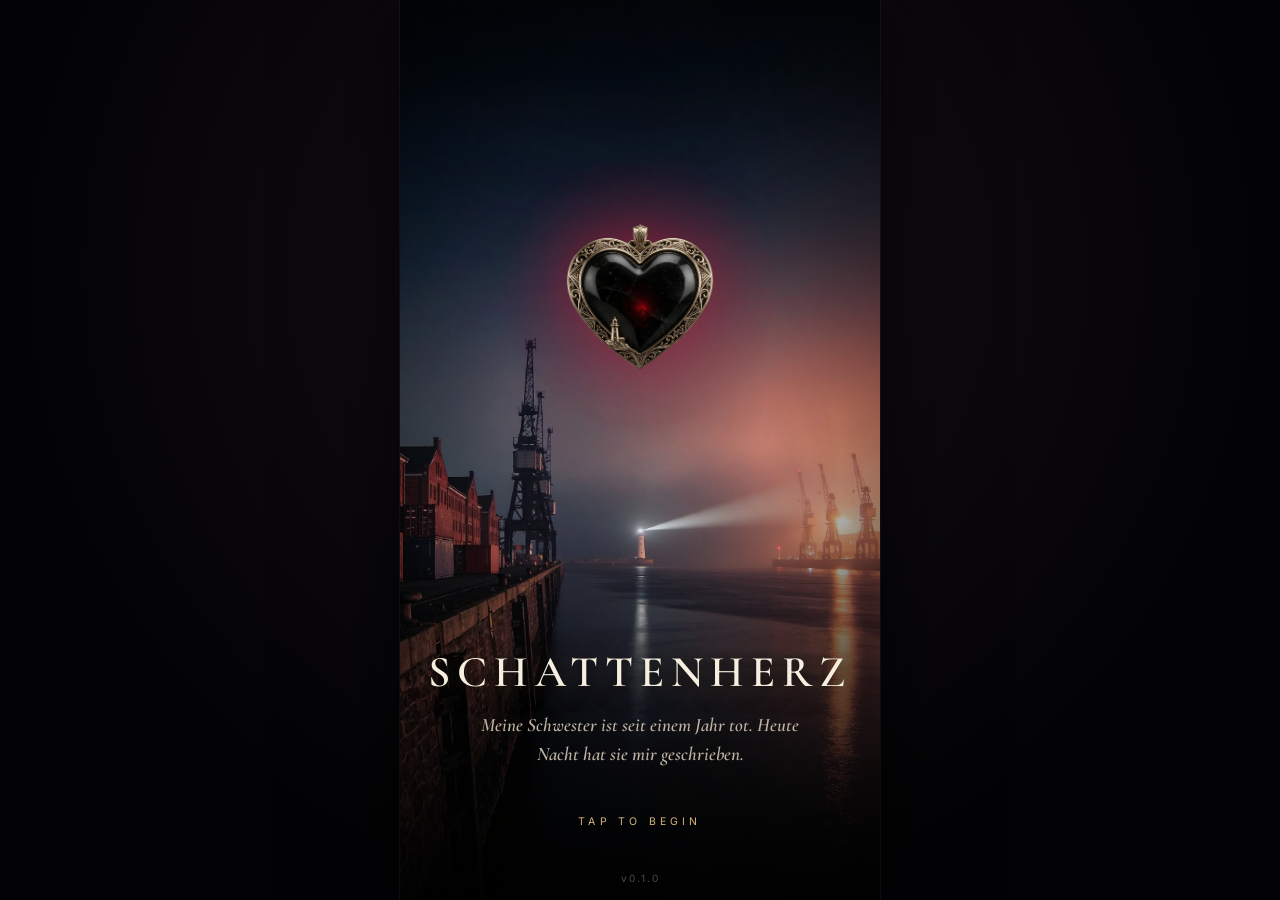
==== index.html @ b60aee9c "Spielversion 2026-10-31 (Quelle aaa67d9)" ====
<!doctype html>
<html lang="de">
  <head>
    <meta name="robots" content="noindex" />
    <meta charset="UTF-8" />
    <meta
      name="viewport"
      content="width=device-width, initial-scale=1, viewport-fit=cover, interactive-widget=resizes-content"
    />
    <meta name="theme-color" content="#0b0810" />
    <meta name="color-scheme" content="dark" />
    <meta name="apple-mobile-web-app-capable" content="yes" />
    <meta name="mobile-web-app-capable" content="yes" />
    <meta name="apple-mobile-web-app-status-bar-style" content="black-translucent" />
    <meta name="description" content="Schattenherz – ein interaktives Mystery-Romance-Drama für Erwachsene." />
    <link rel="icon" type="image/png" sizes="48x48" href="./favicon-48.png" />
    <link rel="icon" type="image/svg+xml" href="./icon.svg" />
    <link rel="apple-touch-icon" href="./apple-touch-icon.png" />
    <link rel="manifest" href="./manifest.webmanifest" />
    <title>Schattenherz</title>
    <script type="module" crossorigin src="./assets/index-BumThAdM.js"></script>
    <link rel="stylesheet" crossorigin href="./assets/index-CcQg93Hs.css">
  </head>
  <body>
    <div id="root"></div>
    <noscript>Schattenherz braucht JavaScript.</noscript>
  </body>
</html>
---- assets/index-CcQg93Hs.css ----
@font-face{font-family:Cormorant Garamond;font-style:normal;font-display:swap;font-weight:600;src:url(./cormorant-garamond-cyrillic-ext-600-normal-BMhMHfrj.woff2)format("woff2"),url(./cormorant-garamond-cyrillic-ext-600-normal-CsIYWmWK.woff)format("woff");unicode-range:U+460-52F,U+1C80-1C8A,U+20B4,U+2DE0-2DFF,U+A640-A69F,U+FE2E-FE2F}@font-face{font-family:Cormorant Garamond;font-style:normal;font-display:swap;font-weight:600;src:url(./cormorant-garamond-cyrillic-600-normal-C2atO-64.woff2)format("woff2"),url(./cormorant-garamond-cyrillic-600-normal-FNmA3REe.woff)format("woff");unicode-range:U+301,U+400-45F,U+490-491,U+4B0-4B1,U+2116}@font-face{font-family:Cormorant Garamond;font-style:normal;font-display:swap;font-weight:600;src:url(./cormorant-garamond-vietnamese-600-normal-BoXdMtcr.woff2)format("woff2"),url(./cormorant-garamond-vietnamese-600-normal-C4HEjEaf.woff)format("woff");unicode-range:U+102-103,U+110-111,U+128-129,U+168-169,U+1A0-1A1,U+1AF-1B0,U+300-301,U+303-304,U+308-309,U+323,U+329,U+1EA0-1EF9,U+20AB}@font-face{font-family:Cormorant Garamond;font-style:normal;font-display:swap;font-weight:600;src:url(./cormorant-garamond-latin-ext-600-normal-DaBc-lu7.woff2)format("woff2"),url(./cormorant-garamond-latin-ext-600-normal-Dk3-quAP.woff)format("woff");unicode-range:U+100-2BA,U+2BD-2C5,U+2C7-2CC,U+2CE-2D7,U+2DD-2FF,U+304,U+308,U+329,U+1D00-1DBF,U+1E00-1E9F,U+1EF2-1EFF,U+2020,U+20A0-20AB,U+20AD-20C0,U+2113,U+2C60-2C7F,U+A720-A7FF}@font-face{font-family:Cormorant Garamond;font-style:normal;font-display:swap;font-weight:600;src:url(./cormorant-garamond-latin-600-normal-Co1r35X9.woff2)format("woff2"),url(./cormorant-garamond-latin-600-normal-2CBVLo0M.woff)format("woff");unicode-range:U+??,U+131,U+152-153,U+2BB-2BC,U+2C6,U+2DA,U+2DC,U+304,U+308,U+329,U+2000-206F,U+20AC,U+2122,U+2191,U+2193,U+2212,U+2215,U+FEFF,U+FFFD}@font-face{font-family:Cormorant Garamond;font-style:italic;font-display:swap;font-weight:600;src:url(./cormorant-garamond-cyrillic-ext-600-italic-o1-A_FsB.woff2)format("woff2"),url(./cormorant-garamond-cyrillic-ext-600-italic-Vv_u9p1E.woff)format("woff");unicode-range:U+460-52F,U+1C80-1C8A,U+20B4,U+2DE0-2DFF,U+A640-A69F,U+FE2E-FE2F}@font-face{font-family:Cormorant Garamond;font-style:italic;font-display:swap;font-weight:600;src:url(./cormorant-garamond-cyrillic-600-italic-Bp4BYShX.woff2)format("woff2"),url(./cormorant-garamond-cyrillic-600-italic-DP5iIMI9.woff)format("woff");unicode-range:U+301,U+400-45F,U+490-491,U+4B0-4B1,U+2116}@font-face{font-family:Cormorant Garamond;font-style:italic;font-display:swap;font-weight:600;src:url(./cormorant-garamond-vietnamese-600-italic-C3DTNE_9.woff2)format("woff2"),url(./cormorant-garamond-vietnamese-600-italic-Bdap-eNg.woff)format("woff");unicode-range:U+102-103,U+110-111,U+128-129,U+168-169,U+1A0-1A1,U+1AF-1B0,U+300-301,U+303-304,U+308-309,U+323,U+329,U+1EA0-1EF9,U+20AB}@font-face{font-family:Cormorant Garamond;font-style:italic;font-display:swap;font-weight:600;src:url(./cormorant-garamond-latin-ext-600-italic-DYtrqAWE.woff2)format("woff2"),url(./cormorant-garamond-latin-ext-600-italic-CcucBqPp.woff)format("woff");unicode-range:U+100-2BA,U+2BD-2C5,U+2C7-2CC,U+2CE-2D7,U+2DD-2FF,U+304,U+308,U+329,U+1D00-1DBF,U+1E00-1E9F,U+1EF2-1EFF,U+2020,U+20A0-20AB,U+20AD-20C0,U+2113,U+2C60-2C7F,U+A720-A7FF}@font-face{font-family:Cormorant Garamond;font-style:italic;font-display:swap;font-weight:600;src:url(./cormorant-garamond-latin-600-italic-DCuhXWyK.woff2)format("woff2"),url(./cormorant-garamond-latin-600-italic-BcJbkSJ4.woff)format("woff");unicode-range:U+??,U+131,U+152-153,U+2BB-2BC,U+2C6,U+2DA,U+2DC,U+304,U+308,U+329,U+2000-206F,U+20AC,U+2122,U+2191,U+2193,U+2212,U+2215,U+FEFF,U+FFFD}@font-face{font-family:Cormorant Garamond;font-style:normal;font-display:swap;font-weight:700;src:url(./cormorant-garamond-cyrillic-ext-700-normal-Do0rx6yy.woff2)format("woff2"),url(./cormorant-garamond-cyrillic-ext-700-normal-BaW-xaxb.woff)format("woff");unicode-range:U+460-52F,U+1C80-1C8A,U+20B4,U+2DE0-2DFF,U+A640-A69F,U+FE2E-FE2F}@font-face{font-family:Cormorant Garamond;font-style:normal;font-display:swap;font-weight:700;src:url(./cormorant-garamond-cyrillic-700-normal-SLG_-a_c.woff2)format("woff2"),url(./cormorant-garamond-cyrillic-700-normal-D3uyJ5DH.woff)format("woff");unicode-range:U+301,U+400-45F,U+490-491,U+4B0-4B1,U+2116}@font-face{font-family:Cormorant Garamond;font-style:normal;font-display:swap;font-weight:700;src:url(./cormorant-garamond-vietnamese-700-normal--OtHbi1I.woff2)format("woff2"),url(./cormorant-garamond-vietnamese-700-normal-GOTdnRS1.woff)format("woff");unicode-range:U+102-103,U+110-111,U+128-129,U+168-169,U+1A0-1A1,U+1AF-1B0,U+300-301,U+303-304,U+308-309,U+323,U+329,U+1EA0-1EF9,U+20AB}@font-face{font-family:Cormorant Garamond;font-style:normal;font-display:swap;font-weight:700;src:url(./cormorant-garamond-latin-ext-700-normal-CNjt5vTB.woff2)format("woff2"),url(./cormorant-garamond-latin-ext-700-normal-qRbaVVD7.woff)format("woff");unicode-range:U+100-2BA,U+2BD-2C5,U+2C7-2CC,U+2CE-2D7,U+2DD-2FF,U+304,U+308,U+329,U+1D00-1DBF,U+1E00-1E9F,U+1EF2-1EFF,U+2020,U+20A0-20AB,U+20AD-20C0,U+2113,U+2C60-2C7F,U+A720-A7FF}@font-face{font-family:Cormorant Garamond;font-style:normal;font-display:swap;font-weight:700;src:url(./cormorant-garamond-latin-700-normal-DajfzrDU.woff2)format("woff2"),url(./cormorant-garamond-latin-700-normal-O25Qpphb.woff)format("woff");unicode-range:U+??,U+131,U+152-153,U+2BB-2BC,U+2C6,U+2DA,U+2DC,U+304,U+308,U+329,U+2000-206F,U+20AC,U+2122,U+2191,U+2193,U+2212,U+2215,U+FEFF,U+FFFD}@font-face{font-family:Inter;font-style:normal;font-display:swap;font-weight:400;src:url(./inter-cyrillic-ext-400-normal-BQZuk6qB.woff2)format("woff2"),url(./inter-cyrillic-ext-400-normal-DQukG94-.woff)format("woff");unicode-range:U+460-52F,U+1C80-1C8A,U+20B4,U+2DE0-2DFF,U+A640-A69F,U+FE2E-FE2F}@font-face{font-family:Inter;font-style:normal;font-display:swap;font-weight:400;src:url(./inter-cyrillic-400-normal-obahsSVq.woff2)format("woff2"),url(./inter-cyrillic-400-normal-HOLc17fK.woff)format("woff");unicode-range:U+301,U+400-45F,U+490-491,U+4B0-4B1,U+2116}@font-face{font-family:Inter;font-style:normal;font-display:swap;font-weight:400;src:url(./inter-greek-ext-400-normal-DGGRlc-M.woff2)format("woff2"),url(./inter-greek-ext-400-normal-KugGGMne.woff)format("woff");unicode-range:U+1F??}@font-face{font-family:Inter;font-style:normal;font-display:swap;font-weight:400;src:url(./inter-greek-400-normal-B4URO6DV.woff2)format("woff2"),url(./inter-greek-400-normal-q2sYcFCs.woff)format("woff");unicode-range:U+370-377,U+37A-37F,U+384-38A,U+38C,U+38E-3A1,U+3A3-3FF}@font-face{font-family:Inter;font-style:normal;font-display:swap;font-weight:400;src:url(./inter-vietnamese-400-normal-DMkecbls.woff2)format("woff2"),url(./inter-vietnamese-400-normal-Bbgyi5SW.woff)format("woff");unicode-range:U+102-103,U+110-111,U+128-129,U+168-169,U+1A0-1A1,U+1AF-1B0,U+300-301,U+303-304,U+308-309,U+323,U+329,U+1EA0-1EF9,U+20AB}@font-face{font-family:Inter;font-style:normal;font-display:swap;font-weight:400;src:url(./inter-latin-ext-400-normal-C1nco2VV.woff2)format("woff2"),url(./inter-latin-ext-400-normal-77YHD8bZ.woff)format("woff");unicode-range:U+100-2BA,U+2BD-2C5,U+2C7-2CC,U+2CE-2D7,U+2DD-2FF,U+304,U+308,U+329,U+1D00-1DBF,U+1E00-1E9F,U+1EF2-1EFF,U+2020,U+20A0-20AB,U+20AD-20C0,U+2113,U+2C60-2C7F,U+A720-A7FF}@font-face{font-family:Inter;font-style:normal;font-display:swap;font-weight:400;src:url(./inter-latin-400-normal-C38fXH4l.woff2)format("woff2"),url(./inter-latin-400-normal-CyCys3Eg.woff)format("woff");unicode-range:U+??,U+131,U+152-153,U+2BB-2BC,U+2C6,U+2DA,U+2DC,U+304,U+308,U+329,U+2000-206F,U+20AC,U+2122,U+2191,U+2193,U+2212,U+2215,U+FEFF,U+FFFD}@font-face{font-family:Inter;font-style:normal;font-display:swap;font-weight:500;src:url(./inter-cyrillic-ext-500-normal-B0yAr1jD.woff2)format("woff2"),url(./inter-cyrillic-ext-500-normal-BmqWE9Dz.woff)format("woff");unicode-range:U+460-52F,U+1C80-1C8A,U+20B4,U+2DE0-2DFF,U+A640-A69F,U+FE2E-FE2F}@font-face{font-family:Inter;font-style:normal;font-display:swap;font-weight:500;src:url(./inter-cyrillic-500-normal-BasfLYem.woff2)format("woff2"),url(./inter-cyrillic-500-normal-CxZf_p3X.woff)format("woff");unicode-range:U+301,U+400-45F,U+490-491,U+4B0-4B1,U+2116}@font-face{font-family:Inter;font-style:normal;font-display:swap;font-weight:500;src:url(./inter-greek-ext-500-normal-C4iEst2y.woff2)format("woff2"),url(./inter-greek-ext-500-normal-2j5mBUwD.woff)format("woff");unicode-range:U+1F??}@font-face{font-family:Inter;font-style:normal;font-display:swap;font-weight:500;src:url(./inter-greek-500-normal-BIZE56-Y.woff2)format("woff2"),url(./inter-greek-500-normal-Xzm54t5V.woff)format("woff");unicode-range:U+370-377,U+37A-37F,U+384-38A,U+38C,U+38E-3A1,U+3A3-3FF}@font-face{font-family:Inter;font-style:normal;font-display:swap;font-weight:500;src:url(./inter-vietnamese-500-normal-DOriooB6.woff2)format("woff2"),url(./inter-vietnamese-500-normal-mJboJaSs.woff)format("woff");unicode-range:U+102-103,U+110-111,U+128-129,U+168-169,U+1A0-1A1,U+1AF-1B0,U+300-301,U+303-304,U+308-309,U+323,U+329,U+1EA0-1EF9,U+20AB}@font-face{font-family:Inter;font-style:normal;font-display:swap;font-weight:500;src:url(./inter-latin-ext-500-normal-CV4jyFjo.woff2)format("woff2"),url(./inter-latin-ext-500-normal-BxGbmqWO.woff)format("woff");unicode-range:U+100-2BA,U+2BD-2C5,U+2C7-2CC,U+2CE-2D7,U+2DD-2FF,U+304,U+308,U+329,U+1D00-1DBF,U+1E00-1E9F,U+1EF2-1EFF,U+2020,U+20A0-20AB,U+20AD-20C0,U+2113,U+2C60-2C7F,U+A720-A7FF}@font-face{font-family:Inter;font-style:normal;font-display:swap;font-weight:500;src:url(./inter-latin-500-normal-Cerq10X2.woff2)format("woff2"),url(./inter-latin-500-normal-BL9OpVg8.woff)format("woff");unicode-range:U+??,U+131,U+152-153,U+2BB-2BC,U+2C6,U+2DA,U+2DC,U+304,U+308,U+329,U+2000-206F,U+20AC,U+2122,U+2191,U+2193,U+2212,U+2215,U+FEFF,U+FFFD}@font-face{font-family:Inter;font-style:normal;font-display:swap;font-weight:600;src:url(./inter-cyrillic-ext-600-normal-Dfes3d0z.woff2)format("woff2"),url(./inter-cyrillic-ext-600-normal-Bcila6Z-.woff)format("woff");unicode-range:U+460-52F,U+1C80-1C8A,U+20B4,U+2DE0-2DFF,U+A640-A69F,U+FE2E-FE2F}@font-face{font-family:Inter;font-style:normal;font-display:swap;font-weight:600;src:url(./inter-cyrillic-600-normal-CWCymEST.woff2)format("woff2"),url(./inter-cyrillic-600-normal-4D_pXhcN.woff)format("woff");unicode-range:U+301,U+400-45F,U+490-491,U+4B0-4B1,U+2116}@font-face{font-family:Inter;font-style:normal;font-display:swap;font-weight:600;src:url(./inter-greek-ext-600-normal-DRtmH8MT.woff2)format("woff2"),url(./inter-greek-ext-600-normal-B8X0CLgF.woff)format("woff");unicode-range:U+1F??}@font-face{font-family:Inter;font-style:normal;font-display:swap;font-weight:600;src:url(./inter-greek-600-normal-plRanbMR.woff2)format("woff2"),url(./inter-greek-600-normal-BZpKdvQh.woff)format("woff");unicode-range:U+370-377,U+37A-37F,U+384-38A,U+38C,U+38E-3A1,U+3A3-3FF}@font-face{font-family:Inter;font-style:normal;font-display:swap;font-weight:600;src:url(./inter-vietnamese-600-normal-Cc8MFFhd.woff2)format("woff2"),url(./inter-vietnamese-600-normal-BuLX-rYi.woff)format("woff");unicode-range:U+102-103,U+110-111,U+128-129,U+168-169,U+1A0-1A1,U+1AF-1B0,U+300-301,U+303-304,U+308-309,U+323,U+329,U+1EA0-1EF9,U+20AB}@font-face{font-family:Inter;font-style:normal;font-display:swap;font-weight:600;src:url(./inter-latin-ext-600-normal-D2bJ5OIk.woff2)format("woff2"),url(./inter-latin-ext-600-normal-CIVaiw4L.woff)format("woff");unicode-range:U+100-2BA,U+2BD-2C5,U+2C7-2CC,U+2CE-2D7,U+2DD-2FF,U+304,U+308,U+329,U+1D00-1DBF,U+1E00-1E9F,U+1EF2-1EFF,U+2020,U+20A0-20AB,U+20AD-20C0,U+2113,U+2C60-2C7F,U+A720-A7FF}@font-face{font-family:Inter;font-style:normal;font-display:swap;font-weight:600;src:url(./inter-latin-600-normal-LgqL8muc.woff2)format("woff2"),url(./inter-latin-600-normal-CiBQ2DWP.woff)format("woff");unicode-range:U+??,U+131,U+152-153,U+2BB-2BC,U+2C6,U+2DA,U+2DC,U+304,U+308,U+329,U+2000-206F,U+20AC,U+2122,U+2191,U+2193,U+2212,U+2215,U+FEFF,U+FFFD}@font-face{font-family:Inter;font-style:normal;font-display:swap;font-weight:700;src:url(./inter-cyrillic-ext-700-normal-BjwYoWNd.woff2)format("woff2"),url(./inter-cyrillic-ext-700-normal-LO58E6JB.woff)format("woff");unicode-range:U+460-52F,U+1C80-1C8A,U+20B4,U+2DE0-2DFF,U+A640-A69F,U+FE2E-FE2F}@font-face{font-family:Inter;font-style:normal;font-display:swap;font-weight:700;src:url(./inter-cyrillic-700-normal-CjBOestx.woff2)format("woff2"),url(./inter-cyrillic-700-normal-DrXBdSj3.woff)format("woff");unicode-range:U+301,U+400-45F,U+490-491,U+4B0-4B1,U+2116}@font-face{font-family:Inter;font-style:normal;font-display:swap;font-weight:700;src:url(./inter-greek-ext-700-normal-qfdV9bQt.woff2)format("woff2"),url(./inter-greek-ext-700-normal-BoQ6DsYi.woff)format("woff");unicode-range:U+1F??}@font-face{font-family:Inter;font-style:normal;font-display:swap;font-weight:700;src:url(./inter-greek-700-normal-C3JjAnD8.woff2)format("woff2"),url(./inter-greek-700-normal-BUv2fZ6O.woff)format("woff");unicode-range:U+370-377,U+37A-37F,U+384-38A,U+38C,U+38E-3A1,U+3A3-3FF}@font-face{font-family:Inter;font-style:normal;font-display:swap;font-weight:700;src:url(./inter-vietnamese-700-normal-DlLaEgI2.woff2)format("woff2"),url(./inter-vietnamese-700-normal-BZaoP0fm.woff)format("woff");unicode-range:U+102-103,U+110-111,U+128-129,U+168-169,U+1A0-1A1,U+1AF-1B0,U+300-301,U+303-304,U+308-309,U+323,U+329,U+1EA0-1EF9,U+20AB}@font-face{font-family:Inter;font-style:normal;font-display:swap;font-weight:700;src:url(./inter-latin-ext-700-normal-Ca8adRJv.woff2)format("woff2"),url(./inter-latin-ext-700-normal-TidjK2hL.woff)format("woff");unicode-range:U+100-2BA,U+2BD-2C5,U+2C7-2CC,U+2CE-2D7,U+2DD-2FF,U+304,U+308,U+329,U+1D00-1DBF,U+1E00-1E9F,U+1EF2-1EFF,U+2020,U+20A0-20AB,U+20AD-20C0,U+2113,U+2C60-2C7F,U+A720-A7FF}@font-face{font-family:Inter;font-style:normal;font-display:swap;font-weight:700;src:url(./inter-latin-700-normal-Yt3aPRUw.woff2)format("woff2"),url(./inter-latin-700-normal-BLAVimhd.woff)format("woff");unicode-range:U+??,U+131,U+152-153,U+2BB-2BC,U+2C6,U+2DA,U+2DC,U+304,U+308,U+329,U+2000-206F,U+20AC,U+2122,U+2191,U+2193,U+2212,U+2215,U+FEFF,U+FFFD}:root{--bg:#08070a;--bg-2:#0f0c11;--panel:#0d0a0fdb;--panel-solid:#110e13;--panel-2:#18141a;--line:#dec59121;--line-strong:#dec59152;--text:#f3ede4;--text-dim:#bfb3a5;--text-faint:#857a6d;--gold:#d4b57b;--gold-2:#efdcb2;--gold-deep:#9b7943;--gold-soft:#d4b57b1f;--gold-grad:linear-gradient(135deg, #f1e0b8 0%, #d0ab6b 42%, #a07c43 72%, #d9bd85 100%);--crimson:#a51d3a;--crimson-2:#d0506a;--violet:#a99be0;--violet-soft:#a99be024;--ok:#8fc7a3;--danger:#d0506a;--font-display:"Cormorant Garamond", "Times New Roman", serif;--font-ui:"Inter", system-ui, -apple-system, "Segoe UI", Roboto, sans-serif;--radius:10px;--radius-sm:6px;--safe-top:env(safe-area-inset-top,0px);--safe-bottom:env(safe-area-inset-bottom,0px);--tabbar-h:64px;--tex-panel:none;--tex-paper:none;--lightningcss-light: ;--lightningcss-dark:initial;color-scheme:dark}*{box-sizing:border-box;-webkit-tap-highlight-color:transparent}html,body{height:100%;color:var(--text);font-family:var(--font-ui);-webkit-font-smoothing:antialiased;-webkit-text-size-adjust:100%;overscroll-behavior:none;background:#030204;margin:0;font-size:16px;line-height:1.5}#root{height:100%}button{font:inherit;color:inherit;cursor:pointer;touch-action:manipulation;background:0 0;border:0;padding:0}button:disabled{cursor:default;opacity:.45}input{font:inherit;color:inherit}a{color:var(--gold-2)}:focus-visible{outline:1px solid var(--gold-2);outline-offset:3px}h1,h2,h3{font-family:var(--font-display);letter-spacing:.01em;margin:0;font-weight:600}.app{background:var(--bg);isolation:isolate;width:100%;max-width:480px;height:100%;margin:0 auto;position:relative;overflow:hidden}@media (min-width:520px){body{background:radial-gradient(circle at 50% 30%,#17121a 0%,#030204 70%)}.app{box-shadow:0 0 90px #000000d9,0 0 0 1px #dec59114}}.screen{background:radial-gradient(ellipse at 50% -10%, #d4b57b12 0%, transparent 55%), var(--bg);flex-direction:column;animation:.45s both screen-in;display:flex;position:absolute;top:0;bottom:0;left:0;right:0}@keyframes screen-in{0%{opacity:0}}.scroll{-webkit-overflow-scrolling:touch;padding:0 16px calc(var(--tabbar-h) + var(--safe-bottom) + 28px);flex:1;overflow-y:auto}.scroll.no-tabbar{padding-bottom:calc(var(--safe-bottom) + 28px)}.header{padding:calc(var(--safe-top) + 14px) 16px 10px;z-index:2;align-items:center;gap:10px;display:flex;position:relative}.header h1{text-overflow:ellipsis;white-space:nowrap;flex:1;min-width:0;font-size:27px;overflow:hidden}.icon-btn{width:40px;height:40px;color:var(--gold-2);border:1px solid var(--line-strong);-webkit-backdrop-filter:blur(6px);background:#08060a8c;border-radius:50%;flex-shrink:0;place-items:center;display:grid;position:relative}.icon-btn svg,.icon-btn img{width:19px;height:19px}.icon-btn .badge{background:var(--gold-grad);color:#1a1209;border-radius:9px;place-items:center;min-width:17px;height:17px;padding:0 4px;font-size:10px;font-weight:700;display:grid;position:absolute;top:-3px;right:-3px}.gem-counter,.streak-chip{border:1px solid var(--line-strong);height:34px;color:var(--gold-2);letter-spacing:.02em;font-variant-numeric:tabular-nums;-webkit-backdrop-filter:blur(6px);background:#08060a8c;border-radius:17px;align-items:center;gap:6px;padding:0 12px 0 10px;font-size:13.5px;font-weight:600;display:inline-flex}.ornament{color:var(--gold);justify-content:center;align-items:center;gap:10px;width:70%;margin:10px auto;display:flex}.ornament:before,.ornament:after{content:"";background:linear-gradient(90deg, transparent, var(--gold-deep));flex:1;height:1px}.ornament:after{background:linear-gradient(270deg, transparent, var(--gold-deep))}.ornament i{border:1px solid var(--gold);width:6px;height:6px;transform:rotate(45deg)}.ornament img{width:100%;height:auto}.ornament.has-img:before,.ornament.has-img:after{display:none}.btn{border-radius:var(--radius-sm);letter-spacing:.14em;text-transform:uppercase;min-height:50px;color:var(--gold-2);border:1px solid var(--line-strong);background:#0a080c99;justify-content:center;align-items:center;gap:8px;padding:12px 22px;font-size:13px;font-weight:600;transition:transform .12s,background .25s,border-color .25s;display:inline-flex}.btn:active:not(:disabled){border-color:var(--gold);transform:scale(.98)}.btn.primary,.btn.gold{color:#1b130a;background:var(--gold-grad);border-color:#fff0d28c;box-shadow:0 10px 30px #a07c4340,inset 0 1px #ffffff73}.btn.ghost{color:var(--text-dim);background:0 0;border-color:#0000}.btn.danger{color:#f0b3c0;background:#a51d3a1a;border-color:#d0506a8c}.btn.block{width:100%}.btn.small{letter-spacing:.12em;min-height:34px;padding:6px 14px;font-size:11px}.card{background:linear-gradient(180deg, #18131aeb, #0e0b10f5), var(--tex-panel);border:1px solid var(--line);border-radius:var(--radius);background-size:cover;padding:16px}.section-title{text-transform:uppercase;letter-spacing:.28em;color:var(--gold);align-items:center;gap:12px;margin:28px 2px 12px;font-size:10.5px;font-weight:600;display:flex}.section-title:after{content:"";background:linear-gradient(90deg, var(--line-strong), transparent);flex:1;height:1px}.muted{color:var(--text-dim)}.faint{color:var(--text-faint);font-size:13px}.tabs{border-bottom:1px solid var(--line);scrollbar-width:none;gap:2px;margin:6px 0 12px;display:flex;overflow-x:auto}.tabs::-webkit-scrollbar{display:none}.tabs button{letter-spacing:.14em;text-transform:uppercase;color:var(--text-faint);white-space:nowrap;border-bottom:1px solid #0000;flex:1 0 auto;margin-bottom:-1px;padding:10px 12px;font-size:11px;font-weight:600}.tabs button.active{color:var(--gold-2);border-bottom-color:var(--gold)}.tabbar{z-index:20;height:calc(var(--tabbar-h) + var(--safe-bottom));padding-bottom:var(--safe-bottom);border-top:1px solid var(--line);-webkit-backdrop-filter:blur(14px);background:linear-gradient(#0a080ceb,#060508fa);display:flex;position:absolute;bottom:0;left:0;right:0}.tabbar button{letter-spacing:.06em;text-transform:uppercase;color:var(--text-faint);flex-direction:column;flex:1;justify-content:center;align-items:center;gap:5px;min-width:0;font-size:8.5px;font-weight:600;display:flex;position:relative}.tabbar button svg,.tabbar button img{width:21px;height:21px}.tabbar button.active{color:var(--gold-2)}.tabbar button.active:before{content:"";background:var(--gold);width:7px;height:7px;position:absolute;top:-4px;transform:rotate(45deg);box-shadow:0 0 12px #d4b57bb3}.modal-backdrop{z-index:50;padding:16px 12px calc(var(--safe-bottom) + 12px);-webkit-backdrop-filter:blur(3px);background:#030204c7;justify-content:center;align-items:flex-end;animation:.25s both fade-in;display:flex;position:absolute;top:0;bottom:0;left:0;right:0}.modal-backdrop.center{align-items:center}.modal{background:linear-gradient(180deg, #1a151cfa, #0c0a0efc), var(--tex-panel);border:1px solid var(--line-strong);border-radius:var(--radius);background-size:cover;width:100%;max-height:88%;padding:26px 22px 20px;animation:.32s cubic-bezier(.2,.9,.3,1.1) both sheet-in;overflow-y:auto;box-shadow:0 -10px 70px #000000b3,inset 0 0 0 4px #00000040,inset 0 0 0 5px #dec59114}.modal h2{text-align:center;margin-bottom:4px;font-size:28px}.modal p{color:var(--text-dim);margin:10px 0}.modal .actions{flex-direction:column;gap:10px;margin-top:20px;display:flex}@keyframes fade-in{0%{opacity:0}}@keyframes sheet-in{0%{opacity:0;transform:translateY(24px)}}.toasts{top:calc(var(--safe-top) + 64px);z-index:60;pointer-events:none;flex-direction:column;align-items:center;gap:8px;display:flex;position:absolute;left:14px;right:14px}.toast{border:1px solid var(--line-strong);letter-spacing:.01em;pointer-events:auto;-webkit-backdrop-filter:blur(8px);background:#0a080ce6;border-radius:999px;align-items:center;gap:10px;max-width:100%;padding:9px 16px 9px 12px;font-size:13px;font-weight:500;animation:.4s cubic-bezier(.2,.9,.3,1.2) both toast-in;display:flex;box-shadow:0 10px 30px #0000008c}.toast .t-icon{width:22px;height:22px;color:var(--gold);flex-shrink:0;place-items:center;display:grid}.toast .t-icon svg,.toast .t-icon img{width:17px;height:17px}.toast .t-sub{color:var(--text-faint);margin-left:6px;font-size:11.5px}.toast.rel-up .t-icon,.toast.rel-down .t-icon{color:var(--toast-color,var(--crimson-2))}.toast.clue{border-color:#a99be073}.toast.clue .t-icon{color:var(--violet)}.toast.error{border-color:#d0506a99}.toast.saved{letter-spacing:.16em;text-transform:uppercase;color:var(--text-dim);padding:6px 14px 6px 10px;font-size:11px}.toast.echo{border-radius:var(--radius);text-align:center;font-family:var(--font-display);background:radial-gradient(at 50% 0,#a99be038 0%,#0000 70%),#0a080ef2;border-color:#a99be073;flex-direction:column;gap:2px;padding:16px 30px 18px;font-size:21px;font-style:italic;font-weight:600;animation:1s both echo-in;box-shadow:0 0 50px #a99be038,0 14px 40px #0009}.toast.echo .t-icon{width:auto;height:auto;font-family:var(--font-ui);letter-spacing:.32em;text-transform:uppercase;color:var(--violet);font-size:10px;font-style:normal}@keyframes toast-in{0%{opacity:0;transform:translateY(-10px)scale(.97)}}@keyframes echo-in{0%{opacity:0;filter:blur(6px);letter-spacing:.16em;transform:scale(1.08)}60%{opacity:1;filter:blur()}to{opacity:1;letter-spacing:.01em;transform:none}}@media (prefers-reduced-motion:reduce){*,:before,:after{transition-duration:.01ms!important;animation-duration:.01ms!important;animation-iteration-count:1!important}}svg.gem,img.gem{flex-shrink:0;width:16px;height:16px}.ornament img,.tile .frame,.tabbar img,.icon-btn img,.p-icon img,img.gem{mix-blend-mode:screen}.stage{background:#000;position:absolute;top:0;bottom:0;left:0;right:0;overflow:hidden}.bg-layer{animation:1s both bg-in;position:absolute;top:0;bottom:0;left:0;right:0}.bg-layer img{object-fit:cover;width:100%;height:100%}.bg-layer .silhouette{width:100%;height:100%;position:absolute;top:0;bottom:0;left:0;right:0}@keyframes bg-in{0%{opacity:0}}.vignette{pointer-events:none;background:radial-gradient(at 50% 38%,#0000 38%,#0009 100%),linear-gradient(#00000080 0%,#0000 16% 52%,#000000d1 100%);position:absolute;top:0;bottom:0;left:0;right:0}.grain{pointer-events:none;opacity:.07;mix-blend-mode:overlay;background-image:url("data:image/svg+xml,%3Csvg xmlns='http://www.w3.org/2000/svg' width='160' height='160'%3E%3Cfilter id='n'%3E%3CfeTurbulence type='fractalNoise' baseFrequency='0.9' numOctaves='2' stitchTiles='stitch'/%3E%3C/filter%3E%3Crect width='100%25' height='100%25' filter='url(%23n)'/%3E%3C/svg%3E");position:absolute;top:0;bottom:0;left:0;right:0}.fx{pointer-events:none;position:absolute;top:-10%;bottom:-10%;left:-10%;right:-10%}.fx-rain{opacity:.75;background-image:repeating-linear-gradient(104deg,#0000 0 22px,#becde61c 22px 23px,#0000 23px 47px),repeating-linear-gradient(100deg,#0000 0 31px,#becde612 31px 32px,#0000 32px 70px);background-size:120px 220px,160px 300px;animation:.55s linear infinite rain}@keyframes rain{to{background-position:-40px 220px,-50px 300px}}.fx-fog{background:radial-gradient(at 20% 70%,#c8c8d724 0%,#0000 45%),radial-gradient(at 80% 60%,#c8c8d71a 0%,#0000 50%);animation:14s ease-in-out infinite alternate drift}@keyframes drift{to{transform:translate(8%)}}.fx-neon{background:radial-gradient(at 50% 15%,#c828503d 0%,#0000 40%),radial-gradient(at 15% 40%,#7846c81f 0%,#0000 40%);animation:3.5s ease-in-out infinite neon}@keyframes neon{0%,to{opacity:1}47%{opacity:.85}50%{opacity:.55}53%{opacity:.9}}.fx-candles{background-image:radial-gradient(circle,#ffc46ee6 0 1.5px,#ffa04638 2px,#0000 7px);background-position:0 100%;background-repeat:repeat-x;background-size:34px 22px;height:32%;animation:2.2s steps(6,end) infinite flicker;top:auto;bottom:18%;-webkit-mask-image:linear-gradient(#0000 0%,#000 60%,#0000 100%);mask-image:linear-gradient(#0000 0%,#000 60%,#0000 100%)}@keyframes flicker{0%,to{opacity:.95}30%{opacity:.75}60%{opacity:1}}.fx-water{background:repeating-linear-gradient(0deg,#0000 0 18px,#78b4dc0d 18px 20px),radial-gradient(at 50% 0,#508cc829 0%,#0000 60%);animation:6s ease-in-out infinite alternate water}@keyframes water{to{transform:translateY(3%)scaleX(1.04)}}.fx-dust{opacity:.55;background-image:radial-gradient(circle,#fff0d273 0 1px,#0000 1.5px);background-size:60px 80px;animation:30s linear infinite dust}@keyframes dust{to{background-position:60px -160px}}.fx-snow{background-image:radial-gradient(circle,#fffc 0 1.5px,#0000 2px);background-size:50px 70px;animation:8s linear infinite snow}@keyframes snow{to{background-position:30px 280px}}.figure-wrap{pointer-events:none;justify-content:center;align-items:flex-end;height:80%;display:flex;position:absolute;bottom:0;left:0;right:0}.figure{justify-content:center;align-items:flex-end;max-width:100%;height:100%;animation:.55s cubic-bezier(.2,.8,.3,1) both figure-in;display:flex}.figure svg{filter:drop-shadow(0 0 40px #000c);width:auto;height:100%;display:block}.figure img,.figure canvas{object-fit:contain;object-position:bottom center;filter:drop-shadow(0 12px 28px #0009);width:auto;max-width:125%;height:100%;display:block;-webkit-mask-image:linear-gradient(#000 80%,#0000 99%);mask-image:linear-gradient(#000 80%,#0000 99%)}.figure canvas.keyed-pending{display:none}@keyframes figure-in{0%{opacity:0;transform:translateY(12px)scale(.985)}}.reader-top{z-index:10;padding:calc(var(--safe-top) + 10px) 12px 8px;align-items:center;gap:8px;display:flex;position:absolute;top:0;left:0;right:0}.reader-top .spacer{flex:1}.location-card{top:calc(var(--safe-top) + 66px);z-index:9;font-family:var(--font-display);letter-spacing:.04em;color:var(--gold-2);white-space:nowrap;text-shadow:0 2px 12px #000000e6;border-top:1px solid var(--line-strong);border-bottom:1px solid var(--line-strong);pointer-events:none;background:linear-gradient(90deg,#0000,#0000008c,#0000);padding:7px 20px;font-size:17px;font-style:italic;animation:4.2s both location;position:absolute;left:50%;transform:translate(-50%)}@keyframes location{0%{opacity:0;letter-spacing:.2em}14%,76%{opacity:1;letter-spacing:.04em}to{opacity:0}}.tap-layer{z-index:5;position:absolute;top:0;bottom:0;left:0;right:0}.textbox{left:12px;right:12px;bottom:calc(var(--safe-bottom) + 14px);z-index:6;border-radius:var(--radius);background:linear-gradient(180deg, #100c12e6, #08060af2), var(--tex-panel);border:1px solid var(--line-strong);-webkit-backdrop-filter:blur(8px);cursor:pointer;background-size:cover;min-height:128px;padding:24px 22px 26px;font-size:16.5px;line-height:1.55;position:absolute;box-shadow:0 14px 50px #000000b3,inset 0 0 0 4px #0000004d,inset 0 0 0 5px #dec59112}.textbox.narration{font-family:var(--font-display);text-align:center;color:#efe6da;font-size:21px;font-weight:500;line-height:1.42}.textbox.thought{font-family:var(--font-display);color:#ddd2ea;border-color:#a99be059;font-size:20px;font-style:italic}.nameplate{font-family:var(--font-ui);letter-spacing:.24em;text-transform:uppercase;color:var(--gold-2);border:1px solid var(--line-strong);border-left:3px solid var(--np-color,var(--gold));background:#0c0a0e;border-radius:3px;padding:4px 16px 5px;font-size:11px;font-weight:600;position:absolute;top:-14px;left:18px;box-shadow:0 6px 18px #0009}.nameplate.player{border-left-width:1px;border-right:3px solid var(--np-color,var(--gold));left:auto;right:18px}.nameplate small{letter-spacing:.1em;opacity:.7;text-transform:none;margin-left:6px;font-weight:500}.recall-chip{letter-spacing:.2em;text-transform:uppercase;color:#e4defa;background:#120f1c;border:1px solid #a99be099;border-radius:3px;align-items:center;gap:5px;padding:3px 11px;font-size:10px;font-weight:600;display:inline-flex;position:absolute;top:-12px;right:18px;box-shadow:0 0 18px #a99be04d}.textbox .continue{border-right:1px solid var(--gold);border-bottom:1px solid var(--gold);width:8px;height:8px;animation:1.4s ease-in-out infinite bob;position:absolute;bottom:10px;right:18px;transform:rotate(45deg)}@keyframes bob{50%{opacity:.5;transform:rotate(45deg)translate(3px,3px)}}.clue-word{font:inherit;color:inherit;cursor:pointer;border-bottom:1px dotted #a99be099;padding:0 1px;display:inline}.clue-word.help{color:#dcd3ff;border-bottom:1px solid var(--violet);text-shadow:0 0 12px #a99be0cc}.clue-word.found{cursor:default;border-bottom:1px solid #a99be059}.clue-word .clue-mark{vertical-align:.05em;width:.7em;height:.7em;color:var(--violet);margin-left:3px;display:inline-block}.choices{left:14px;right:14px;bottom:calc(var(--safe-bottom) + 16px);z-index:7;flex-direction:column;gap:10px;animation:.35s both fade-in;display:flex;position:absolute}.choice-prompt{text-align:center;font-family:var(--font-display);color:var(--gold-2);text-shadow:0 2px 14px #000000f2;padding:4px 12px 6px;font-size:23px;font-style:italic}.choice{border-radius:var(--radius-sm);text-align:left;width:100%;min-height:58px;font-family:var(--font-display);color:var(--text);background:linear-gradient(180deg, #141016f0, #0a080cf5), var(--tex-panel);border:1px solid var(--line-strong);background-size:cover;align-items:center;gap:12px;padding:14px 20px;font-size:19px;font-weight:600;line-height:1.3;transition:transform .12s,border-color .2s,background .2s;animation:.4s cubic-bezier(.2,.9,.3,1.1) both choice-in;display:flex;position:relative;box-shadow:0 8px 26px #0000008c}.choice:before{content:"";border:1px solid var(--gold);flex-shrink:0;width:6px;height:6px;transform:rotate(45deg)}.choice:nth-child(2){animation-delay:50ms}.choice:nth-child(3){animation-delay:.1s}.choice:nth-child(4){animation-delay:.15s}.choice:nth-child(5){animation-delay:.2s}.choice:active:not(:disabled){border-color:var(--gold);background:#282016f2;transform:scale(.985)}.choice .c-text{flex:1}.choice.premium{background:linear-gradient(135deg,#3a2c16f2 0%,#0e0b10f5 65%);border-color:#dec591b3}.choice.premium:before{background:var(--gold)}.choice .cost{border:1px solid var(--line-strong);color:var(--gold-2);font-family:var(--font-ui);letter-spacing:.06em;border-radius:3px;flex-shrink:0;align-items:center;gap:5px;padding:4px 10px;font-size:12px;font-weight:600;display:inline-flex}.choice.secret{background:linear-gradient(135deg,#2a2048f2 0%,#0e0b10f5 65%);border-color:#a99be0b3;box-shadow:0 0 26px #a99be038,0 8px 26px #0000008c}.choice.secret:before{border-color:var(--violet)}.choice .tag{font-family:var(--font-ui);letter-spacing:.2em;text-transform:uppercase;color:#dcd3ff;background:#120f1c;border:1px solid #a99be0b3;border-radius:2px;align-items:center;gap:5px;padding:2px 9px;font-size:9.5px;font-weight:700;display:inline-flex;position:absolute;top:-9px;left:16px}.choice .tag svg{width:10px;height:10px}.choice.locked{opacity:.45}@keyframes choice-in{0%{opacity:0;transform:translateY(12px)}}.timer{background:#dec59126;height:2px;margin:0 8px 4px;overflow:hidden}.timer>div{background:linear-gradient(90deg, var(--crimson-2), var(--gold-2));transform-origin:0;height:100%;animation-name:timer;animation-timing-function:linear;animation-fill-mode:both;box-shadow:0 0 10px #d0506acc}.timer.paused>div{animation-play-state:paused}@keyframes timer{0%{transform:scaleX(1)}to{transform:scaleX(0)}}.timer-label{text-align:center;font-family:var(--font-display);color:#f0c2cb;text-shadow:0 2px 14px #000000f2;font-size:22px;font-style:italic;animation:1s ease-in-out infinite pulse}@keyframes pulse{50%{opacity:.55}}.chat{z-index:12;background:linear-gradient(#08060af7 0%,#0e0b10fa 100%);flex-direction:column;animation:.45s cubic-bezier(.2,.9,.3,1) both chat-in;display:flex;position:absolute;top:0;bottom:0;left:0;right:0}@keyframes chat-in{0%{transform:translateY(100%)}}.chat-head{padding:calc(var(--safe-top) + 12px) 16px 12px;border-bottom:1px solid var(--line);background:#0e0b10f2;align-items:center;gap:12px;display:flex}.avatar{width:40px;height:40px;font-family:var(--font-display);color:var(--gold-2);background:radial-gradient(circle at 35% 30%, var(--av-color,#555) 0%, #0c0a0e 85%);border:1px solid var(--line-strong);border-radius:50%;flex-shrink:0;place-items:center;font-size:19px;font-weight:600;display:grid;overflow:hidden}.avatar img{object-fit:cover;object-position:50% 20%;transform-origin:50% 24%;width:100%;height:100%;transform:scale(2)}.chat-head .who{flex:1;min-width:0}.chat-head .who b{font-family:var(--font-display);font-size:20px;font-weight:600;display:block}.chat-head .who span{letter-spacing:.12em;text-transform:uppercase;color:var(--ok);font-size:11px}.chat-body{flex-direction:column;flex:1;gap:8px;padding:18px 14px 24px;display:flex;overflow-y:auto}.msg{word-wrap:break-word;border-radius:16px;max-width:80%;padding:10px 14px;font-size:15px;line-height:1.45;animation:.25s both msg-in}.msg.in{background:#1c171f;border:1px solid #ffffff0d;border-bottom-left-radius:4px;align-self:flex-start}.msg.out{color:#1b130a;background:var(--gold-grad);border-bottom-right-radius:4px;align-self:flex-end}.msg.system{max-width:90%;color:var(--text-faint);letter-spacing:.16em;text-transform:uppercase;text-align:center;background:0 0;align-self:center;padding:6px 8px;font-size:10.5px}.msg.recall{box-shadow:0 0 0 1px #a99be0b3,0 0 18px #a99be04d}@keyframes msg-in{0%{opacity:0;transform:translateY(8px)scale(.98)}}.typing{background:#1c171f;border-radius:16px 16px 16px 4px;align-self:flex-start;gap:4px;padding:13px 15px;display:flex}.typing i{background:var(--gold);border-radius:50%;width:6px;height:6px;animation:1.1s ease-in-out infinite typing}.typing i:nth-child(2){animation-delay:.15s}.typing i:nth-child(3){animation-delay:.3s}@keyframes typing{0%,60%,to{opacity:.35;transform:none}30%{opacity:1;transform:translateY(-4px)}}.voice{align-items:center;gap:10px;min-width:210px;display:flex}.voice .play{color:#1b130a;background:var(--gold-grad);border-radius:50%;flex-shrink:0;place-items:center;width:34px;height:34px;display:grid}.voice .wave{flex:1;align-items:center;gap:2px;height:28px;display:flex}.voice .wave span{background:#dec5914d;border-radius:2px;flex:1}.voice .wave span.on{background:var(--gold-2)}.voice .dur{color:var(--text-dim);font-variant-numeric:tabular-nums;font-size:12px}.transcript{font-family:var(--font-display);color:var(--text-dim);margin-top:8px;font-size:16px;font-style:italic}.photo{aspect-ratio:4/5;width:220px;max-width:100%;color:var(--gold);border-radius:10px;place-items:center;display:grid;position:relative;overflow:hidden}.photo img{object-fit:cover;width:100%;height:100%}.photo .ph-label{color:#ffffffbf;text-align:center;font-size:11px;position:absolute;top:auto;bottom:8px;left:8px;right:8px}.chat-replies{padding:12px 14px calc(var(--safe-bottom) + 14px);border-top:1px solid var(--line);background:#0c0a0ef7;flex-direction:column;gap:8px;display:flex}.chat-replies .choice{min-height:48px;font-family:var(--font-ui);border-radius:24px;padding:10px 18px;font-size:15px;font-weight:500;animation-name:fade-in}.chat-replies .choice:before{display:none}.chat-tap{padding:10px 12px calc(var(--safe-bottom) + 14px);text-align:center;letter-spacing:.24em;text-transform:uppercase;color:var(--text-faint);font-size:10px}.chapter-end{z-index:30;background:radial-gradient(at 50% 0,#d4b57b24 0%,#060508fa 55%);flex-direction:column;animation:1.4s both fade-in;display:flex;position:absolute;top:0;bottom:0;left:0;right:0}.chapter-end .eyebrow{margin-top:calc(var(--safe-top) + 40px);text-align:center;letter-spacing:.32em;text-transform:uppercase;color:var(--gold);font-size:10.5px}.chapter-end h1{text-align:center;margin-top:8px;font-size:38px;line-height:1.1}.chapter-end .tbc{font-family:var(--font-display);color:var(--text-dim);text-align:center;font-size:20px;font-style:italic}.stat-row{border-bottom:1px solid var(--line);padding:14px 0}.stat-row:last-child{border-bottom:0}.stat-row .q{letter-spacing:.16em;text-transform:uppercase;color:var(--text-faint);margin-bottom:6px;font-size:10.5px}.stat-row .a{font-family:var(--font-display);margin-bottom:8px;font-size:18px;font-weight:600}.bar{background:#dec5911f;border-radius:2px;height:3px;overflow:hidden}.bar>div{background:var(--gold-grad);border-radius:2px;height:100%;transition:width 1.2s}.stat-row .pct{color:var(--text-dim);margin-top:6px;font-size:12px}.setup input{border-radius:var(--radius-sm);border:1px solid var(--line-strong);width:100%;height:54px;font-family:var(--font-display);text-align:center;background:#0006;margin:8px 0 18px;padding:0 16px;font-size:22px}.setup label,.setup .faint{text-align:center;display:block}.segmented{gap:8px;margin:8px 0 4px;display:flex}.segmented button{border-radius:var(--radius-sm);border:1px solid var(--line);letter-spacing:.04em;min-height:46px;color:var(--text-dim);background:#ffffff05;flex:1;padding:8px 6px;font-size:12.5px;font-weight:600}.segmented button.active{border-color:var(--gold);background:var(--gold-soft);color:var(--gold-2)}.bg-layer video{object-fit:cover;width:100%;height:100%}.figure video{object-fit:contain;object-position:bottom center;width:auto;max-width:125%;height:100%;display:block;-webkit-mask-image:radial-gradient(62% 78% at 50% 46%,#000 58%,#0000 100%);mask-image:radial-gradient(62% 78% at 50% 46%,#000 58%,#0000 100%)}.video-moment{z-index:25;cursor:pointer;background:#000;animation:.6s both fade-in;position:absolute;top:0;bottom:0;left:0;right:0}.video-moment video{object-fit:cover;width:100%;height:100%}.video-moment .skip{left:0;right:0;bottom:calc(var(--safe-bottom) + 22px);text-align:center;letter-spacing:.3em;text-transform:uppercase;color:#efdcb2b3;font-size:10px;position:absolute}.title-screen{text-align:center;padding:0 28px calc(var(--safe-bottom) + 70px);cursor:pointer;justify-content:flex-end;align-items:center;overflow:hidden}.title-screen .glow{background:radial-gradient(circle,#a51d3a73 0%,#a51d3a00 68%);border-radius:50%;width:300px;height:300px;animation:2.6s ease-in-out infinite heartbeat;position:absolute;top:33%;left:50%;transform:translate(-50%,-50%)}.title-screen .emblem{filter:drop-shadow(0 0 28px #a51d3a8c);width:124px;animation:2.6s ease-in-out infinite heartbeat;position:absolute;top:33%;left:50%;transform:translate(-50%,-50%)}img.emblem{width:170px;height:auto}.title-screen img.emblem{width:150px}@keyframes heartbeat{0%,40%,to{transform:translate(-50%,-50%)scale(1)}10%{transform:translate(-50%,-50%)scale(1.06)}20%{transform:translate(-50%,-50%)scale(1.01)}30%{transform:translate(-50%,-50%)scale(1.08)}}.title-screen h1{letter-spacing:.16em;white-space:nowrap;color:#f6eedf;text-shadow:0 0 34px #d4b57b59,0 4px 22px #000000e6;font-size:clamp(30px,9.4vw,44px);font-weight:600;position:relative}.title-screen .tagline{max-width:320px;font-family:var(--font-display);color:var(--text-dim);margin:6px auto 46px;font-size:19px;font-style:italic;position:relative}.title-screen .tap{letter-spacing:.4em;text-transform:uppercase;color:var(--gold);font-size:10.5px;animation:2.4s ease-in-out infinite pulse;position:relative}.title-screen .version{bottom:calc(var(--safe-bottom) + 14px);letter-spacing:.2em;color:var(--text-faint);opacity:.6;font-size:10px;position:absolute}.age-screen{padding:calc(var(--safe-top) + 24px) 28px calc(var(--safe-bottom) + 24px);background:radial-gradient(ellipse at 50% 18%, #a51d3a2e 0%, var(--bg) 60%);justify-content:center}.age-screen .badge18{width:88px;height:88px;font-family:var(--font-display);border:1px solid var(--gold);color:var(--gold-2);border-radius:50%;place-items:center;margin:0 auto 22px;font-size:34px;font-weight:600;display:grid;box-shadow:0 0 40px #d4b57b2e,inset 0 0 0 5px #00000080,inset 0 0 0 6px #d4b57b40}.age-screen h2{text-align:center;font-size:34px}.age-screen p{text-align:center;color:var(--text-dim);margin:0 0 30px}.age-screen .actions{flex-direction:column;gap:12px;display:flex}.series-hero{border-radius:var(--radius);border:1px solid var(--line-strong);isolation:isolate;flex-direction:column;justify-content:flex-end;min-height:340px;padding:22px 20px 20px;display:flex;position:relative;overflow:hidden;box-shadow:0 24px 60px #0009,inset 0 0 0 5px #00000059,inset 0 0 0 6px #dec5911f}.series-hero .hero-bg{z-index:-1;position:absolute;top:0;bottom:0;left:0;right:0}.series-hero .hero-bg:after{content:"";background:linear-gradient(#0000 25%,#060408f0 100%);position:absolute;top:0;bottom:0;left:0;right:0}.series-hero .genre{letter-spacing:.3em;text-transform:uppercase;color:var(--gold);margin-bottom:6px;font-size:10px}.series-hero h2{letter-spacing:.04em;color:#f6eedf;font-size:44px;line-height:1}.series-hero .tagline{font-family:var(--font-display);color:var(--text-dim);margin:10px 0 18px;font-size:18px;font-style:italic}.series-hero .age{letter-spacing:.12em;color:var(--gold-2);border:1px solid var(--line-strong);background:#00000073;border-radius:3px;padding:3px 9px;font-size:10.5px;font-weight:600;position:absolute;top:14px;right:14px}.hero-figure{opacity:.9;height:100%;position:absolute;bottom:0;right:-8%}.hero-figure svg,.hero-figure img{width:auto;height:100%;display:block}.mini-heart{filter:drop-shadow(0 0 8px #a51d3a80);width:34px;height:31px;display:block}img.mini-heart{width:40px;height:auto}.chapter-list{flex-direction:column;gap:10px;display:flex}.chapter{border-radius:var(--radius);background:linear-gradient(180deg, #161218eb, #0c0a0ef5), var(--tex-panel);border:1px solid var(--line);text-align:left;background-size:cover;align-items:center;gap:14px;width:100%;padding:14px 16px 14px 14px;display:flex;position:relative;overflow:hidden}.chapter .thumb{z-index:0;opacity:.32;position:absolute;top:0;bottom:0;left:0;right:0}.chapter .thumb img{object-fit:cover;width:100%;height:100%}.chapter>:not(.thumb){z-index:1;position:relative}.chapter .num{width:46px;height:46px;font-family:var(--font-display);color:var(--gold-2);border:1px solid var(--line-strong);border-radius:50%;flex-shrink:0;place-items:center;font-size:26px;font-weight:600;display:grid}.chapter.progress{border-color:var(--line-strong)}.chapter.progress .num{background:var(--gold-grad);color:#1b130a;border-color:#0000}.chapter.done .num{color:var(--gold)}.chapter .info{flex:1;min-width:0}.chapter .info b{font-family:var(--font-display);font-size:21px;font-weight:600;line-height:1.2;display:block}.chapter .info small{color:var(--text-faint);letter-spacing:.02em;align-items:center;gap:6px;font-size:12px;display:inline-flex}.chapter .info small svg{width:12px;height:12px}.chapter.locked,.chapter.soon{opacity:.6}.chapter .status{letter-spacing:.16em;text-transform:uppercase;color:var(--text-dim);text-align:right;flex-direction:column;flex-shrink:0;align-items:flex-end;gap:3px;font-size:10px;font-weight:600;display:flex}.chapter .status svg{width:16px;height:16px;color:var(--gold)}.chapter.soon .status{color:var(--gold)}.chapter-actions{gap:8px;margin:-2px 0 4px 60px;display:flex}.notebook-page{background:linear-gradient(90deg, #a51d3a40 0 1px, transparent 1px) 34px 0 / 100% 100% no-repeat, repeating-linear-gradient(180deg, transparent 0 31px, #dec5910d 31px 32px), linear-gradient(180deg, #161216f0, #0e0b0ff7), var(--tex-paper);border:1px solid var(--line);border-radius:var(--radius);background-size:auto,auto,auto,cover;padding:18px 16px 18px 46px}.entry{border-bottom:1px solid #dec59114;padding:14px 0;animation:.4s both fade-in}.entry:last-child{border-bottom:0}.entry h3{margin-bottom:4px;font-size:21px}.entry p{color:var(--text-dim);margin:0;font-size:14.5px}.entry .note{border-left:1px solid var(--violet);color:#d9d1f4;font-family:var(--font-display);margin-top:8px;padding-left:12px;font-size:16.5px;font-style:italic}.suspect{gap:12px;display:flex}.progress-list{flex-direction:column;gap:8px;margin-bottom:10px;display:flex}.progress-item{color:var(--text-dim);align-items:center;gap:10px;font-size:12px;display:flex}.progress-item .bar{flex:1}.progress-item .bar>div{background:linear-gradient(90deg, #7a6ac0, var(--violet))}.rel-card{border-radius:var(--radius);background:linear-gradient(180deg, #161218eb, #0c0a0ef5), var(--tex-panel);border:1px solid var(--line);background-size:cover;gap:14px;margin-bottom:10px;padding:14px;display:flex;position:relative;overflow:hidden}.rel-card:before{content:"";background:var(--rel-color);width:2px;box-shadow:0 0 12px var(--rel-color);position:absolute;top:0;bottom:0;left:0;right:auto}.rel-portrait{border:1px solid var(--line);background:radial-gradient(at 50% 30%,#ffffff0f,#0006);border-radius:6px;flex-shrink:0;justify-content:center;align-items:flex-end;width:76px;height:100px;display:flex;overflow:hidden}.rel-portrait svg{width:140%;height:auto;margin-bottom:-60%}.rel-portrait img{object-fit:cover;object-position:50% 15%;transform-origin:50% 22%;width:100%;height:100%;transform:scale(1.6)}.rel-card .body{flex:1;min-width:0}.rel-card h3{font-size:22px}.rel-card .role{color:var(--text-faint);margin-bottom:10px;font-size:12px}.rel-card .level{letter-spacing:.14em;text-transform:uppercase;color:var(--text-dim);justify-content:space-between;margin-top:7px;font-size:10.5px;display:flex}.rel-card .bar>div{background:var(--rel-color)}.li-tag{font-family:var(--font-ui);letter-spacing:.16em;text-transform:uppercase;color:var(--crimson-2);vertical-align:middle;align-items:center;gap:4px;margin-left:8px;font-size:9px;font-weight:600;display:inline-flex}.li-tag svg{width:10px;height:10px}.grid{grid-template-columns:repeat(2,minmax(0,1fr));gap:10px;display:grid}.tile{border-radius:var(--radius);border:1px solid var(--line);background:linear-gradient(#161218eb,#0c0a0ef5);flex-direction:column;display:flex;position:relative;overflow:hidden}.tile .visual{aspect-ratio:3/4;justify-content:center;align-items:flex-end;display:flex;position:relative;overflow:hidden}.tile .visual.wide{aspect-ratio:4/3}.tile .visual svg,.tile .visual img{object-fit:cover;object-position:50% 20%;width:100%;height:100%}.tile .frame{pointer-events:none;z-index:2;width:100%;height:100%;position:absolute;top:0;bottom:0;left:0;right:0}.tile .meta{flex-direction:column;flex:1;gap:6px;padding:10px 12px 12px;display:flex}.tile .meta b{font-family:var(--font-display);font-size:17px;font-weight:600;line-height:1.2}.tile .meta small{color:var(--text-faint);font-size:11.5px}.tile.worn{border-color:var(--gold);box-shadow:0 0 0 1px var(--gold), 0 0 24px #d4b57b33}.tile.locked .visual>:not(.lock-overlay){filter:grayscale()brightness(.35)}.lock-overlay{z-index:3;color:var(--gold);place-items:center;display:grid;position:absolute;top:0;bottom:0;left:0;right:0}.tile .visual .lock-overlay svg{object-fit:initial;filter:drop-shadow(0 0 10px #000000e6);width:28px;height:28px}.ach{border-radius:var(--radius);border:1px solid var(--line);background:linear-gradient(#161218eb,#0c0a0ef5);align-items:center;gap:14px;margin-bottom:8px;padding:12px 14px;display:flex}.ach b{font-family:var(--font-display);font-size:18px;font-weight:600}.ach .medal{color:#1b130a;background:var(--gold-grad);border-radius:50%;flex-shrink:0;place-items:center;width:42px;height:42px;display:grid}.ach .medal svg{width:20px;height:20px}.ach.locked{opacity:.5}.ach.locked .medal{color:var(--text-faint);border:1px solid var(--line);background:0 0}.test-banner{border-radius:var(--radius);color:#c5e6cf;background:#8fc7a312;border:1px solid #8fc7a359;align-items:flex-start;gap:10px;margin-bottom:8px;padding:12px 14px;font-size:12.5px;display:flex}.test-banner svg{flex-shrink:0;width:18px;height:18px}.product{border-radius:var(--radius);background:linear-gradient(180deg, #161218eb, #0c0a0ef5), var(--tex-panel);border:1px solid var(--line);background-size:cover;align-items:center;gap:14px;margin-bottom:10px;padding:14px;display:flex;position:relative}.product.highlight{border-color:var(--line-strong);background:linear-gradient(135deg,#3a2c1699 0%,#0e0b10f5 60%)}.product .p-icon{width:50px;height:50px;color:var(--gold-2);border:1px solid var(--line-strong);background:radial-gradient(circle at 35% 30%,#d4b57b33,#0000004d);border-radius:50%;flex-shrink:0;place-items:center;display:grid}.product .p-icon svg,.product .p-icon img{width:24px;height:24px}.product .p-body{flex:1;min-width:0}.product .p-body b{font-family:var(--font-display);font-size:19px;font-weight:600;display:block}.product .p-body small{color:var(--text-faint);font-size:12px;display:block}.product .bonus{letter-spacing:.14em;text-transform:uppercase;color:var(--gold);margin-top:4px;font-size:10px;font-weight:600;display:inline-block}.daily-grid{grid-template-columns:repeat(4,1fr);gap:8px;margin:16px 0 8px;display:grid}.daily-day{border-radius:var(--radius-sm);text-align:center;border:1px solid var(--line);letter-spacing:.12em;text-transform:uppercase;color:var(--text-faint);padding:10px 4px;font-size:10px}.daily-day b{letter-spacing:0;color:var(--gold-2);justify-content:center;align-items:center;gap:4px;margin-top:4px;font-size:15px;display:flex}.daily-day.claimed{opacity:.4}.daily-day.today{border-color:var(--gold);background:var(--gold-soft);color:var(--text);box-shadow:0 0 22px #d4b57b38}.daily-day.big{grid-column:span 2}.daily-streak{color:var(--text-dim);justify-content:center;align-items:center;gap:8px;font-size:13px;display:flex}.daily-streak svg{width:16px;height:16px;color:var(--gold)}.setting{border-bottom:1px solid var(--line);justify-content:space-between;align-items:center;gap:12px;padding:14px 16px;display:flex}.setting:last-child{border-bottom:0}.setting.column{flex-direction:column;align-items:stretch}.setting label{font-weight:500}.setting .hint{color:var(--text-faint);margin-top:2px;font-size:12px}.settings-group{background:linear-gradient(180deg, #161218eb, #0c0a0ef5), var(--tex-panel);border:1px solid var(--line);border-radius:var(--radius);background-size:cover;overflow:hidden}.switch{border:1px solid var(--line-strong);background:#ffffff14;border-radius:14px;flex-shrink:0;width:48px;height:28px;transition:background .25s;position:relative}.switch:after{content:"";background:var(--text-dim);border-radius:50%;width:20px;height:20px;transition:transform .25s,background .25s;position:absolute;top:3px;left:3px}.switch.on{border-color:var(--gold);background:#d4b57b40}.switch.on:after{background:var(--gold-2);transform:translate(20px)}input[type=range]{width:100%;accent-color:var(--gold)}.legal{color:var(--text-faint);text-align:center;margin:20px 0;font-size:11.5px;line-height:1.7}.object3d-modal{padding-bottom:16px}.object3d{border-radius:var(--radius);border:1px solid var(--line);touch-action:none;background:radial-gradient(at 50% 35%,#d4b57b1f 0%,#0000 60%),radial-gradient(at 50% 100%,#a51d3a2e 0%,#0000 55%),#070609;width:100%;height:min(52vh,380px);margin:4px 0 8px;position:relative;overflow:hidden}.object3d canvas{cursor:grab;background:radial-gradient(at 50% 35%,#d4b57b1f 0%,#0000 60%),radial-gradient(at 50% 100%,#a51d3a2e 0%,#0000 55%),#070609;display:block}.o3d-status{text-align:center;letter-spacing:.14em;text-transform:uppercase;color:var(--text-faint);place-items:center;padding:20px;font-size:12px;display:grid;position:absolute;top:0;bottom:0;left:0;right:0}.view3d{margin-top:10px}
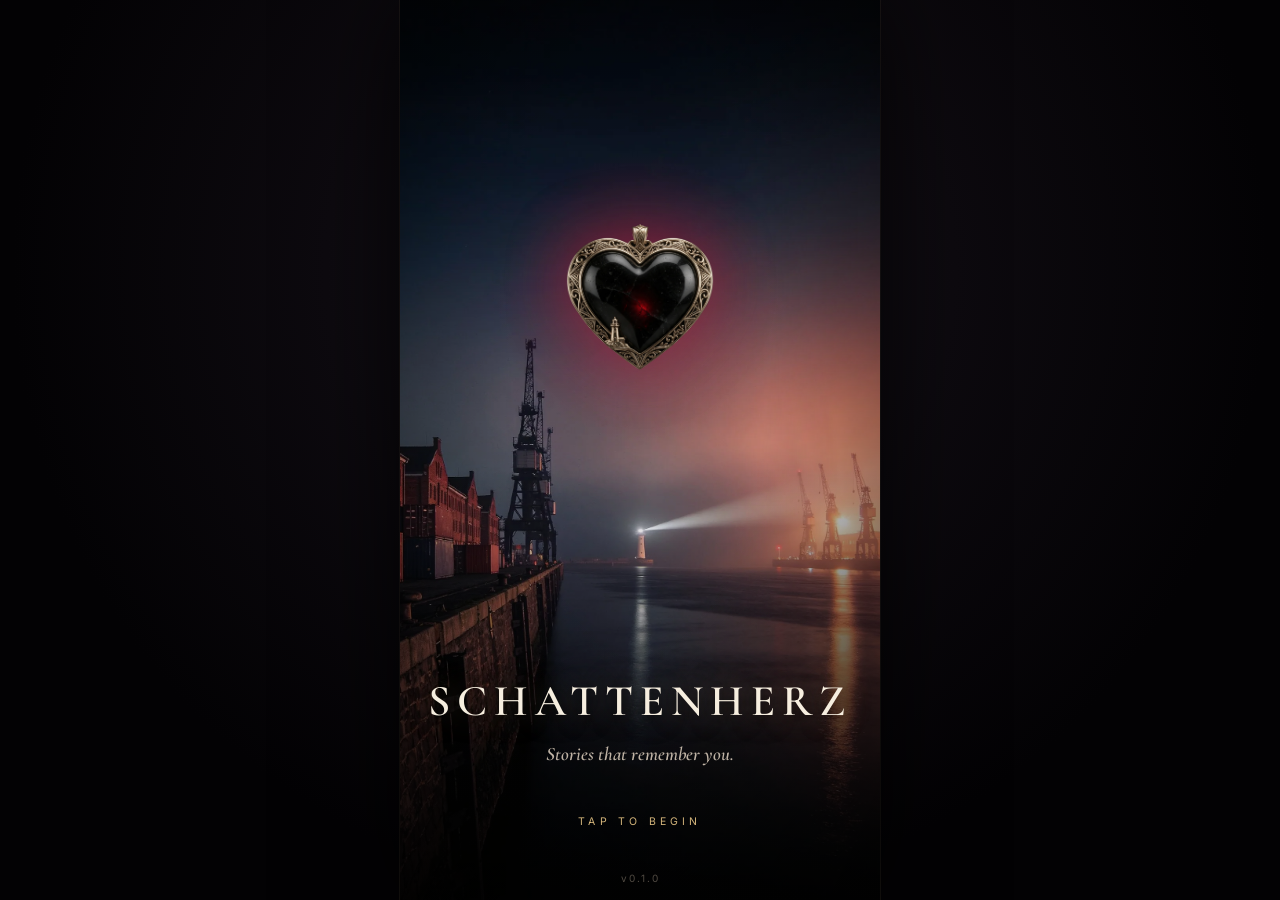
==== commit b2fff01f: "Spielversion 2026-10-31 (Quelle 065c090)" ====
--- a/index.html
+++ b/index.html
@@ -12,14 +12,14 @@
     <meta name="apple-mobile-web-app-capable" content="yes" />
     <meta name="mobile-web-app-capable" content="yes" />
     <meta name="apple-mobile-web-app-status-bar-style" content="black-translucent" />
-    <meta name="description" content="Schattenherz – ein interaktives Mystery-Romance-Drama für Erwachsene." />
+    <meta name="description" content="Schattenherz – interaktive Geschichten für Erwachsene: Krimi, Mystery und Romantik." />
     <link rel="icon" type="image/png" sizes="48x48" href="./favicon-48.png" />
     <link rel="icon" type="image/svg+xml" href="./icon.svg" />
     <link rel="apple-touch-icon" href="./apple-touch-icon.png" />
     <link rel="manifest" href="./manifest.webmanifest" />
     <title>Schattenherz</title>
-    <script type="module" crossorigin src="./assets/index-BumThAdM.js"></script>
-    <link rel="stylesheet" crossorigin href="./assets/index-CcQg93Hs.css">
+    <script type="module" crossorigin src="./assets/index-b9HwZFbI.js"></script>
+    <link rel="stylesheet" crossorigin href="./assets/index-MFYghvM9.css">
   </head>
   <body>
     <div id="root"></div>
--- a/assets/index-MFYghvM9.css
+++ b/assets/index-MFYghvM9.css
@@ -0,0 +1 @@
+@font-face{font-family:Cormorant Garamond;font-style:normal;font-display:swap;font-weight:600;src:url(./cormorant-garamond-cyrillic-ext-600-normal-BMhMHfrj.woff2)format("woff2"),url(./cormorant-garamond-cyrillic-ext-600-normal-CsIYWmWK.woff)format("woff");unicode-range:U+460-52F,U+1C80-1C8A,U+20B4,U+2DE0-2DFF,U+A640-A69F,U+FE2E-FE2F}@font-face{font-family:Cormorant Garamond;font-style:normal;font-display:swap;font-weight:600;src:url(./cormorant-garamond-cyrillic-600-normal-C2atO-64.woff2)format("woff2"),url(./cormorant-garamond-cyrillic-600-normal-FNmA3REe.woff)format("woff");unicode-range:U+301,U+400-45F,U+490-491,U+4B0-4B1,U+2116}@font-face{font-family:Cormorant Garamond;font-style:normal;font-display:swap;font-weight:600;src:url(./cormorant-garamond-vietnamese-600-normal-BoXdMtcr.woff2)format("woff2"),url(./cormorant-garamond-vietnamese-600-normal-C4HEjEaf.woff)format("woff");unicode-range:U+102-103,U+110-111,U+128-129,U+168-169,U+1A0-1A1,U+1AF-1B0,U+300-301,U+303-304,U+308-309,U+323,U+329,U+1EA0-1EF9,U+20AB}@font-face{font-family:Cormorant Garamond;font-style:normal;font-display:swap;font-weight:600;src:url(./cormorant-garamond-latin-ext-600-normal-DaBc-lu7.woff2)format("woff2"),url(./cormorant-garamond-latin-ext-600-normal-Dk3-quAP.woff)format("woff");unicode-range:U+100-2BA,U+2BD-2C5,U+2C7-2CC,U+2CE-2D7,U+2DD-2FF,U+304,U+308,U+329,U+1D00-1DBF,U+1E00-1E9F,U+1EF2-1EFF,U+2020,U+20A0-20AB,U+20AD-20C0,U+2113,U+2C60-2C7F,U+A720-A7FF}@font-face{font-family:Cormorant Garamond;font-style:normal;font-display:swap;font-weight:600;src:url(./cormorant-garamond-latin-600-normal-Co1r35X9.woff2)format("woff2"),url(./cormorant-garamond-latin-600-normal-2CBVLo0M.woff)format("woff");unicode-range:U+??,U+131,U+152-153,U+2BB-2BC,U+2C6,U+2DA,U+2DC,U+304,U+308,U+329,U+2000-206F,U+20AC,U+2122,U+2191,U+2193,U+2212,U+2215,U+FEFF,U+FFFD}@font-face{font-family:Cormorant Garamond;font-style:italic;font-display:swap;font-weight:600;src:url(./cormorant-garamond-cyrillic-ext-600-italic-o1-A_FsB.woff2)format("woff2"),url(./cormorant-garamond-cyrillic-ext-600-italic-Vv_u9p1E.woff)format("woff");unicode-range:U+460-52F,U+1C80-1C8A,U+20B4,U+2DE0-2DFF,U+A640-A69F,U+FE2E-FE2F}@font-face{font-family:Cormorant Garamond;font-style:italic;font-display:swap;font-weight:600;src:url(./cormorant-garamond-cyrillic-600-italic-Bp4BYShX.woff2)format("woff2"),url(./cormorant-garamond-cyrillic-600-italic-DP5iIMI9.woff)format("woff");unicode-range:U+301,U+400-45F,U+490-491,U+4B0-4B1,U+2116}@font-face{font-family:Cormorant Garamond;font-style:italic;font-display:swap;font-weight:600;src:url(./cormorant-garamond-vietnamese-600-italic-C3DTNE_9.woff2)format("woff2"),url(./cormorant-garamond-vietnamese-600-italic-Bdap-eNg.woff)format("woff");unicode-range:U+102-103,U+110-111,U+128-129,U+168-169,U+1A0-1A1,U+1AF-1B0,U+300-301,U+303-304,U+308-309,U+323,U+329,U+1EA0-1EF9,U+20AB}@font-face{font-family:Cormorant Garamond;font-style:italic;font-display:swap;font-weight:600;src:url(./cormorant-garamond-latin-ext-600-italic-DYtrqAWE.woff2)format("woff2"),url(./cormorant-garamond-latin-ext-600-italic-CcucBqPp.woff)format("woff");unicode-range:U+100-2BA,U+2BD-2C5,U+2C7-2CC,U+2CE-2D7,U+2DD-2FF,U+304,U+308,U+329,U+1D00-1DBF,U+1E00-1E9F,U+1EF2-1EFF,U+2020,U+20A0-20AB,U+20AD-20C0,U+2113,U+2C60-2C7F,U+A720-A7FF}@font-face{font-family:Cormorant Garamond;font-style:italic;font-display:swap;font-weight:600;src:url(./cormorant-garamond-latin-600-italic-DCuhXWyK.woff2)format("woff2"),url(./cormorant-garamond-latin-600-italic-BcJbkSJ4.woff)format("woff");unicode-range:U+??,U+131,U+152-153,U+2BB-2BC,U+2C6,U+2DA,U+2DC,U+304,U+308,U+329,U+2000-206F,U+20AC,U+2122,U+2191,U+2193,U+2212,U+2215,U+FEFF,U+FFFD}@font-face{font-family:Cormorant Garamond;font-style:normal;font-display:swap;font-weight:700;src:url(./cormorant-garamond-cyrillic-ext-700-normal-Do0rx6yy.woff2)format("woff2"),url(./cormorant-garamond-cyrillic-ext-700-normal-BaW-xaxb.woff)format("woff");unicode-range:U+460-52F,U+1C80-1C8A,U+20B4,U+2DE0-2DFF,U+A640-A69F,U+FE2E-FE2F}@font-face{font-family:Cormorant Garamond;font-style:normal;font-display:swap;font-weight:700;src:url(./cormorant-garamond-cyrillic-700-normal-SLG_-a_c.woff2)format("woff2"),url(./cormorant-garamond-cyrillic-700-normal-D3uyJ5DH.woff)format("woff");unicode-range:U+301,U+400-45F,U+490-491,U+4B0-4B1,U+2116}@font-face{font-family:Cormorant Garamond;font-style:normal;font-display:swap;font-weight:700;src:url(./cormorant-garamond-vietnamese-700-normal--OtHbi1I.woff2)format("woff2"),url(./cormorant-garamond-vietnamese-700-normal-GOTdnRS1.woff)format("woff");unicode-range:U+102-103,U+110-111,U+128-129,U+168-169,U+1A0-1A1,U+1AF-1B0,U+300-301,U+303-304,U+308-309,U+323,U+329,U+1EA0-1EF9,U+20AB}@font-face{font-family:Cormorant Garamond;font-style:normal;font-display:swap;font-weight:700;src:url(./cormorant-garamond-latin-ext-700-normal-CNjt5vTB.woff2)format("woff2"),url(./cormorant-garamond-latin-ext-700-normal-qRbaVVD7.woff)format("woff");unicode-range:U+100-2BA,U+2BD-2C5,U+2C7-2CC,U+2CE-2D7,U+2DD-2FF,U+304,U+308,U+329,U+1D00-1DBF,U+1E00-1E9F,U+1EF2-1EFF,U+2020,U+20A0-20AB,U+20AD-20C0,U+2113,U+2C60-2C7F,U+A720-A7FF}@font-face{font-family:Cormorant Garamond;font-style:normal;font-display:swap;font-weight:700;src:url(./cormorant-garamond-latin-700-normal-DajfzrDU.woff2)format("woff2"),url(./cormorant-garamond-latin-700-normal-O25Qpphb.woff)format("woff");unicode-range:U+??,U+131,U+152-153,U+2BB-2BC,U+2C6,U+2DA,U+2DC,U+304,U+308,U+329,U+2000-206F,U+20AC,U+2122,U+2191,U+2193,U+2212,U+2215,U+FEFF,U+FFFD}@font-face{font-family:Inter;font-style:normal;font-display:swap;font-weight:400;src:url(./inter-cyrillic-ext-400-normal-BQZuk6qB.woff2)format("woff2"),url(./inter-cyrillic-ext-400-normal-DQukG94-.woff)format("woff");unicode-range:U+460-52F,U+1C80-1C8A,U+20B4,U+2DE0-2DFF,U+A640-A69F,U+FE2E-FE2F}@font-face{font-family:Inter;font-style:normal;font-display:swap;font-weight:400;src:url(./inter-cyrillic-400-normal-obahsSVq.woff2)format("woff2"),url(./inter-cyrillic-400-normal-HOLc17fK.woff)format("woff");unicode-range:U+301,U+400-45F,U+490-491,U+4B0-4B1,U+2116}@font-face{font-family:Inter;font-style:normal;font-display:swap;font-weight:400;src:url(./inter-greek-ext-400-normal-DGGRlc-M.woff2)format("woff2"),url(./inter-greek-ext-400-normal-KugGGMne.woff)format("woff");unicode-range:U+1F??}@font-face{font-family:Inter;font-style:normal;font-display:swap;font-weight:400;src:url(./inter-greek-400-normal-B4URO6DV.woff2)format("woff2"),url(./inter-greek-400-normal-q2sYcFCs.woff)format("woff");unicode-range:U+370-377,U+37A-37F,U+384-38A,U+38C,U+38E-3A1,U+3A3-3FF}@font-face{font-family:Inter;font-style:normal;font-display:swap;font-weight:400;src:url(./inter-vietnamese-400-normal-DMkecbls.woff2)format("woff2"),url(./inter-vietnamese-400-normal-Bbgyi5SW.woff)format("woff");unicode-range:U+102-103,U+110-111,U+128-129,U+168-169,U+1A0-1A1,U+1AF-1B0,U+300-301,U+303-304,U+308-309,U+323,U+329,U+1EA0-1EF9,U+20AB}@font-face{font-family:Inter;font-style:normal;font-display:swap;font-weight:400;src:url(./inter-latin-ext-400-normal-C1nco2VV.woff2)format("woff2"),url(./inter-latin-ext-400-normal-77YHD8bZ.woff)format("woff");unicode-range:U+100-2BA,U+2BD-2C5,U+2C7-2CC,U+2CE-2D7,U+2DD-2FF,U+304,U+308,U+329,U+1D00-1DBF,U+1E00-1E9F,U+1EF2-1EFF,U+2020,U+20A0-20AB,U+20AD-20C0,U+2113,U+2C60-2C7F,U+A720-A7FF}@font-face{font-family:Inter;font-style:normal;font-display:swap;font-weight:400;src:url(./inter-latin-400-normal-C38fXH4l.woff2)format("woff2"),url(./inter-latin-400-normal-CyCys3Eg.woff)format("woff");unicode-range:U+??,U+131,U+152-153,U+2BB-2BC,U+2C6,U+2DA,U+2DC,U+304,U+308,U+329,U+2000-206F,U+20AC,U+2122,U+2191,U+2193,U+2212,U+2215,U+FEFF,U+FFFD}@font-face{font-family:Inter;font-style:normal;font-display:swap;font-weight:500;src:url(./inter-cyrillic-ext-500-normal-B0yAr1jD.woff2)format("woff2"),url(./inter-cyrillic-ext-500-normal-BmqWE9Dz.woff)format("woff");unicode-range:U+460-52F,U+1C80-1C8A,U+20B4,U+2DE0-2DFF,U+A640-A69F,U+FE2E-FE2F}@font-face{font-family:Inter;font-style:normal;font-display:swap;font-weight:500;src:url(./inter-cyrillic-500-normal-BasfLYem.woff2)format("woff2"),url(./inter-cyrillic-500-normal-CxZf_p3X.woff)format("woff");unicode-range:U+301,U+400-45F,U+490-491,U+4B0-4B1,U+2116}@font-face{font-family:Inter;font-style:normal;font-display:swap;font-weight:500;src:url(./inter-greek-ext-500-normal-C4iEst2y.woff2)format("woff2"),url(./inter-greek-ext-500-normal-2j5mBUwD.woff)format("woff");unicode-range:U+1F??}@font-face{font-family:Inter;font-style:normal;font-display:swap;font-weight:500;src:url(./inter-greek-500-normal-BIZE56-Y.woff2)format("woff2"),url(./inter-greek-500-normal-Xzm54t5V.woff)format("woff");unicode-range:U+370-377,U+37A-37F,U+384-38A,U+38C,U+38E-3A1,U+3A3-3FF}@font-face{font-family:Inter;font-style:normal;font-display:swap;font-weight:500;src:url(./inter-vietnamese-500-normal-DOriooB6.woff2)format("woff2"),url(./inter-vietnamese-500-normal-mJboJaSs.woff)format("woff");unicode-range:U+102-103,U+110-111,U+128-129,U+168-169,U+1A0-1A1,U+1AF-1B0,U+300-301,U+303-304,U+308-309,U+323,U+329,U+1EA0-1EF9,U+20AB}@font-face{font-family:Inter;font-style:normal;font-display:swap;font-weight:500;src:url(./inter-latin-ext-500-normal-CV4jyFjo.woff2)format("woff2"),url(./inter-latin-ext-500-normal-BxGbmqWO.woff)format("woff");unicode-range:U+100-2BA,U+2BD-2C5,U+2C7-2CC,U+2CE-2D7,U+2DD-2FF,U+304,U+308,U+329,U+1D00-1DBF,U+1E00-1E9F,U+1EF2-1EFF,U+2020,U+20A0-20AB,U+20AD-20C0,U+2113,U+2C60-2C7F,U+A720-A7FF}@font-face{font-family:Inter;font-style:normal;font-display:swap;font-weight:500;src:url(./inter-latin-500-normal-Cerq10X2.woff2)format("woff2"),url(./inter-latin-500-normal-BL9OpVg8.woff)format("woff");unicode-range:U+??,U+131,U+152-153,U+2BB-2BC,U+2C6,U+2DA,U+2DC,U+304,U+308,U+329,U+2000-206F,U+20AC,U+2122,U+2191,U+2193,U+2212,U+2215,U+FEFF,U+FFFD}@font-face{font-family:Inter;font-style:normal;font-display:swap;font-weight:600;src:url(./inter-cyrillic-ext-600-normal-Dfes3d0z.woff2)format("woff2"),url(./inter-cyrillic-ext-600-normal-Bcila6Z-.woff)format("woff");unicode-range:U+460-52F,U+1C80-1C8A,U+20B4,U+2DE0-2DFF,U+A640-A69F,U+FE2E-FE2F}@font-face{font-family:Inter;font-style:normal;font-display:swap;font-weight:600;src:url(./inter-cyrillic-600-normal-CWCymEST.woff2)format("woff2"),url(./inter-cyrillic-600-normal-4D_pXhcN.woff)format("woff");unicode-range:U+301,U+400-45F,U+490-491,U+4B0-4B1,U+2116}@font-face{font-family:Inter;font-style:normal;font-display:swap;font-weight:600;src:url(./inter-greek-ext-600-normal-DRtmH8MT.woff2)format("woff2"),url(./inter-greek-ext-600-normal-B8X0CLgF.woff)format("woff");unicode-range:U+1F??}@font-face{font-family:Inter;font-style:normal;font-display:swap;font-weight:600;src:url(./inter-greek-600-normal-plRanbMR.woff2)format("woff2"),url(./inter-greek-600-normal-BZpKdvQh.woff)format("woff");unicode-range:U+370-377,U+37A-37F,U+384-38A,U+38C,U+38E-3A1,U+3A3-3FF}@font-face{font-family:Inter;font-style:normal;font-display:swap;font-weight:600;src:url(./inter-vietnamese-600-normal-Cc8MFFhd.woff2)format("woff2"),url(./inter-vietnamese-600-normal-BuLX-rYi.woff)format("woff");unicode-range:U+102-103,U+110-111,U+128-129,U+168-169,U+1A0-1A1,U+1AF-1B0,U+300-301,U+303-304,U+308-309,U+323,U+329,U+1EA0-1EF9,U+20AB}@font-face{font-family:Inter;font-style:normal;font-display:swap;font-weight:600;src:url(./inter-latin-ext-600-normal-D2bJ5OIk.woff2)format("woff2"),url(./inter-latin-ext-600-normal-CIVaiw4L.woff)format("woff");unicode-range:U+100-2BA,U+2BD-2C5,U+2C7-2CC,U+2CE-2D7,U+2DD-2FF,U+304,U+308,U+329,U+1D00-1DBF,U+1E00-1E9F,U+1EF2-1EFF,U+2020,U+20A0-20AB,U+20AD-20C0,U+2113,U+2C60-2C7F,U+A720-A7FF}@font-face{font-family:Inter;font-style:normal;font-display:swap;font-weight:600;src:url(./inter-latin-600-normal-LgqL8muc.woff2)format("woff2"),url(./inter-latin-600-normal-CiBQ2DWP.woff)format("woff");unicode-range:U+??,U+131,U+152-153,U+2BB-2BC,U+2C6,U+2DA,U+2DC,U+304,U+308,U+329,U+2000-206F,U+20AC,U+2122,U+2191,U+2193,U+2212,U+2215,U+FEFF,U+FFFD}@font-face{font-family:Inter;font-style:normal;font-display:swap;font-weight:700;src:url(./inter-cyrillic-ext-700-normal-BjwYoWNd.woff2)format("woff2"),url(./inter-cyrillic-ext-700-normal-LO58E6JB.woff)format("woff");unicode-range:U+460-52F,U+1C80-1C8A,U+20B4,U+2DE0-2DFF,U+A640-A69F,U+FE2E-FE2F}@font-face{font-family:Inter;font-style:normal;font-display:swap;font-weight:700;src:url(./inter-cyrillic-700-normal-CjBOestx.woff2)format("woff2"),url(./inter-cyrillic-700-normal-DrXBdSj3.woff)format("woff");unicode-range:U+301,U+400-45F,U+490-491,U+4B0-4B1,U+2116}@font-face{font-family:Inter;font-style:normal;font-display:swap;font-weight:700;src:url(./inter-greek-ext-700-normal-qfdV9bQt.woff2)format("woff2"),url(./inter-greek-ext-700-normal-BoQ6DsYi.woff)format("woff");unicode-range:U+1F??}@font-face{font-family:Inter;font-style:normal;font-display:swap;font-weight:700;src:url(./inter-greek-700-normal-C3JjAnD8.woff2)format("woff2"),url(./inter-greek-700-normal-BUv2fZ6O.woff)format("woff");unicode-range:U+370-377,U+37A-37F,U+384-38A,U+38C,U+38E-3A1,U+3A3-3FF}@font-face{font-family:Inter;font-style:normal;font-display:swap;font-weight:700;src:url(./inter-vietnamese-700-normal-DlLaEgI2.woff2)format("woff2"),url(./inter-vietnamese-700-normal-BZaoP0fm.woff)format("woff");unicode-range:U+102-103,U+110-111,U+128-129,U+168-169,U+1A0-1A1,U+1AF-1B0,U+300-301,U+303-304,U+308-309,U+323,U+329,U+1EA0-1EF9,U+20AB}@font-face{font-family:Inter;font-style:normal;font-display:swap;font-weight:700;src:url(./inter-latin-ext-700-normal-Ca8adRJv.woff2)format("woff2"),url(./inter-latin-ext-700-normal-TidjK2hL.woff)format("woff");unicode-range:U+100-2BA,U+2BD-2C5,U+2C7-2CC,U+2CE-2D7,U+2DD-2FF,U+304,U+308,U+329,U+1D00-1DBF,U+1E00-1E9F,U+1EF2-1EFF,U+2020,U+20A0-20AB,U+20AD-20C0,U+2113,U+2C60-2C7F,U+A720-A7FF}@font-face{font-family:Inter;font-style:normal;font-display:swap;font-weight:700;src:url(./inter-latin-700-normal-Yt3aPRUw.woff2)format("woff2"),url(./inter-latin-700-normal-BLAVimhd.woff)format("woff");unicode-range:U+??,U+131,U+152-153,U+2BB-2BC,U+2C6,U+2DA,U+2DC,U+304,U+308,U+329,U+2000-206F,U+20AC,U+2122,U+2191,U+2193,U+2212,U+2215,U+FEFF,U+FFFD}:root{--bg:#08070a;--bg-2:#0f0c11;--panel:#0d0a0fdb;--panel-solid:#110e13;--panel-2:#18141a;--line:#dec59121;--line-strong:#dec59152;--text:#f3ede4;--text-dim:#bfb3a5;--text-faint:#857a6d;--gold:#d4b57b;--gold-2:#efdcb2;--gold-deep:#9b7943;--gold-soft:#d4b57b1f;--gold-grad:linear-gradient(135deg, #f1e0b8 0%, #d0ab6b 42%, #a07c43 72%, #d9bd85 100%);--crimson:#a51d3a;--crimson-2:#d0506a;--violet:#a99be0;--violet-soft:#a99be024;--ok:#8fc7a3;--danger:#d0506a;--font-display:"Cormorant Garamond", "Times New Roman", serif;--font-ui:"Inter", system-ui, -apple-system, "Segoe UI", Roboto, sans-serif;--radius:10px;--radius-sm:6px;--safe-top:env(safe-area-inset-top,0px);--safe-bottom:env(safe-area-inset-bottom,0px);--tabbar-h:64px;--tex-panel:none;--tex-paper:none;--lightningcss-light: ;--lightningcss-dark:initial;color-scheme:dark}*{box-sizing:border-box;-webkit-tap-highlight-color:transparent}html,body{height:100%;color:var(--text);font-family:var(--font-ui);-webkit-font-smoothing:antialiased;-webkit-text-size-adjust:100%;overscroll-behavior:none;background:#030204;margin:0;font-size:16px;line-height:1.5}#root{height:100%}button{font:inherit;color:inherit;cursor:pointer;touch-action:manipulation;background:0 0;border:0;padding:0}button:disabled{cursor:default;opacity:.45}input{font:inherit;color:inherit}a{color:var(--gold-2)}:focus-visible{outline:1px solid var(--gold-2);outline-offset:3px}h1,h2,h3{font-family:var(--font-display);letter-spacing:.01em;margin:0;font-weight:600}.app{background:var(--bg);isolation:isolate;width:100%;max-width:480px;height:100%;margin:0 auto;position:relative;overflow:hidden}@media (min-width:520px){body{background:radial-gradient(circle at 50% 30%,#17121a 0%,#030204 70%)}.app{box-shadow:0 0 90px #000000d9,0 0 0 1px #dec59114}}.screen{background:radial-gradient(ellipse at 50% -10%, #d4b57b12 0%, transparent 55%), var(--bg);flex-direction:column;animation:.45s both screen-in;display:flex;position:absolute;top:0;bottom:0;left:0;right:0}@keyframes screen-in{0%{opacity:0}}.scroll{-webkit-overflow-scrolling:touch;padding:0 16px calc(var(--tabbar-h) + var(--safe-bottom) + 28px);flex:1;overflow-y:auto}.scroll.no-tabbar{padding-bottom:calc(var(--safe-bottom) + 28px)}.header{padding:calc(var(--safe-top) + 14px) 16px 10px;z-index:2;align-items:center;gap:10px;display:flex;position:relative}.header h1{text-overflow:ellipsis;white-space:nowrap;flex:1;min-width:0;font-size:27px;overflow:hidden}.icon-btn{width:40px;height:40px;color:var(--gold-2);border:1px solid var(--line-strong);-webkit-backdrop-filter:blur(6px);background:#08060a8c;border-radius:50%;flex-shrink:0;place-items:center;display:grid;position:relative}.icon-btn svg,.icon-btn img{width:19px;height:19px}.icon-btn .badge{background:var(--gold-grad);color:#1a1209;border-radius:9px;place-items:center;min-width:17px;height:17px;padding:0 4px;font-size:10px;font-weight:700;display:grid;position:absolute;top:-3px;right:-3px}.gem-counter,.streak-chip{border:1px solid var(--line-strong);height:34px;color:var(--gold-2);letter-spacing:.02em;font-variant-numeric:tabular-nums;-webkit-backdrop-filter:blur(6px);background:#08060a8c;border-radius:17px;align-items:center;gap:6px;padding:0 12px 0 10px;font-size:13.5px;font-weight:600;display:inline-flex}.ornament{color:var(--gold);justify-content:center;align-items:center;gap:10px;width:70%;margin:10px auto;display:flex}.ornament:before,.ornament:after{content:"";background:linear-gradient(90deg, transparent, var(--gold-deep));flex:1;height:1px}.ornament:after{background:linear-gradient(270deg, transparent, var(--gold-deep))}.ornament i{border:1px solid var(--gold);width:6px;height:6px;transform:rotate(45deg)}.ornament img{width:100%;height:auto}.ornament.has-img:before,.ornament.has-img:after{display:none}.btn{border-radius:var(--radius-sm);letter-spacing:.14em;text-transform:uppercase;min-height:50px;color:var(--gold-2);border:1px solid var(--line-strong);background:#0a080c99;justify-content:center;align-items:center;gap:8px;padding:12px 22px;font-size:13px;font-weight:600;transition:transform .12s,background .25s,border-color .25s;display:inline-flex}.btn:active:not(:disabled){border-color:var(--gold);transform:scale(.98)}.btn.primary,.btn.gold{color:#1b130a;background:var(--gold-grad);border-color:#fff0d28c;box-shadow:0 10px 30px #a07c4340,inset 0 1px #ffffff73}.btn.ghost{color:var(--text-dim);background:0 0;border-color:#0000}.btn.danger{color:#f0b3c0;background:#a51d3a1a;border-color:#d0506a8c}.btn.block{width:100%}.btn.small{letter-spacing:.12em;min-height:34px;padding:6px 14px;font-size:11px}.card{background:linear-gradient(180deg, #18131aeb, #0e0b10f5), var(--tex-panel);border:1px solid var(--line);border-radius:var(--radius);background-size:cover;padding:16px}.section-title{text-transform:uppercase;letter-spacing:.28em;color:var(--gold);align-items:center;gap:12px;margin:28px 2px 12px;font-size:10.5px;font-weight:600;display:flex}.section-title:after{content:"";background:linear-gradient(90deg, var(--line-strong), transparent);flex:1;height:1px}.muted{color:var(--text-dim)}.faint{color:var(--text-faint);font-size:13px}.tabs{border-bottom:1px solid var(--line);scrollbar-width:none;gap:2px;margin:6px 0 12px;display:flex;overflow-x:auto}.tabs::-webkit-scrollbar{display:none}.tabs button{letter-spacing:.14em;text-transform:uppercase;color:var(--text-faint);white-space:nowrap;border-bottom:1px solid #0000;flex:1 0 auto;margin-bottom:-1px;padding:10px 12px;font-size:11px;font-weight:600}.tabs button.active{color:var(--gold-2);border-bottom-color:var(--gold)}.tabbar{z-index:20;height:calc(var(--tabbar-h) + var(--safe-bottom));padding-bottom:var(--safe-bottom);border-top:1px solid var(--line);-webkit-backdrop-filter:blur(14px);background:linear-gradient(#0a080ceb,#060508fa);display:flex;position:absolute;bottom:0;left:0;right:0}.tabbar button{letter-spacing:.06em;text-transform:uppercase;color:var(--text-faint);flex-direction:column;flex:1;justify-content:center;align-items:center;gap:5px;min-width:0;font-size:8.5px;font-weight:600;display:flex;position:relative}.tabbar button svg,.tabbar button img{width:21px;height:21px}.tabbar button.active{color:var(--gold-2)}.tabbar button.active:before{content:"";background:var(--gold);width:7px;height:7px;position:absolute;top:-4px;transform:rotate(45deg);box-shadow:0 0 12px #d4b57bb3}.modal-backdrop{z-index:50;padding:16px 12px calc(var(--safe-bottom) + 12px);-webkit-backdrop-filter:blur(3px);background:#030204c7;justify-content:center;align-items:flex-end;animation:.25s both fade-in;display:flex;position:absolute;top:0;bottom:0;left:0;right:0}.modal-backdrop.center{align-items:center}.modal{background:linear-gradient(180deg, #1a151cfa, #0c0a0efc), var(--tex-panel);border:1px solid var(--line-strong);border-radius:var(--radius);background-size:cover;width:100%;max-height:88%;padding:26px 22px 20px;animation:.32s cubic-bezier(.2,.9,.3,1.1) both sheet-in;overflow-y:auto;box-shadow:0 -10px 70px #000000b3,inset 0 0 0 4px #00000040,inset 0 0 0 5px #dec59114}.modal h2{text-align:center;margin-bottom:4px;font-size:28px}.modal p{color:var(--text-dim);margin:10px 0}.modal .actions{flex-direction:column;gap:10px;margin-top:20px;display:flex}@keyframes fade-in{0%{opacity:0}}@keyframes sheet-in{0%{opacity:0;transform:translateY(24px)}}.toasts{top:calc(var(--safe-top) + 64px);z-index:60;pointer-events:none;flex-direction:column;align-items:center;gap:8px;display:flex;position:absolute;left:14px;right:14px}.toast{border:1px solid var(--line-strong);letter-spacing:.01em;pointer-events:auto;-webkit-backdrop-filter:blur(8px);background:#0a080ce6;border-radius:999px;align-items:center;gap:10px;max-width:100%;padding:9px 16px 9px 12px;font-size:13px;font-weight:500;animation:.4s cubic-bezier(.2,.9,.3,1.2) both toast-in;display:flex;box-shadow:0 10px 30px #0000008c}.toast .t-icon{width:22px;height:22px;color:var(--gold);flex-shrink:0;place-items:center;display:grid}.toast .t-icon svg,.toast .t-icon img{width:17px;height:17px}.toast .t-sub{color:var(--text-faint);margin-left:6px;font-size:11.5px}.toast.rel-up .t-icon,.toast.rel-down .t-icon{color:var(--toast-color,var(--crimson-2))}.toast.clue{border-color:#a99be073}.toast.clue .t-icon{color:var(--violet)}.toast.error{border-color:#d0506a99}.toast.saved{letter-spacing:.16em;text-transform:uppercase;color:var(--text-dim);padding:6px 14px 6px 10px;font-size:11px}.toast.echo{border-radius:var(--radius);text-align:center;font-family:var(--font-display);background:radial-gradient(at 50% 0,#a99be038 0%,#0000 70%),#0a080ef2;border-color:#a99be073;flex-direction:column;gap:2px;padding:16px 30px 18px;font-size:21px;font-style:italic;font-weight:600;animation:1s both echo-in;box-shadow:0 0 50px #a99be038,0 14px 40px #0009}.toast.echo .t-icon{width:auto;height:auto;font-family:var(--font-ui);letter-spacing:.32em;text-transform:uppercase;color:var(--violet);font-size:10px;font-style:normal}@keyframes toast-in{0%{opacity:0;transform:translateY(-10px)scale(.97)}}@keyframes echo-in{0%{opacity:0;filter:blur(6px);letter-spacing:.16em;transform:scale(1.08)}60%{opacity:1;filter:blur()}to{opacity:1;letter-spacing:.01em;transform:none}}@media (prefers-reduced-motion:reduce){*,:before,:after{transition-duration:.01ms!important;animation-duration:.01ms!important;animation-iteration-count:1!important}}svg.gem,img.gem{flex-shrink:0;width:16px;height:16px}.ornament img,.tile .frame,.tabbar img,.icon-btn img,.p-icon img,img.gem{mix-blend-mode:screen}.stage{background:#000;position:absolute;top:0;bottom:0;left:0;right:0;overflow:hidden}.bg-layer{animation:1s both bg-in;position:absolute;top:0;bottom:0;left:0;right:0}.bg-layer img{object-fit:cover;width:100%;height:100%}.bg-layer .silhouette{width:100%;height:100%;position:absolute;top:0;bottom:0;left:0;right:0}@keyframes bg-in{0%{opacity:0}}.vignette{pointer-events:none;background:radial-gradient(at 50% 38%,#0000 38%,#0009 100%),linear-gradient(#00000080 0%,#0000 16% 52%,#000000d1 100%);position:absolute;top:0;bottom:0;left:0;right:0}.grain{pointer-events:none;opacity:.07;mix-blend-mode:overlay;background-image:url("data:image/svg+xml,%3Csvg xmlns='http://www.w3.org/2000/svg' width='160' height='160'%3E%3Cfilter id='n'%3E%3CfeTurbulence type='fractalNoise' baseFrequency='0.9' numOctaves='2' stitchTiles='stitch'/%3E%3C/filter%3E%3Crect width='100%25' height='100%25' filter='url(%23n)'/%3E%3C/svg%3E");position:absolute;top:0;bottom:0;left:0;right:0}.fx{pointer-events:none;position:absolute;top:-10%;bottom:-10%;left:-10%;right:-10%}.fx-rain{opacity:.75;background-image:repeating-linear-gradient(104deg,#0000 0 22px,#becde61c 22px 23px,#0000 23px 47px),repeating-linear-gradient(100deg,#0000 0 31px,#becde612 31px 32px,#0000 32px 70px);background-size:120px 220px,160px 300px;animation:.55s linear infinite rain}@keyframes rain{to{background-position:-40px 220px,-50px 300px}}.fx-fog{background:radial-gradient(at 20% 70%,#c8c8d724 0%,#0000 45%),radial-gradient(at 80% 60%,#c8c8d71a 0%,#0000 50%);animation:14s ease-in-out infinite alternate drift}@keyframes drift{to{transform:translate(8%)}}.fx-neon{background:radial-gradient(at 50% 15%,#c828503d 0%,#0000 40%),radial-gradient(at 15% 40%,#7846c81f 0%,#0000 40%);animation:3.5s ease-in-out infinite neon}@keyframes neon{0%,to{opacity:1}47%{opacity:.85}50%{opacity:.55}53%{opacity:.9}}.fx-candles{background-image:radial-gradient(circle,#ffc46ee6 0 1.5px,#ffa04638 2px,#0000 7px);background-position:0 100%;background-repeat:repeat-x;background-size:34px 22px;height:32%;animation:2.2s steps(6,end) infinite flicker;top:auto;bottom:18%;-webkit-mask-image:linear-gradient(#0000 0%,#000 60%,#0000 100%);mask-image:linear-gradient(#0000 0%,#000 60%,#0000 100%)}@keyframes flicker{0%,to{opacity:.95}30%{opacity:.75}60%{opacity:1}}.fx-water{background:repeating-linear-gradient(0deg,#0000 0 18px,#78b4dc0d 18px 20px),radial-gradient(at 50% 0,#508cc829 0%,#0000 60%);animation:6s ease-in-out infinite alternate water}@keyframes water{to{transform:translateY(3%)scaleX(1.04)}}.fx-dust{opacity:.55;background-image:radial-gradient(circle,#fff0d273 0 1px,#0000 1.5px);background-size:60px 80px;animation:30s linear infinite dust}@keyframes dust{to{background-position:60px -160px}}.fx-snow{background-image:radial-gradient(circle,#fffc 0 1.5px,#0000 2px);background-size:50px 70px;animation:8s linear infinite snow}@keyframes snow{to{background-position:30px 280px}}.figure-wrap{pointer-events:none;justify-content:center;align-items:flex-end;height:80%;display:flex;position:absolute;bottom:0;left:0;right:0}.figure{justify-content:center;align-items:flex-end;max-width:100%;height:100%;animation:.55s cubic-bezier(.2,.8,.3,1) both figure-in;display:flex}.figure svg{filter:drop-shadow(0 0 40px #000c);width:auto;height:100%;display:block}.figure img,.figure canvas{object-fit:contain;object-position:bottom center;filter:drop-shadow(0 12px 28px #0009);width:auto;max-width:125%;height:100%;display:block;-webkit-mask-image:linear-gradient(#000 80%,#0000 99%);mask-image:linear-gradient(#000 80%,#0000 99%)}.figure canvas.keyed-pending{display:none}@keyframes figure-in{0%{opacity:0;transform:translateY(12px)scale(.985)}}.reader-top{z-index:10;padding:calc(var(--safe-top) + 10px) 12px 8px;align-items:center;gap:8px;display:flex;position:absolute;top:0;left:0;right:0}.reader-top .spacer{flex:1}.location-card{top:calc(var(--safe-top) + 66px);z-index:9;font-family:var(--font-display);letter-spacing:.04em;color:var(--gold-2);white-space:nowrap;text-shadow:0 2px 12px #000000e6;border-top:1px solid var(--line-strong);border-bottom:1px solid var(--line-strong);pointer-events:none;background:linear-gradient(90deg,#0000,#0000008c,#0000);padding:7px 20px;font-size:17px;font-style:italic;animation:4.2s both location;position:absolute;left:50%;transform:translate(-50%)}@keyframes location{0%{opacity:0;letter-spacing:.2em}14%,76%{opacity:1;letter-spacing:.04em}to{opacity:0}}.tap-layer{z-index:5;position:absolute;top:0;bottom:0;left:0;right:0}.textbox{left:12px;right:12px;bottom:calc(var(--safe-bottom) + 14px);z-index:6;border-radius:var(--radius);background:linear-gradient(180deg, #100c12e6, #08060af2), var(--tex-panel);border:1px solid var(--line-strong);-webkit-backdrop-filter:blur(8px);cursor:pointer;background-size:cover;min-height:128px;padding:24px 22px 26px;font-size:16.5px;line-height:1.55;position:absolute;box-shadow:0 14px 50px #000000b3,inset 0 0 0 4px #0000004d,inset 0 0 0 5px #dec59112}.textbox.narration{font-family:var(--font-display);text-align:center;color:#efe6da;font-size:21px;font-weight:500;line-height:1.42}.textbox.thought{font-family:var(--font-display);color:#ddd2ea;border-color:#a99be059;font-size:20px;font-style:italic}.nameplate{font-family:var(--font-ui);letter-spacing:.24em;text-transform:uppercase;color:var(--gold-2);border:1px solid var(--line-strong);border-left:3px solid var(--np-color,var(--gold));background:#0c0a0e;border-radius:3px;padding:4px 16px 5px;font-size:11px;font-weight:600;position:absolute;top:-14px;left:18px;box-shadow:0 6px 18px #0009}.nameplate.player{border-left-width:1px;border-right:3px solid var(--np-color,var(--gold));left:auto;right:18px}.nameplate small{letter-spacing:.1em;opacity:.7;text-transform:none;margin-left:6px;font-weight:500}.recall-chip{letter-spacing:.2em;text-transform:uppercase;color:#e4defa;background:#120f1c;border:1px solid #a99be099;border-radius:3px;align-items:center;gap:5px;padding:3px 11px;font-size:10px;font-weight:600;display:inline-flex;position:absolute;top:-12px;right:18px;box-shadow:0 0 18px #a99be04d}.textbox .continue{border-right:1px solid var(--gold);border-bottom:1px solid var(--gold);width:8px;height:8px;animation:1.4s ease-in-out infinite bob;position:absolute;bottom:10px;right:18px;transform:rotate(45deg)}@keyframes bob{50%{opacity:.5;transform:rotate(45deg)translate(3px,3px)}}.clue-word{font:inherit;color:inherit;cursor:pointer;border-bottom:1px dotted #a99be099;padding:0 1px;display:inline}.clue-word.help{color:#dcd3ff;border-bottom:1px solid var(--violet);text-shadow:0 0 12px #a99be0cc}.clue-word.found{cursor:default;border-bottom:1px solid #a99be059}.clue-word .clue-mark{vertical-align:.05em;width:.7em;height:.7em;color:var(--violet);margin-left:3px;display:inline-block}.choices{left:14px;right:14px;bottom:calc(var(--safe-bottom) + 16px);z-index:7;flex-direction:column;gap:10px;animation:.35s both fade-in;display:flex;position:absolute}.choice-prompt{text-align:center;font-family:var(--font-display);color:var(--gold-2);text-shadow:0 2px 14px #000000f2;padding:4px 12px 6px;font-size:23px;font-style:italic}.choice{border-radius:var(--radius-sm);text-align:left;width:100%;min-height:58px;font-family:var(--font-display);color:var(--text);background:linear-gradient(180deg, #141016f0, #0a080cf5), var(--tex-panel);border:1px solid var(--line-strong);background-size:cover;align-items:center;gap:12px;padding:14px 20px;font-size:19px;font-weight:600;line-height:1.3;transition:transform .12s,border-color .2s,background .2s;animation:.4s cubic-bezier(.2,.9,.3,1.1) both choice-in;display:flex;position:relative;box-shadow:0 8px 26px #0000008c}.choice:before{content:"";border:1px solid var(--gold);flex-shrink:0;width:6px;height:6px;transform:rotate(45deg)}.choice:nth-child(2){animation-delay:50ms}.choice:nth-child(3){animation-delay:.1s}.choice:nth-child(4){animation-delay:.15s}.choice:nth-child(5){animation-delay:.2s}.choice:active:not(:disabled){border-color:var(--gold);background:#282016f2;transform:scale(.985)}.choice .c-text{flex:1}.choice.premium{background:linear-gradient(135deg,#3a2c16f2 0%,#0e0b10f5 65%);border-color:#dec591b3}.choice.premium:before{background:var(--gold)}.choice .cost{border:1px solid var(--line-strong);color:var(--gold-2);font-family:var(--font-ui);letter-spacing:.06em;border-radius:3px;flex-shrink:0;align-items:center;gap:5px;padding:4px 10px;font-size:12px;font-weight:600;display:inline-flex}.choice.secret{background:linear-gradient(135deg,#2a2048f2 0%,#0e0b10f5 65%);border-color:#a99be0b3;box-shadow:0 0 26px #a99be038,0 8px 26px #0000008c}.choice.secret:before{border-color:var(--violet)}.choice .tag{font-family:var(--font-ui);letter-spacing:.2em;text-transform:uppercase;color:#dcd3ff;background:#120f1c;border:1px solid #a99be0b3;border-radius:2px;align-items:center;gap:5px;padding:2px 9px;font-size:9.5px;font-weight:700;display:inline-flex;position:absolute;top:-9px;left:16px}.choice .tag svg{width:10px;height:10px}.choice.locked{opacity:.45}@keyframes choice-in{0%{opacity:0;transform:translateY(12px)}}.timer{background:#dec59126;height:2px;margin:0 8px 4px;overflow:hidden}.timer>div{background:linear-gradient(90deg, var(--crimson-2), var(--gold-2));transform-origin:0;height:100%;animation-name:timer;animation-timing-function:linear;animation-fill-mode:both;box-shadow:0 0 10px #d0506acc}.timer.paused>div{animation-play-state:paused}@keyframes timer{0%{transform:scaleX(1)}to{transform:scaleX(0)}}.timer-label{text-align:center;font-family:var(--font-display);color:#f0c2cb;text-shadow:0 2px 14px #000000f2;font-size:22px;font-style:italic;animation:1s ease-in-out infinite pulse}@keyframes pulse{50%{opacity:.55}}.chat{z-index:12;background:linear-gradient(#08060af7 0%,#0e0b10fa 100%);flex-direction:column;animation:.45s cubic-bezier(.2,.9,.3,1) both chat-in;display:flex;position:absolute;top:0;bottom:0;left:0;right:0}@keyframes chat-in{0%{transform:translateY(100%)}}.chat-head{padding:calc(var(--safe-top) + 12px) 16px 12px;border-bottom:1px solid var(--line);background:#0e0b10f2;align-items:center;gap:12px;display:flex}.avatar{width:40px;height:40px;font-family:var(--font-display);color:var(--gold-2);background:radial-gradient(circle at 35% 30%, var(--av-color,#555) 0%, #0c0a0e 85%);border:1px solid var(--line-strong);border-radius:50%;flex-shrink:0;place-items:center;font-size:19px;font-weight:600;display:grid;overflow:hidden}.avatar img{object-fit:cover;object-position:50% 20%;transform-origin:50% 24%;width:100%;height:100%;transform:scale(2)}.chat-head .who{flex:1;min-width:0}.chat-head .who b{font-family:var(--font-display);font-size:20px;font-weight:600;display:block}.chat-head .who span{letter-spacing:.12em;text-transform:uppercase;color:var(--ok);font-size:11px}.chat-body{flex-direction:column;flex:1;gap:8px;padding:18px 14px 24px;display:flex;overflow-y:auto}.msg{word-wrap:break-word;border-radius:16px;max-width:80%;padding:10px 14px;font-size:15px;line-height:1.45;animation:.25s both msg-in}.msg.in{background:#1c171f;border:1px solid #ffffff0d;border-bottom-left-radius:4px;align-self:flex-start}.msg.out{color:#1b130a;background:var(--gold-grad);border-bottom-right-radius:4px;align-self:flex-end}.msg.system{max-width:90%;color:var(--text-faint);letter-spacing:.16em;text-transform:uppercase;text-align:center;background:0 0;align-self:center;padding:6px 8px;font-size:10.5px}.msg.recall{box-shadow:0 0 0 1px #a99be0b3,0 0 18px #a99be04d}@keyframes msg-in{0%{opacity:0;transform:translateY(8px)scale(.98)}}.typing{background:#1c171f;border-radius:16px 16px 16px 4px;align-self:flex-start;gap:4px;padding:13px 15px;display:flex}.typing i{background:var(--gold);border-radius:50%;width:6px;height:6px;animation:1.1s ease-in-out infinite typing}.typing i:nth-child(2){animation-delay:.15s}.typing i:nth-child(3){animation-delay:.3s}@keyframes typing{0%,60%,to{opacity:.35;transform:none}30%{opacity:1;transform:translateY(-4px)}}.voice{align-items:center;gap:10px;min-width:210px;display:flex}.voice .play{color:#1b130a;background:var(--gold-grad);border-radius:50%;flex-shrink:0;place-items:center;width:34px;height:34px;display:grid}.voice .wave{flex:1;align-items:center;gap:2px;height:28px;display:flex}.voice .wave span{background:#dec5914d;border-radius:2px;flex:1}.voice .wave span.on{background:var(--gold-2)}.voice .dur{color:var(--text-dim);font-variant-numeric:tabular-nums;font-size:12px}.transcript{font-family:var(--font-display);color:var(--text-dim);margin-top:8px;font-size:16px;font-style:italic}.photo{aspect-ratio:4/5;width:220px;max-width:100%;color:var(--gold);border-radius:10px;place-items:center;display:grid;position:relative;overflow:hidden}.photo img{object-fit:cover;width:100%;height:100%}.photo .ph-label{color:#ffffffbf;text-align:center;font-size:11px;position:absolute;top:auto;bottom:8px;left:8px;right:8px}.chat-replies{padding:12px 14px calc(var(--safe-bottom) + 14px);border-top:1px solid var(--line);background:#0c0a0ef7;flex-direction:column;gap:8px;display:flex}.chat-replies .choice{min-height:48px;font-family:var(--font-ui);border-radius:24px;padding:10px 18px;font-size:15px;font-weight:500;animation-name:fade-in}.chat-replies .choice:before{display:none}.chat-tap{padding:10px 12px calc(var(--safe-bottom) + 14px);text-align:center;letter-spacing:.24em;text-transform:uppercase;color:var(--text-faint);font-size:10px}.chapter-end{z-index:30;background:radial-gradient(at 50% 0,#d4b57b24 0%,#060508fa 55%);flex-direction:column;animation:1.4s both fade-in;display:flex;position:absolute;top:0;bottom:0;left:0;right:0}.chapter-end .eyebrow{margin-top:calc(var(--safe-top) + 40px);text-align:center;letter-spacing:.32em;text-transform:uppercase;color:var(--gold);font-size:10.5px}.chapter-end h1{text-align:center;margin-top:8px;font-size:38px;line-height:1.1}.chapter-end .tbc{font-family:var(--font-display);color:var(--text-dim);text-align:center;font-size:20px;font-style:italic}.stat-row{border-bottom:1px solid var(--line);padding:14px 0}.stat-row:last-child{border-bottom:0}.stat-row .q{letter-spacing:.16em;text-transform:uppercase;color:var(--text-faint);margin-bottom:6px;font-size:10.5px}.stat-row .a{font-family:var(--font-display);margin-bottom:8px;font-size:18px;font-weight:600}.bar{background:#dec5911f;border-radius:2px;height:3px;overflow:hidden}.bar>div{background:var(--gold-grad);border-radius:2px;height:100%;transition:width 1.2s}.stat-row .pct{color:var(--text-dim);margin-top:6px;font-size:12px}.setup input{border-radius:var(--radius-sm);border:1px solid var(--line-strong);width:100%;height:54px;font-family:var(--font-display);text-align:center;background:#0006;margin:8px 0 18px;padding:0 16px;font-size:22px}.setup label,.setup .faint{text-align:center;display:block}.segmented{gap:8px;margin:8px 0 4px;display:flex}.segmented button{border-radius:var(--radius-sm);border:1px solid var(--line);letter-spacing:.04em;min-height:46px;color:var(--text-dim);background:#ffffff05;flex:1;padding:8px 6px;font-size:12.5px;font-weight:600}.segmented button.active{border-color:var(--gold);background:var(--gold-soft);color:var(--gold-2)}.segmented button small{letter-spacing:.02em;opacity:.75;margin-top:2px;font-size:10.5px;font-weight:500;display:block}.segmented button:disabled,.btn:disabled{opacity:.45}.bg-layer video{object-fit:cover;width:100%;height:100%}.figure video{object-fit:contain;object-position:bottom center;width:auto;max-width:125%;height:100%;display:block;-webkit-mask-image:radial-gradient(62% 78% at 50% 46%,#000 58%,#0000 100%);mask-image:radial-gradient(62% 78% at 50% 46%,#000 58%,#0000 100%)}.video-moment{z-index:25;cursor:pointer;background:#000;animation:.6s both fade-in;position:absolute;top:0;bottom:0;left:0;right:0}.video-moment video{object-fit:cover;width:100%;height:100%}.video-moment .skip{left:0;right:0;bottom:calc(var(--safe-bottom) + 22px);text-align:center;letter-spacing:.3em;text-transform:uppercase;color:#efdcb2b3;font-size:10px;position:absolute}.title-screen{text-align:center;padding:0 28px calc(var(--safe-bottom) + 70px);cursor:pointer;justify-content:flex-end;align-items:center;overflow:hidden}.title-screen .glow{background:radial-gradient(circle,#a51d3a73 0%,#a51d3a00 68%);border-radius:50%;width:300px;height:300px;animation:2.6s ease-in-out infinite heartbeat;position:absolute;top:33%;left:50%;transform:translate(-50%,-50%)}.title-screen .emblem{filter:drop-shadow(0 0 28px #a51d3a8c);width:124px;animation:2.6s ease-in-out infinite heartbeat;position:absolute;top:33%;left:50%;transform:translate(-50%,-50%)}img.emblem{width:170px;height:auto}.title-screen img.emblem{width:150px}@keyframes heartbeat{0%,40%,to{transform:translate(-50%,-50%)scale(1)}10%{transform:translate(-50%,-50%)scale(1.06)}20%{transform:translate(-50%,-50%)scale(1.01)}30%{transform:translate(-50%,-50%)scale(1.08)}}.title-screen h1{letter-spacing:.16em;white-space:nowrap;color:#f6eedf;text-shadow:0 0 34px #d4b57b59,0 4px 22px #000000e6;font-size:clamp(30px,9.4vw,44px);font-weight:600;position:relative}.title-screen .tagline{max-width:320px;font-family:var(--font-display);color:var(--text-dim);margin:6px auto 46px;font-size:19px;font-style:italic;position:relative}.title-screen .tap{letter-spacing:.4em;text-transform:uppercase;color:var(--gold);font-size:10.5px;animation:2.4s ease-in-out infinite pulse;position:relative}.title-screen .version{bottom:calc(var(--safe-bottom) + 14px);letter-spacing:.2em;color:var(--text-faint);opacity:.6;font-size:10px;position:absolute}.age-screen{padding:calc(var(--safe-top) + 24px) 28px calc(var(--safe-bottom) + 24px);background:radial-gradient(ellipse at 50% 18%, #a51d3a2e 0%, var(--bg) 60%);justify-content:center}.age-screen .badge18{width:88px;height:88px;font-family:var(--font-display);border:1px solid var(--gold);color:var(--gold-2);border-radius:50%;place-items:center;margin:0 auto 22px;font-size:34px;font-weight:600;display:grid;box-shadow:0 0 40px #d4b57b2e,inset 0 0 0 5px #00000080,inset 0 0 0 6px #d4b57b40}.age-screen h2{text-align:center;font-size:34px}.age-screen p{text-align:center;color:var(--text-dim);margin:0 0 30px}.age-screen .actions{flex-direction:column;gap:12px;display:flex}.category-chips{scrollbar-width:none;gap:8px;margin:0 -16px 12px;padding:2px 16px;display:flex;overflow-x:auto}.category-chips::-webkit-scrollbar{display:none}.category-chips button{border:1px solid var(--line);color:var(--text-dim);letter-spacing:.04em;white-space:nowrap;background:#ffffff05;border-radius:999px;flex-shrink:0;padding:7px 14px;font-size:12.5px;font-weight:600}.category-chips button.active{border-color:var(--gold);background:var(--gold-soft);color:var(--gold-2)}.story-shelf{scrollbar-width:none;scroll-snap-type:x mandatory;gap:10px;margin:0 -16px 18px;padding:2px 16px 4px;display:flex;overflow-x:auto}.story-shelf::-webkit-scrollbar{display:none}.story-card{border-radius:var(--radius);border:1px solid var(--line);scroll-snap-align:start;isolation:isolate;flex-direction:column;flex:0 0 140px;justify-content:flex-end;height:196px;display:flex;position:relative;overflow:hidden}.story-card.active{border-color:var(--gold);box-shadow:0 0 0 1px #d4b57b59}.story-card img{object-fit:cover;z-index:-2;width:100%;height:100%;position:absolute;top:0;bottom:0;left:0;right:0}.story-card:after{content:"";z-index:-1;background:linear-gradient(#0000 25%,#000000d9 100%);position:absolute;top:0;bottom:0;left:0;right:0}.story-card-text{flex-direction:column;gap:2px;padding:10px;display:flex}.story-card .cat{letter-spacing:.14em;text-transform:uppercase;color:var(--gold-2);font-size:9.5px;font-weight:700}.story-card b{font-family:var(--font-display);font-size:19px;font-weight:600;line-height:1.1}.story-card small{color:var(--text-dim);font-size:11px;line-height:1.3}.story-card .soon-tag{border:1px solid var(--line);letter-spacing:.1em;text-transform:uppercase;color:var(--text-dim);background:#0000008c;border-radius:999px;padding:3px 7px;font-size:9.5px;font-weight:700;position:absolute;top:8px;left:8px}.series-hero{border-radius:var(--radius);border:1px solid var(--line-strong);isolation:isolate;flex-direction:column;justify-content:flex-end;min-height:340px;padding:22px 20px 20px;display:flex;position:relative;overflow:hidden;box-shadow:0 24px 60px #0009,inset 0 0 0 5px #00000059,inset 0 0 0 6px #dec5911f}.series-hero .hero-bg{z-index:-1;position:absolute;top:0;bottom:0;left:0;right:0}.series-hero .hero-bg:after{content:"";background:linear-gradient(#0000 25%,#060408f0 100%);position:absolute;top:0;bottom:0;left:0;right:0}.series-hero .genre{letter-spacing:.3em;text-transform:uppercase;color:var(--gold);margin-bottom:6px;font-size:10px}.series-hero h2{letter-spacing:.04em;color:#f6eedf;font-size:44px;line-height:1}.series-hero .tagline{font-family:var(--font-display);color:var(--text-dim);margin:10px 0 18px;font-size:18px;font-style:italic}.series-hero .age{letter-spacing:.12em;color:var(--gold-2);border:1px solid var(--line-strong);background:#00000073;border-radius:3px;padding:3px 9px;font-size:10.5px;font-weight:600;position:absolute;top:14px;right:14px}.hero-figure{opacity:.9;height:100%;position:absolute;bottom:0;right:-8%}.hero-figure svg,.hero-figure img{width:auto;height:100%;display:block}.mini-heart{filter:drop-shadow(0 0 8px #a51d3a80);width:34px;height:31px;display:block}img.mini-heart{width:40px;height:auto}.chapter-list{flex-direction:column;gap:10px;display:flex}.chapter{border-radius:var(--radius);background:linear-gradient(180deg, #161218eb, #0c0a0ef5), var(--tex-panel);border:1px solid var(--line);text-align:left;background-size:cover;align-items:center;gap:14px;width:100%;padding:14px 16px 14px 14px;display:flex;position:relative;overflow:hidden}.chapter .thumb{z-index:0;opacity:.32;position:absolute;top:0;bottom:0;left:0;right:0}.chapter .thumb img{object-fit:cover;width:100%;height:100%}.chapter>:not(.thumb){z-index:1;position:relative}.chapter .num{width:46px;height:46px;font-family:var(--font-display);color:var(--gold-2);border:1px solid var(--line-strong);border-radius:50%;flex-shrink:0;place-items:center;font-size:26px;font-weight:600;display:grid}.chapter.progress{border-color:var(--line-strong)}.chapter.progress .num{background:var(--gold-grad);color:#1b130a;border-color:#0000}.chapter.done .num{color:var(--gold)}.chapter .info{flex:1;min-width:0}.chapter .info b{font-family:var(--font-display);font-size:21px;font-weight:600;line-height:1.2;display:block}.chapter .info small{color:var(--text-faint);letter-spacing:.02em;align-items:center;gap:6px;font-size:12px;display:inline-flex}.chapter .info small svg{width:12px;height:12px}.chapter.locked,.chapter.soon{opacity:.6}.chapter .status{letter-spacing:.16em;text-transform:uppercase;color:var(--text-dim);text-align:right;flex-direction:column;flex-shrink:0;align-items:flex-end;gap:3px;font-size:10px;font-weight:600;display:flex}.chapter .status svg{width:16px;height:16px;color:var(--gold)}.chapter.soon .status{color:var(--gold)}.chapter-actions{gap:8px;margin:-2px 0 4px 60px;display:flex}.notebook-page{background:linear-gradient(90deg, #a51d3a40 0 1px, transparent 1px) 34px 0 / 100% 100% no-repeat, repeating-linear-gradient(180deg, transparent 0 31px, #dec5910d 31px 32px), linear-gradient(180deg, #161216f0, #0e0b0ff7), var(--tex-paper);border:1px solid var(--line);border-radius:var(--radius);background-size:auto,auto,auto,cover;padding:18px 16px 18px 46px}.entry{border-bottom:1px solid #dec59114;padding:14px 0;animation:.4s both fade-in}.entry:last-child{border-bottom:0}.entry h3{margin-bottom:4px;font-size:21px}.entry p{color:var(--text-dim);margin:0;font-size:14.5px}.entry .note{border-left:1px solid var(--violet);color:#d9d1f4;font-family:var(--font-display);margin-top:8px;padding-left:12px;font-size:16.5px;font-style:italic}.suspect{gap:12px;display:flex}.progress-list{flex-direction:column;gap:8px;margin-bottom:10px;display:flex}.progress-item{color:var(--text-dim);align-items:center;gap:10px;font-size:12px;display:flex}.progress-item .bar{flex:1}.progress-item .bar>div{background:linear-gradient(90deg, #7a6ac0, var(--violet))}.rel-card{border-radius:var(--radius);background:linear-gradient(180deg, #161218eb, #0c0a0ef5), var(--tex-panel);border:1px solid var(--line);background-size:cover;gap:14px;margin-bottom:10px;padding:14px;display:flex;position:relative;overflow:hidden}.rel-card:before{content:"";background:var(--rel-color);width:2px;box-shadow:0 0 12px var(--rel-color);position:absolute;top:0;bottom:0;left:0;right:auto}.rel-portrait{border:1px solid var(--line);background:radial-gradient(at 50% 30%,#ffffff0f,#0006);border-radius:6px;flex-shrink:0;justify-content:center;align-items:flex-end;width:76px;height:100px;display:flex;overflow:hidden}.rel-portrait svg{width:140%;height:auto;margin-bottom:-60%}.rel-portrait img{object-fit:cover;object-position:50% 15%;transform-origin:50% 22%;width:100%;height:100%;transform:scale(1.6)}.rel-card .body{flex:1;min-width:0}.rel-card h3{font-size:22px}.rel-card .role{color:var(--text-faint);margin-bottom:10px;font-size:12px}.rel-card .level{letter-spacing:.14em;text-transform:uppercase;color:var(--text-dim);justify-content:space-between;margin-top:7px;font-size:10.5px;display:flex}.rel-card .bar>div{background:var(--rel-color)}.li-tag{font-family:var(--font-ui);letter-spacing:.16em;text-transform:uppercase;color:var(--crimson-2);vertical-align:middle;align-items:center;gap:4px;margin-left:8px;font-size:9px;font-weight:600;display:inline-flex}.li-tag svg{width:10px;height:10px}.grid{grid-template-columns:repeat(2,minmax(0,1fr));gap:10px;display:grid}.tile{border-radius:var(--radius);border:1px solid var(--line);background:linear-gradient(#161218eb,#0c0a0ef5);flex-direction:column;display:flex;position:relative;overflow:hidden}.tile .visual{aspect-ratio:3/4;justify-content:center;align-items:flex-end;display:flex;position:relative;overflow:hidden}.tile .visual.wide{aspect-ratio:4/3}.tile .visual svg,.tile .visual img{object-fit:cover;object-position:50% 20%;width:100%;height:100%}.tile .frame{pointer-events:none;z-index:2;width:100%;height:100%;position:absolute;top:0;bottom:0;left:0;right:0}.tile .meta{flex-direction:column;flex:1;gap:6px;padding:10px 12px 12px;display:flex}.tile .meta b{font-family:var(--font-display);font-size:17px;font-weight:600;line-height:1.2}.tile .meta small{color:var(--text-faint);font-size:11.5px}.tile.worn{border-color:var(--gold);box-shadow:0 0 0 1px var(--gold), 0 0 24px #d4b57b33}.tile.locked .visual>:not(.lock-overlay){filter:grayscale()brightness(.35)}.lock-overlay{z-index:3;color:var(--gold);place-items:center;display:grid;position:absolute;top:0;bottom:0;left:0;right:0}.tile .visual .lock-overlay svg{object-fit:initial;filter:drop-shadow(0 0 10px #000000e6);width:28px;height:28px}.ach{border-radius:var(--radius);border:1px solid var(--line);background:linear-gradient(#161218eb,#0c0a0ef5);align-items:center;gap:14px;margin-bottom:8px;padding:12px 14px;display:flex}.ach b{font-family:var(--font-display);font-size:18px;font-weight:600}.ach .medal{color:#1b130a;background:var(--gold-grad);border-radius:50%;flex-shrink:0;place-items:center;width:42px;height:42px;display:grid}.ach .medal svg{width:20px;height:20px}.ach.locked{opacity:.5}.ach .rarity{letter-spacing:.14em;text-transform:uppercase;color:var(--rarity,var(--text-faint));margin:1px 0 2px;font-size:10.5px;font-weight:700}.ach.rarity-selten{--rarity:#7fb2e5;border-color:#7fb2e566}.ach.rarity-episch{--rarity:#b98ef0;border-color:#b98ef073}.ach.rarity-legendaer{--rarity:var(--gold-2);border-color:#d4b57b8c}.ach.locked .medal{color:var(--text-faint);border:1px solid var(--line);background:0 0}.test-banner{border-radius:var(--radius);color:#c5e6cf;background:#8fc7a312;border:1px solid #8fc7a359;align-items:flex-start;gap:10px;margin-bottom:8px;padding:12px 14px;font-size:12.5px;display:flex}.test-banner svg{flex-shrink:0;width:18px;height:18px}.product{border-radius:var(--radius);background:linear-gradient(180deg, #161218eb, #0c0a0ef5), var(--tex-panel);border:1px solid var(--line);background-size:cover;align-items:center;gap:14px;margin-bottom:10px;padding:14px;display:flex;position:relative}.product.highlight{border-color:var(--line-strong);background:linear-gradient(135deg,#3a2c1699 0%,#0e0b10f5 60%)}.product .p-icon{width:50px;height:50px;color:var(--gold-2);border:1px solid var(--line-strong);background:radial-gradient(circle at 35% 30%,#d4b57b33,#0000004d);border-radius:50%;flex-shrink:0;place-items:center;display:grid}.product .p-icon svg,.product .p-icon img{width:24px;height:24px}.product .p-body{flex:1;min-width:0}.product .p-body b{font-family:var(--font-display);font-size:19px;font-weight:600;display:block}.product .p-body small{color:var(--text-faint);font-size:12px;display:block}.product .bonus{letter-spacing:.14em;text-transform:uppercase;color:var(--gold);margin-top:4px;font-size:10px;font-weight:600;display:inline-block}.daily-grid{grid-template-columns:repeat(4,1fr);gap:8px;margin:16px 0 8px;display:grid}.daily-day{border-radius:var(--radius-sm);text-align:center;border:1px solid var(--line);letter-spacing:.12em;text-transform:uppercase;color:var(--text-faint);padding:10px 4px;font-size:10px}.daily-day b{letter-spacing:0;color:var(--gold-2);justify-content:center;align-items:center;gap:4px;margin-top:4px;font-size:15px;display:flex}.daily-day.claimed{opacity:.4}.daily-day.today{border-color:var(--gold);background:var(--gold-soft);color:var(--text);box-shadow:0 0 22px #d4b57b38}.daily-day.big{grid-column:span 2}.daily-streak{color:var(--text-dim);justify-content:center;align-items:center;gap:8px;font-size:13px;display:flex}.daily-streak svg{width:16px;height:16px;color:var(--gold)}.setting{border-bottom:1px solid var(--line);justify-content:space-between;align-items:center;gap:12px;padding:14px 16px;display:flex}.setting:last-child{border-bottom:0}.setting.column{flex-direction:column;align-items:stretch}.setting label{font-weight:500}.setting .hint{color:var(--text-faint);margin-top:2px;font-size:12px}.settings-group{background:linear-gradient(180deg, #161218eb, #0c0a0ef5), var(--tex-panel);border:1px solid var(--line);border-radius:var(--radius);background-size:cover;overflow:hidden}.switch{border:1px solid var(--line-strong);background:#ffffff14;border-radius:14px;flex-shrink:0;width:48px;height:28px;transition:background .25s;position:relative}.switch:after{content:"";background:var(--text-dim);border-radius:50%;width:20px;height:20px;transition:transform .25s,background .25s;position:absolute;top:3px;left:3px}.switch.on{border-color:var(--gold);background:#d4b57b40}.switch.on:after{background:var(--gold-2);transform:translate(20px)}input[type=range]{width:100%;accent-color:var(--gold)}.legal{color:var(--text-faint);text-align:center;margin:20px 0;font-size:11.5px;line-height:1.7}.object3d-modal{padding-bottom:16px}.object3d{border-radius:var(--radius);border:1px solid var(--line);touch-action:none;background:radial-gradient(at 50% 35%,#d4b57b1f 0%,#0000 60%),radial-gradient(at 50% 100%,#a51d3a2e 0%,#0000 55%),#070609;width:100%;height:min(52vh,380px);margin:4px 0 8px;position:relative;overflow:hidden}.object3d canvas{cursor:grab;background:radial-gradient(at 50% 35%,#d4b57b1f 0%,#0000 60%),radial-gradient(at 50% 100%,#a51d3a2e 0%,#0000 55%),#070609;display:block}.o3d-status{text-align:center;letter-spacing:.14em;text-transform:uppercase;color:var(--text-faint);place-items:center;padding:20px;font-size:12px;display:grid;position:absolute;top:0;bottom:0;left:0;right:0}.view3d{margin-top:10px}
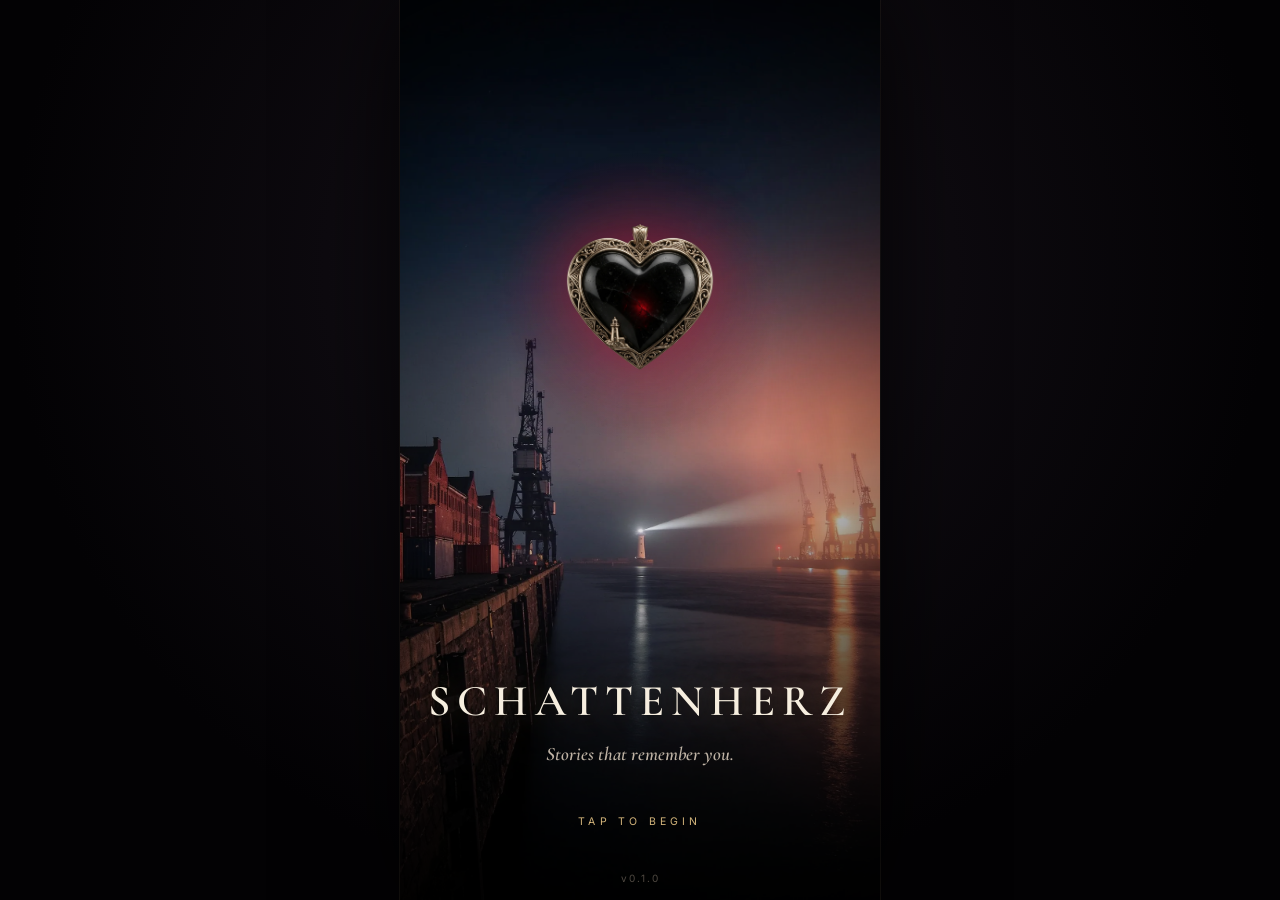
==== commit fff51ed9: "Spielversion 2026-10-31 (Quelle f733d41)" ====
--- a/index.html
+++ b/index.html
@@ -18,8 +18,8 @@
     <link rel="apple-touch-icon" href="./apple-touch-icon.png" />
     <link rel="manifest" href="./manifest.webmanifest" />
     <title>Schattenherz</title>
-    <script type="module" crossorigin src="./assets/index-b9HwZFbI.js"></script>
-    <link rel="stylesheet" crossorigin href="./assets/index-MFYghvM9.css">
+    <script type="module" crossorigin src="./assets/index-VKe6d-id.js"></script>
+    <link rel="stylesheet" crossorigin href="./assets/index-B7UrVWV4.css">
   </head>
   <body>
     <div id="root"></div>
--- a/assets/index-B7UrVWV4.css
+++ b/assets/index-B7UrVWV4.css
@@ -0,0 +1 @@
+@font-face{font-family:Cormorant Garamond;font-style:normal;font-display:swap;font-weight:600;src:url(./cormorant-garamond-cyrillic-ext-600-normal-BMhMHfrj.woff2)format("woff2"),url(./cormorant-garamond-cyrillic-ext-600-normal-CsIYWmWK.woff)format("woff");unicode-range:U+460-52F,U+1C80-1C8A,U+20B4,U+2DE0-2DFF,U+A640-A69F,U+FE2E-FE2F}@font-face{font-family:Cormorant Garamond;font-style:normal;font-display:swap;font-weight:600;src:url(./cormorant-garamond-cyrillic-600-normal-C2atO-64.woff2)format("woff2"),url(./cormorant-garamond-cyrillic-600-normal-FNmA3REe.woff)format("woff");unicode-range:U+301,U+400-45F,U+490-491,U+4B0-4B1,U+2116}@font-face{font-family:Cormorant Garamond;font-style:normal;font-display:swap;font-weight:600;src:url(./cormorant-garamond-vietnamese-600-normal-BoXdMtcr.woff2)format("woff2"),url(./cormorant-garamond-vietnamese-600-normal-C4HEjEaf.woff)format("woff");unicode-range:U+102-103,U+110-111,U+128-129,U+168-169,U+1A0-1A1,U+1AF-1B0,U+300-301,U+303-304,U+308-309,U+323,U+329,U+1EA0-1EF9,U+20AB}@font-face{font-family:Cormorant Garamond;font-style:normal;font-display:swap;font-weight:600;src:url(./cormorant-garamond-latin-ext-600-normal-DaBc-lu7.woff2)format("woff2"),url(./cormorant-garamond-latin-ext-600-normal-Dk3-quAP.woff)format("woff");unicode-range:U+100-2BA,U+2BD-2C5,U+2C7-2CC,U+2CE-2D7,U+2DD-2FF,U+304,U+308,U+329,U+1D00-1DBF,U+1E00-1E9F,U+1EF2-1EFF,U+2020,U+20A0-20AB,U+20AD-20C0,U+2113,U+2C60-2C7F,U+A720-A7FF}@font-face{font-family:Cormorant Garamond;font-style:normal;font-display:swap;font-weight:600;src:url(./cormorant-garamond-latin-600-normal-Co1r35X9.woff2)format("woff2"),url(./cormorant-garamond-latin-600-normal-2CBVLo0M.woff)format("woff");unicode-range:U+??,U+131,U+152-153,U+2BB-2BC,U+2C6,U+2DA,U+2DC,U+304,U+308,U+329,U+2000-206F,U+20AC,U+2122,U+2191,U+2193,U+2212,U+2215,U+FEFF,U+FFFD}@font-face{font-family:Cormorant Garamond;font-style:italic;font-display:swap;font-weight:600;src:url(./cormorant-garamond-cyrillic-ext-600-italic-o1-A_FsB.woff2)format("woff2"),url(./cormorant-garamond-cyrillic-ext-600-italic-Vv_u9p1E.woff)format("woff");unicode-range:U+460-52F,U+1C80-1C8A,U+20B4,U+2DE0-2DFF,U+A640-A69F,U+FE2E-FE2F}@font-face{font-family:Cormorant Garamond;font-style:italic;font-display:swap;font-weight:600;src:url(./cormorant-garamond-cyrillic-600-italic-Bp4BYShX.woff2)format("woff2"),url(./cormorant-garamond-cyrillic-600-italic-DP5iIMI9.woff)format("woff");unicode-range:U+301,U+400-45F,U+490-491,U+4B0-4B1,U+2116}@font-face{font-family:Cormorant Garamond;font-style:italic;font-display:swap;font-weight:600;src:url(./cormorant-garamond-vietnamese-600-italic-C3DTNE_9.woff2)format("woff2"),url(./cormorant-garamond-vietnamese-600-italic-Bdap-eNg.woff)format("woff");unicode-range:U+102-103,U+110-111,U+128-129,U+168-169,U+1A0-1A1,U+1AF-1B0,U+300-301,U+303-304,U+308-309,U+323,U+329,U+1EA0-1EF9,U+20AB}@font-face{font-family:Cormorant Garamond;font-style:italic;font-display:swap;font-weight:600;src:url(./cormorant-garamond-latin-ext-600-italic-DYtrqAWE.woff2)format("woff2"),url(./cormorant-garamond-latin-ext-600-italic-CcucBqPp.woff)format("woff");unicode-range:U+100-2BA,U+2BD-2C5,U+2C7-2CC,U+2CE-2D7,U+2DD-2FF,U+304,U+308,U+329,U+1D00-1DBF,U+1E00-1E9F,U+1EF2-1EFF,U+2020,U+20A0-20AB,U+20AD-20C0,U+2113,U+2C60-2C7F,U+A720-A7FF}@font-face{font-family:Cormorant Garamond;font-style:italic;font-display:swap;font-weight:600;src:url(./cormorant-garamond-latin-600-italic-DCuhXWyK.woff2)format("woff2"),url(./cormorant-garamond-latin-600-italic-BcJbkSJ4.woff)format("woff");unicode-range:U+??,U+131,U+152-153,U+2BB-2BC,U+2C6,U+2DA,U+2DC,U+304,U+308,U+329,U+2000-206F,U+20AC,U+2122,U+2191,U+2193,U+2212,U+2215,U+FEFF,U+FFFD}@font-face{font-family:Cormorant Garamond;font-style:normal;font-display:swap;font-weight:700;src:url(./cormorant-garamond-cyrillic-ext-700-normal-Do0rx6yy.woff2)format("woff2"),url(./cormorant-garamond-cyrillic-ext-700-normal-BaW-xaxb.woff)format("woff");unicode-range:U+460-52F,U+1C80-1C8A,U+20B4,U+2DE0-2DFF,U+A640-A69F,U+FE2E-FE2F}@font-face{font-family:Cormorant Garamond;font-style:normal;font-display:swap;font-weight:700;src:url(./cormorant-garamond-cyrillic-700-normal-SLG_-a_c.woff2)format("woff2"),url(./cormorant-garamond-cyrillic-700-normal-D3uyJ5DH.woff)format("woff");unicode-range:U+301,U+400-45F,U+490-491,U+4B0-4B1,U+2116}@font-face{font-family:Cormorant Garamond;font-style:normal;font-display:swap;font-weight:700;src:url(./cormorant-garamond-vietnamese-700-normal--OtHbi1I.woff2)format("woff2"),url(./cormorant-garamond-vietnamese-700-normal-GOTdnRS1.woff)format("woff");unicode-range:U+102-103,U+110-111,U+128-129,U+168-169,U+1A0-1A1,U+1AF-1B0,U+300-301,U+303-304,U+308-309,U+323,U+329,U+1EA0-1EF9,U+20AB}@font-face{font-family:Cormorant Garamond;font-style:normal;font-display:swap;font-weight:700;src:url(./cormorant-garamond-latin-ext-700-normal-CNjt5vTB.woff2)format("woff2"),url(./cormorant-garamond-latin-ext-700-normal-qRbaVVD7.woff)format("woff");unicode-range:U+100-2BA,U+2BD-2C5,U+2C7-2CC,U+2CE-2D7,U+2DD-2FF,U+304,U+308,U+329,U+1D00-1DBF,U+1E00-1E9F,U+1EF2-1EFF,U+2020,U+20A0-20AB,U+20AD-20C0,U+2113,U+2C60-2C7F,U+A720-A7FF}@font-face{font-family:Cormorant Garamond;font-style:normal;font-display:swap;font-weight:700;src:url(./cormorant-garamond-latin-700-normal-DajfzrDU.woff2)format("woff2"),url(./cormorant-garamond-latin-700-normal-O25Qpphb.woff)format("woff");unicode-range:U+??,U+131,U+152-153,U+2BB-2BC,U+2C6,U+2DA,U+2DC,U+304,U+308,U+329,U+2000-206F,U+20AC,U+2122,U+2191,U+2193,U+2212,U+2215,U+FEFF,U+FFFD}@font-face{font-family:Inter;font-style:normal;font-display:swap;font-weight:400;src:url(./inter-cyrillic-ext-400-normal-BQZuk6qB.woff2)format("woff2"),url(./inter-cyrillic-ext-400-normal-DQukG94-.woff)format("woff");unicode-range:U+460-52F,U+1C80-1C8A,U+20B4,U+2DE0-2DFF,U+A640-A69F,U+FE2E-FE2F}@font-face{font-family:Inter;font-style:normal;font-display:swap;font-weight:400;src:url(./inter-cyrillic-400-normal-obahsSVq.woff2)format("woff2"),url(./inter-cyrillic-400-normal-HOLc17fK.woff)format("woff");unicode-range:U+301,U+400-45F,U+490-491,U+4B0-4B1,U+2116}@font-face{font-family:Inter;font-style:normal;font-display:swap;font-weight:400;src:url(./inter-greek-ext-400-normal-DGGRlc-M.woff2)format("woff2"),url(./inter-greek-ext-400-normal-KugGGMne.woff)format("woff");unicode-range:U+1F??}@font-face{font-family:Inter;font-style:normal;font-display:swap;font-weight:400;src:url(./inter-greek-400-normal-B4URO6DV.woff2)format("woff2"),url(./inter-greek-400-normal-q2sYcFCs.woff)format("woff");unicode-range:U+370-377,U+37A-37F,U+384-38A,U+38C,U+38E-3A1,U+3A3-3FF}@font-face{font-family:Inter;font-style:normal;font-display:swap;font-weight:400;src:url(./inter-vietnamese-400-normal-DMkecbls.woff2)format("woff2"),url(./inter-vietnamese-400-normal-Bbgyi5SW.woff)format("woff");unicode-range:U+102-103,U+110-111,U+128-129,U+168-169,U+1A0-1A1,U+1AF-1B0,U+300-301,U+303-304,U+308-309,U+323,U+329,U+1EA0-1EF9,U+20AB}@font-face{font-family:Inter;font-style:normal;font-display:swap;font-weight:400;src:url(./inter-latin-ext-400-normal-C1nco2VV.woff2)format("woff2"),url(./inter-latin-ext-400-normal-77YHD8bZ.woff)format("woff");unicode-range:U+100-2BA,U+2BD-2C5,U+2C7-2CC,U+2CE-2D7,U+2DD-2FF,U+304,U+308,U+329,U+1D00-1DBF,U+1E00-1E9F,U+1EF2-1EFF,U+2020,U+20A0-20AB,U+20AD-20C0,U+2113,U+2C60-2C7F,U+A720-A7FF}@font-face{font-family:Inter;font-style:normal;font-display:swap;font-weight:400;src:url(./inter-latin-400-normal-C38fXH4l.woff2)format("woff2"),url(./inter-latin-400-normal-CyCys3Eg.woff)format("woff");unicode-range:U+??,U+131,U+152-153,U+2BB-2BC,U+2C6,U+2DA,U+2DC,U+304,U+308,U+329,U+2000-206F,U+20AC,U+2122,U+2191,U+2193,U+2212,U+2215,U+FEFF,U+FFFD}@font-face{font-family:Inter;font-style:normal;font-display:swap;font-weight:500;src:url(./inter-cyrillic-ext-500-normal-B0yAr1jD.woff2)format("woff2"),url(./inter-cyrillic-ext-500-normal-BmqWE9Dz.woff)format("woff");unicode-range:U+460-52F,U+1C80-1C8A,U+20B4,U+2DE0-2DFF,U+A640-A69F,U+FE2E-FE2F}@font-face{font-family:Inter;font-style:normal;font-display:swap;font-weight:500;src:url(./inter-cyrillic-500-normal-BasfLYem.woff2)format("woff2"),url(./inter-cyrillic-500-normal-CxZf_p3X.woff)format("woff");unicode-range:U+301,U+400-45F,U+490-491,U+4B0-4B1,U+2116}@font-face{font-family:Inter;font-style:normal;font-display:swap;font-weight:500;src:url(./inter-greek-ext-500-normal-C4iEst2y.woff2)format("woff2"),url(./inter-greek-ext-500-normal-2j5mBUwD.woff)format("woff");unicode-range:U+1F??}@font-face{font-family:Inter;font-style:normal;font-display:swap;font-weight:500;src:url(./inter-greek-500-normal-BIZE56-Y.woff2)format("woff2"),url(./inter-greek-500-normal-Xzm54t5V.woff)format("woff");unicode-range:U+370-377,U+37A-37F,U+384-38A,U+38C,U+38E-3A1,U+3A3-3FF}@font-face{font-family:Inter;font-style:normal;font-display:swap;font-weight:500;src:url(./inter-vietnamese-500-normal-DOriooB6.woff2)format("woff2"),url(./inter-vietnamese-500-normal-mJboJaSs.woff)format("woff");unicode-range:U+102-103,U+110-111,U+128-129,U+168-169,U+1A0-1A1,U+1AF-1B0,U+300-301,U+303-304,U+308-309,U+323,U+329,U+1EA0-1EF9,U+20AB}@font-face{font-family:Inter;font-style:normal;font-display:swap;font-weight:500;src:url(./inter-latin-ext-500-normal-CV4jyFjo.woff2)format("woff2"),url(./inter-latin-ext-500-normal-BxGbmqWO.woff)format("woff");unicode-range:U+100-2BA,U+2BD-2C5,U+2C7-2CC,U+2CE-2D7,U+2DD-2FF,U+304,U+308,U+329,U+1D00-1DBF,U+1E00-1E9F,U+1EF2-1EFF,U+2020,U+20A0-20AB,U+20AD-20C0,U+2113,U+2C60-2C7F,U+A720-A7FF}@font-face{font-family:Inter;font-style:normal;font-display:swap;font-weight:500;src:url(./inter-latin-500-normal-Cerq10X2.woff2)format("woff2"),url(./inter-latin-500-normal-BL9OpVg8.woff)format("woff");unicode-range:U+??,U+131,U+152-153,U+2BB-2BC,U+2C6,U+2DA,U+2DC,U+304,U+308,U+329,U+2000-206F,U+20AC,U+2122,U+2191,U+2193,U+2212,U+2215,U+FEFF,U+FFFD}@font-face{font-family:Inter;font-style:normal;font-display:swap;font-weight:600;src:url(./inter-cyrillic-ext-600-normal-Dfes3d0z.woff2)format("woff2"),url(./inter-cyrillic-ext-600-normal-Bcila6Z-.woff)format("woff");unicode-range:U+460-52F,U+1C80-1C8A,U+20B4,U+2DE0-2DFF,U+A640-A69F,U+FE2E-FE2F}@font-face{font-family:Inter;font-style:normal;font-display:swap;font-weight:600;src:url(./inter-cyrillic-600-normal-CWCymEST.woff2)format("woff2"),url(./inter-cyrillic-600-normal-4D_pXhcN.woff)format("woff");unicode-range:U+301,U+400-45F,U+490-491,U+4B0-4B1,U+2116}@font-face{font-family:Inter;font-style:normal;font-display:swap;font-weight:600;src:url(./inter-greek-ext-600-normal-DRtmH8MT.woff2)format("woff2"),url(./inter-greek-ext-600-normal-B8X0CLgF.woff)format("woff");unicode-range:U+1F??}@font-face{font-family:Inter;font-style:normal;font-display:swap;font-weight:600;src:url(./inter-greek-600-normal-plRanbMR.woff2)format("woff2"),url(./inter-greek-600-normal-BZpKdvQh.woff)format("woff");unicode-range:U+370-377,U+37A-37F,U+384-38A,U+38C,U+38E-3A1,U+3A3-3FF}@font-face{font-family:Inter;font-style:normal;font-display:swap;font-weight:600;src:url(./inter-vietnamese-600-normal-Cc8MFFhd.woff2)format("woff2"),url(./inter-vietnamese-600-normal-BuLX-rYi.woff)format("woff");unicode-range:U+102-103,U+110-111,U+128-129,U+168-169,U+1A0-1A1,U+1AF-1B0,U+300-301,U+303-304,U+308-309,U+323,U+329,U+1EA0-1EF9,U+20AB}@font-face{font-family:Inter;font-style:normal;font-display:swap;font-weight:600;src:url(./inter-latin-ext-600-normal-D2bJ5OIk.woff2)format("woff2"),url(./inter-latin-ext-600-normal-CIVaiw4L.woff)format("woff");unicode-range:U+100-2BA,U+2BD-2C5,U+2C7-2CC,U+2CE-2D7,U+2DD-2FF,U+304,U+308,U+329,U+1D00-1DBF,U+1E00-1E9F,U+1EF2-1EFF,U+2020,U+20A0-20AB,U+20AD-20C0,U+2113,U+2C60-2C7F,U+A720-A7FF}@font-face{font-family:Inter;font-style:normal;font-display:swap;font-weight:600;src:url(./inter-latin-600-normal-LgqL8muc.woff2)format("woff2"),url(./inter-latin-600-normal-CiBQ2DWP.woff)format("woff");unicode-range:U+??,U+131,U+152-153,U+2BB-2BC,U+2C6,U+2DA,U+2DC,U+304,U+308,U+329,U+2000-206F,U+20AC,U+2122,U+2191,U+2193,U+2212,U+2215,U+FEFF,U+FFFD}@font-face{font-family:Inter;font-style:normal;font-display:swap;font-weight:700;src:url(./inter-cyrillic-ext-700-normal-BjwYoWNd.woff2)format("woff2"),url(./inter-cyrillic-ext-700-normal-LO58E6JB.woff)format("woff");unicode-range:U+460-52F,U+1C80-1C8A,U+20B4,U+2DE0-2DFF,U+A640-A69F,U+FE2E-FE2F}@font-face{font-family:Inter;font-style:normal;font-display:swap;font-weight:700;src:url(./inter-cyrillic-700-normal-CjBOestx.woff2)format("woff2"),url(./inter-cyrillic-700-normal-DrXBdSj3.woff)format("woff");unicode-range:U+301,U+400-45F,U+490-491,U+4B0-4B1,U+2116}@font-face{font-family:Inter;font-style:normal;font-display:swap;font-weight:700;src:url(./inter-greek-ext-700-normal-qfdV9bQt.woff2)format("woff2"),url(./inter-greek-ext-700-normal-BoQ6DsYi.woff)format("woff");unicode-range:U+1F??}@font-face{font-family:Inter;font-style:normal;font-display:swap;font-weight:700;src:url(./inter-greek-700-normal-C3JjAnD8.woff2)format("woff2"),url(./inter-greek-700-normal-BUv2fZ6O.woff)format("woff");unicode-range:U+370-377,U+37A-37F,U+384-38A,U+38C,U+38E-3A1,U+3A3-3FF}@font-face{font-family:Inter;font-style:normal;font-display:swap;font-weight:700;src:url(./inter-vietnamese-700-normal-DlLaEgI2.woff2)format("woff2"),url(./inter-vietnamese-700-normal-BZaoP0fm.woff)format("woff");unicode-range:U+102-103,U+110-111,U+128-129,U+168-169,U+1A0-1A1,U+1AF-1B0,U+300-301,U+303-304,U+308-309,U+323,U+329,U+1EA0-1EF9,U+20AB}@font-face{font-family:Inter;font-style:normal;font-display:swap;font-weight:700;src:url(./inter-latin-ext-700-normal-Ca8adRJv.woff2)format("woff2"),url(./inter-latin-ext-700-normal-TidjK2hL.woff)format("woff");unicode-range:U+100-2BA,U+2BD-2C5,U+2C7-2CC,U+2CE-2D7,U+2DD-2FF,U+304,U+308,U+329,U+1D00-1DBF,U+1E00-1E9F,U+1EF2-1EFF,U+2020,U+20A0-20AB,U+20AD-20C0,U+2113,U+2C60-2C7F,U+A720-A7FF}@font-face{font-family:Inter;font-style:normal;font-display:swap;font-weight:700;src:url(./inter-latin-700-normal-Yt3aPRUw.woff2)format("woff2"),url(./inter-latin-700-normal-BLAVimhd.woff)format("woff");unicode-range:U+??,U+131,U+152-153,U+2BB-2BC,U+2C6,U+2DA,U+2DC,U+304,U+308,U+329,U+2000-206F,U+20AC,U+2122,U+2191,U+2193,U+2212,U+2215,U+FEFF,U+FFFD}:root{--bg:#08070a;--bg-2:#0f0c11;--panel:#0d0a0fdb;--panel-solid:#110e13;--panel-2:#18141a;--line:#dec59121;--line-strong:#dec59152;--text:#f3ede4;--text-dim:#bfb3a5;--text-faint:#857a6d;--gold:#d4b57b;--gold-2:#efdcb2;--gold-deep:#9b7943;--gold-soft:#d4b57b1f;--gold-grad:linear-gradient(135deg, #f1e0b8 0%, #d0ab6b 42%, #a07c43 72%, #d9bd85 100%);--crimson:#a51d3a;--crimson-2:#d0506a;--violet:#a99be0;--violet-soft:#a99be024;--ok:#8fc7a3;--danger:#d0506a;--font-display:"Cormorant Garamond", "Times New Roman", serif;--font-ui:"Inter", system-ui, -apple-system, "Segoe UI", Roboto, sans-serif;--radius:10px;--radius-sm:6px;--safe-top:env(safe-area-inset-top,0px);--safe-bottom:env(safe-area-inset-bottom,0px);--tabbar-h:64px;--tex-panel:none;--tex-paper:none;--lightningcss-light: ;--lightningcss-dark:initial;color-scheme:dark}*{box-sizing:border-box;-webkit-tap-highlight-color:transparent}html,body{height:100%;color:var(--text);font-family:var(--font-ui);-webkit-font-smoothing:antialiased;-webkit-text-size-adjust:100%;overscroll-behavior:none;background:#030204;margin:0;font-size:16px;line-height:1.5}#root{height:100%}button{font:inherit;color:inherit;cursor:pointer;touch-action:manipulation;background:0 0;border:0;padding:0}button:disabled{cursor:default;opacity:.45}input{font:inherit;color:inherit}a{color:var(--gold-2)}:focus-visible{outline:1px solid var(--gold-2);outline-offset:3px}h1,h2,h3{font-family:var(--font-display);letter-spacing:.01em;margin:0;font-weight:600}.app{background:var(--bg);isolation:isolate;width:100%;max-width:480px;height:100%;margin:0 auto;position:relative;overflow:hidden}@media (min-width:520px){body{background:radial-gradient(circle at 50% 30%,#17121a 0%,#030204 70%)}.app{box-shadow:0 0 90px #000000d9,0 0 0 1px #dec59114}}.screen{background:radial-gradient(ellipse at 50% -10%, #d4b57b12 0%, transparent 55%), var(--bg);flex-direction:column;animation:.45s both screen-in;display:flex;position:absolute;top:0;bottom:0;left:0;right:0}@keyframes screen-in{0%{opacity:0}}.scroll{-webkit-overflow-scrolling:touch;padding:0 16px calc(var(--tabbar-h) + var(--safe-bottom) + 28px);flex:1;overflow-y:auto}.scroll.no-tabbar{padding-bottom:calc(var(--safe-bottom) + 28px)}.header{padding:calc(var(--safe-top) + 14px) 16px 10px;z-index:2;align-items:center;gap:10px;display:flex;position:relative}.header h1{text-overflow:ellipsis;white-space:nowrap;flex:1;min-width:0;font-size:27px;overflow:hidden}.icon-btn{width:40px;height:40px;color:var(--gold-2);border:1px solid var(--line-strong);-webkit-backdrop-filter:blur(6px);background:#08060a8c;border-radius:50%;flex-shrink:0;place-items:center;display:grid;position:relative}.icon-btn svg,.icon-btn img{width:19px;height:19px}.icon-btn .badge{background:var(--gold-grad);color:#1a1209;border-radius:9px;place-items:center;min-width:17px;height:17px;padding:0 4px;font-size:10px;font-weight:700;display:grid;position:absolute;top:-3px;right:-3px}.gem-counter,.streak-chip{border:1px solid var(--line-strong);height:34px;color:var(--gold-2);letter-spacing:.02em;font-variant-numeric:tabular-nums;-webkit-backdrop-filter:blur(6px);background:#08060a8c;border-radius:17px;align-items:center;gap:6px;padding:0 12px 0 10px;font-size:13.5px;font-weight:600;display:inline-flex}.ornament{color:var(--gold);justify-content:center;align-items:center;gap:10px;width:70%;margin:10px auto;display:flex}.ornament:before,.ornament:after{content:"";background:linear-gradient(90deg, transparent, var(--gold-deep));flex:1;height:1px}.ornament:after{background:linear-gradient(270deg, transparent, var(--gold-deep))}.ornament i{border:1px solid var(--gold);width:6px;height:6px;transform:rotate(45deg)}.ornament img{width:100%;height:auto}.ornament.has-img:before,.ornament.has-img:after{display:none}.btn{border-radius:var(--radius-sm);letter-spacing:.14em;text-transform:uppercase;min-height:50px;color:var(--gold-2);border:1px solid var(--line-strong);background:#0a080c99;justify-content:center;align-items:center;gap:8px;padding:12px 22px;font-size:13px;font-weight:600;transition:transform .12s,background .25s,border-color .25s;display:inline-flex}.btn:active:not(:disabled){border-color:var(--gold);transform:scale(.98)}.btn.primary,.btn.gold{color:#1b130a;background:var(--gold-grad);border-color:#fff0d28c;box-shadow:0 10px 30px #a07c4340,inset 0 1px #ffffff73}.btn.ghost{color:var(--text-dim);background:0 0;border-color:#0000}.btn.danger{color:#f0b3c0;background:#a51d3a1a;border-color:#d0506a8c}.btn.block{width:100%}.btn.small{letter-spacing:.12em;min-height:34px;padding:6px 14px;font-size:11px}.card{background:linear-gradient(180deg, #18131aeb, #0e0b10f5), var(--tex-panel);border:1px solid var(--line);border-radius:var(--radius);background-size:cover;padding:16px}.section-title{text-transform:uppercase;letter-spacing:.28em;color:var(--gold);align-items:center;gap:12px;margin:28px 2px 12px;font-size:10.5px;font-weight:600;display:flex}.section-title:after{content:"";background:linear-gradient(90deg, var(--line-strong), transparent);flex:1;height:1px}.muted{color:var(--text-dim)}.faint{color:var(--text-faint);font-size:13px}.tabs{border-bottom:1px solid var(--line);scrollbar-width:none;gap:2px;margin:6px 0 12px;display:flex;overflow-x:auto}.tabs::-webkit-scrollbar{display:none}.tabs button{letter-spacing:.14em;text-transform:uppercase;color:var(--text-faint);white-space:nowrap;border-bottom:1px solid #0000;flex:1 0 auto;margin-bottom:-1px;padding:10px 12px;font-size:11px;font-weight:600}.tabs button.active{color:var(--gold-2);border-bottom-color:var(--gold)}.tabbar{z-index:20;height:calc(var(--tabbar-h) + var(--safe-bottom));padding-bottom:var(--safe-bottom);border-top:1px solid var(--line);-webkit-backdrop-filter:blur(14px);background:linear-gradient(#0a080ceb,#060508fa);display:flex;position:absolute;bottom:0;left:0;right:0}.tabbar button{letter-spacing:.06em;text-transform:uppercase;color:var(--text-faint);flex-direction:column;flex:1;justify-content:center;align-items:center;gap:5px;min-width:0;font-size:8.5px;font-weight:600;display:flex;position:relative}.tabbar button svg,.tabbar button img{width:21px;height:21px}.tabbar button.active{color:var(--gold-2)}.tabbar button.active:before{content:"";background:var(--gold);width:7px;height:7px;position:absolute;top:-4px;transform:rotate(45deg);box-shadow:0 0 12px #d4b57bb3}.modal-backdrop{z-index:50;padding:16px 12px calc(var(--safe-bottom) + 12px);-webkit-backdrop-filter:blur(3px);background:#030204c7;justify-content:center;align-items:flex-end;animation:.25s both fade-in;display:flex;position:absolute;top:0;bottom:0;left:0;right:0}.modal-backdrop.center{align-items:center}.modal{background:linear-gradient(180deg, #1a151cfa, #0c0a0efc), var(--tex-panel);border:1px solid var(--line-strong);border-radius:var(--radius);background-size:cover;width:100%;max-height:88%;padding:26px 22px 20px;animation:.32s cubic-bezier(.2,.9,.3,1.1) both sheet-in;overflow-y:auto;box-shadow:0 -10px 70px #000000b3,inset 0 0 0 4px #00000040,inset 0 0 0 5px #dec59114}.modal h2{text-align:center;margin-bottom:4px;font-size:28px}.modal p{color:var(--text-dim);margin:10px 0}.modal .actions{flex-direction:column;gap:10px;margin-top:20px;display:flex}@keyframes fade-in{0%{opacity:0}}@keyframes sheet-in{0%{opacity:0;transform:translateY(24px)}}.toasts{top:calc(var(--safe-top) + 64px);z-index:60;pointer-events:none;flex-direction:column;align-items:center;gap:8px;display:flex;position:absolute;left:14px;right:14px}.toast{border:1px solid var(--line-strong);letter-spacing:.01em;pointer-events:auto;-webkit-backdrop-filter:blur(8px);background:#0a080ce6;border-radius:999px;align-items:center;gap:10px;max-width:100%;padding:9px 16px 9px 12px;font-size:13px;font-weight:500;animation:.4s cubic-bezier(.2,.9,.3,1.2) both toast-in;display:flex;box-shadow:0 10px 30px #0000008c}.toast .t-icon{width:22px;height:22px;color:var(--gold);flex-shrink:0;place-items:center;display:grid}.toast .t-icon svg,.toast .t-icon img{width:17px;height:17px}.toast .t-sub{color:var(--text-faint);margin-left:6px;font-size:11.5px}.toast.rel-up .t-icon,.toast.rel-down .t-icon{color:var(--toast-color,var(--crimson-2))}.toast.clue{border-color:#a99be073}.toast.clue .t-icon{color:var(--violet)}.toast.error{border-color:#d0506a99}.toast.saved{letter-spacing:.16em;text-transform:uppercase;color:var(--text-dim);padding:6px 14px 6px 10px;font-size:11px}.toast.echo{border-radius:var(--radius);text-align:center;font-family:var(--font-display);background:radial-gradient(at 50% 0,#a99be038 0%,#0000 70%),#0a080ef2;border-color:#a99be073;flex-direction:column;gap:2px;padding:16px 30px 18px;font-size:21px;font-style:italic;font-weight:600;animation:1s both echo-in;box-shadow:0 0 50px #a99be038,0 14px 40px #0009}.toast.echo .t-icon{width:auto;height:auto;font-family:var(--font-ui);letter-spacing:.32em;text-transform:uppercase;color:var(--violet);font-size:10px;font-style:normal}@keyframes toast-in{0%{opacity:0;transform:translateY(-10px)scale(.97)}}@keyframes echo-in{0%{opacity:0;filter:blur(6px);letter-spacing:.16em;transform:scale(1.08)}60%{opacity:1;filter:blur()}to{opacity:1;letter-spacing:.01em;transform:none}}@media (prefers-reduced-motion:reduce){*,:before,:after{transition-duration:.01ms!important;animation-duration:.01ms!important;animation-iteration-count:1!important}}svg.gem,img.gem{flex-shrink:0;width:16px;height:16px}.ornament img,.tile .frame,.tabbar img,.icon-btn img,.p-icon img,img.gem{mix-blend-mode:screen}.stage{background:#000;position:absolute;top:0;bottom:0;left:0;right:0;overflow:hidden}.bg-layer{animation:1s both bg-in;position:absolute;top:0;bottom:0;left:0;right:0}.bg-stack{position:absolute;top:0;bottom:0;left:0;right:0}.bg-layer img,.bg-layer video{object-fit:cover;width:100%;height:100%}.bg-layer>img,.bg-layer>video{transform-origin:var(--kb-origin,50% 60%);will-change:transform;animation:46s ease-in-out infinite alternate kenburns}.bg-still .bg-layer>img,.bg-still .bg-layer>video,.bg-still .fx{animation:none}@keyframes kenburns{0%{transform:scale(1.015)}to{transform:scale(1.075) translate(var(--kb-x,-1%), var(--kb-y,-0.6%))}}.bg-layer .silhouette{width:100%;height:100%;position:absolute;top:0;bottom:0;left:0;right:0}@keyframes bg-in{0%{opacity:0}}.vignette{pointer-events:none;background:radial-gradient(at 50% 38%,#0000 38%,#0009 100%),linear-gradient(#00000080 0%,#0000 16% 52%,#000000d1 100%);position:absolute;top:0;bottom:0;left:0;right:0}.grain{pointer-events:none;opacity:.07;mix-blend-mode:overlay;background-image:url("data:image/svg+xml,%3Csvg xmlns='http://www.w3.org/2000/svg' width='160' height='160'%3E%3Cfilter id='n'%3E%3CfeTurbulence type='fractalNoise' baseFrequency='0.9' numOctaves='2' stitchTiles='stitch'/%3E%3C/filter%3E%3Crect width='100%25' height='100%25' filter='url(%23n)'/%3E%3C/svg%3E");position:absolute;top:0;bottom:0;left:0;right:0}.fx{pointer-events:none;position:absolute;top:-10%;bottom:-10%;left:-10%;right:-10%}.fx-rain{opacity:.75;background-image:repeating-linear-gradient(104deg,#0000 0 22px,#becde61c 22px 23px,#0000 23px 47px),repeating-linear-gradient(100deg,#0000 0 31px,#becde612 31px 32px,#0000 32px 70px);background-size:120px 220px,160px 300px;animation:.55s linear infinite rain}@keyframes rain{to{background-position:-40px 220px,-50px 300px}}.fx-fog{background:radial-gradient(at 20% 70%,#c8c8d724 0%,#0000 45%),radial-gradient(at 80% 60%,#c8c8d71a 0%,#0000 50%);animation:14s ease-in-out infinite alternate drift}@keyframes drift{to{transform:translate(8%)}}.fx-neon{background:radial-gradient(at 50% 15%,#c828503d 0%,#0000 40%),radial-gradient(at 15% 40%,#7846c81f 0%,#0000 40%);animation:3.5s ease-in-out infinite neon}@keyframes neon{0%,to{opacity:1}47%{opacity:.85}50%{opacity:.55}53%{opacity:.9}}.fx-candles{background-image:radial-gradient(circle,#ffc46ee6 0 1.5px,#ffa04638 2px,#0000 7px);background-position:0 100%;background-repeat:repeat-x;background-size:34px 22px;height:32%;animation:2.2s steps(6,end) infinite flicker;top:auto;bottom:18%;-webkit-mask-image:linear-gradient(#0000 0%,#000 60%,#0000 100%);mask-image:linear-gradient(#0000 0%,#000 60%,#0000 100%)}@keyframes flicker{0%,to{opacity:.95}30%{opacity:.75}60%{opacity:1}}.fx-water{background:repeating-linear-gradient(0deg,#0000 0 18px,#78b4dc0d 18px 20px),radial-gradient(at 50% 0,#508cc829 0%,#0000 60%);animation:6s ease-in-out infinite alternate water}@keyframes water{to{transform:translateY(3%)scaleX(1.04)}}.fx-dust{opacity:.55;background-image:radial-gradient(circle,#fff0d273 0 1px,#0000 1.5px);background-size:60px 80px;animation:30s linear infinite dust}@keyframes dust{to{background-position:60px -160px}}.fx-snow{background-image:radial-gradient(circle,#fffc 0 1.5px,#0000 2px);background-size:50px 70px;animation:8s linear infinite snow}@keyframes snow{to{background-position:30px 280px}}.fx-lamp{background:radial-gradient(at 50% 0,#d7e6ff38 0%,#0000 58%);animation:7.3s step-end infinite lamp}@keyframes lamp{0%,61%,67%,to{opacity:1}62%{opacity:.3}63%{opacity:.9}64%{opacity:.15}65%{opacity:.8}88%{opacity:.7}89%{opacity:1}}.fx-screens{background:repeating-linear-gradient(0deg,#78beff09 0 2px,#0000 2px 5px),radial-gradient(at 50% 72%,#5aa0ff2b 0%,#0000 60%);animation:4.2s ease-in-out infinite screens}@keyframes screens{0%,to{opacity:.9;transform:translateY(0)}50%{opacity:.6;transform:translateY(1.2%)}}.fx-redlight{background:radial-gradient(at 50% 30%,#c8141e4d 0%,#0000 66%);animation:2.8s ease-in-out infinite redlight}.fx-redlight:after{content:"";background:radial-gradient(circle,#ff463cf2 0 1px,#0000 1.7px) 0 0/23px 17px;animation:1.4s steps(2,end) infinite leds;position:absolute;top:38%;bottom:38%;left:14%;right:14%;-webkit-mask-image:linear-gradient(90deg,#0000,#000 20% 80%,#0000);mask-image:linear-gradient(90deg,#0000,#000 20% 80%,#0000)}@keyframes redlight{0%,to{opacity:1}50%{opacity:.62}}@keyframes leds{50%{opacity:.25}}.fx-swing{transform-origin:50% 0;background:radial-gradient(42% 68% at 50% 6%,#ffc4733d 0%,#0000 72%);animation:3.6s ease-in-out infinite alternate swing;top:-25%;bottom:0;left:-15%;right:-15%}@keyframes swing{0%{transform:rotate(-7deg)}to{transform:rotate(7deg)}}.fx-steam{background:radial-gradient(18% 24% at 42% 72%,#ebebf021 0%,#0000 70%),radial-gradient(13% 20% at 57% 80%,#ebebf01a 0%,#0000 70%);animation:7.5s ease-out infinite steam}@keyframes steam{0%{opacity:0;transform:translateY(8%)scale(.92)}30%{opacity:1}to{opacity:0;transform:translateY(-22%)scale(1.25)}}.fx-rays{background:repeating-linear-gradient(115deg,#0000 0 9%,#ffecc812 9% 13%,#0000 13% 22%);animation:10s ease-in-out infinite alternate rays;-webkit-mask-image:linear-gradient(#000 0%,#0000 88%);mask-image:linear-gradient(#000 0%,#0000 88%)}@keyframes rays{0%{opacity:.5;transform:translate(-2%)}to{opacity:1;transform:translate(2%)}}.fx-beam{background:linear-gradient(100deg,#0000 36%,#fff4d629 48%,#fff4d60d 55%,#0000 62%);animation:11s ease-in-out infinite beam}@keyframes beam{0%{opacity:0;transform:translate(-70%)}15%{opacity:1}50%{opacity:.85;transform:translate(70%)}60%,to{opacity:0;transform:translate(70%)}}.fx-window{opacity:.85;background-image:radial-gradient(2px 3px at 30% 40%,#d2e1f557,#0000),radial-gradient(1.5px 2.5px at 70% 70%,#d2e1f542,#0000);background-size:64px 90px,92px 124px;animation:16s linear infinite window}@keyframes window{to{background-position:0 180px,0 372px}}.fx-lightning{opacity:0;background:radial-gradient(at 62% 8%,#e1ebff8c 0%,#e1ebff24 42%,#0000 76%);animation:9s linear infinite lightning}@keyframes lightning{0%,81%,84.5%,to{opacity:0}82%{opacity:1}83%{opacity:.15}83.6%{opacity:.8}}.fx-embers{background:radial-gradient(circle,#ffaa46d9 0 1.2px,#0000 2px) 0 0/54px 70px,radial-gradient(at 50% 112%,#ff6e1e5c 0%,#0000 60%);animation:6s linear infinite embers}@keyframes embers{to{background-position:20px -140px,0 0}}.figure-wrap{pointer-events:none;justify-content:center;align-items:flex-end;height:80%;display:flex;position:absolute;bottom:0;left:0;right:0}.figure{justify-content:center;align-items:flex-end;max-width:100%;height:100%;animation:.55s cubic-bezier(.2,.8,.3,1) both figure-in;display:flex}.figure svg{filter:drop-shadow(0 0 40px #000c);width:auto;height:100%;display:block}.figure img,.figure canvas{object-fit:contain;object-position:bottom center;filter:drop-shadow(0 12px 28px #0009);width:auto;max-width:125%;height:100%;display:block;-webkit-mask-image:linear-gradient(#000 80%,#0000 99%);mask-image:linear-gradient(#000 80%,#0000 99%)}.figure canvas.keyed-pending{display:none}@keyframes figure-in{0%{opacity:0;transform:translateY(12px)scale(.985)}}.figure-wrap.leaving{animation:.42s forwards figure-out}.figure-wrap.leaving .figure{animation:none}@keyframes figure-out{to{opacity:0;transform:translateY(10px)scale(.99)}}.photo-figure{transform-origin:50% 100%;will-change:transform;justify-content:center;align-items:flex-end;height:100%;animation:5.4s ease-in-out infinite breathe;display:flex;position:relative}@keyframes breathe{0%,to{transform:none}28%{transform:scale(1.002,1.005)rotate(.1deg)}50%{transform:scale(1.003,1.007)}76%{transform:scale(1.001,1.003)rotate(-.08deg)}}.photo-figure img.pose-out{animation:.36s forwards pose-out;position:absolute;bottom:0;left:50%;transform:translate(-50%)}@keyframes pose-out{to{opacity:0}}.photo-figure img.blink-frame{opacity:0;position:absolute;bottom:0;left:50%;transform:translate(-50%)}.photo-figure img.blink-frame.blink-a{animation:.17s linear blink-a}.photo-figure img.blink-frame.blink-b{animation:.17s linear blink-b}@keyframes blink-a{0%,to{opacity:0}25%,70%{opacity:1}}@keyframes blink-b{0%,to{opacity:0}25%,70%{opacity:1}}.figure-light-fade{pointer-events:none;mix-blend-mode:soft-light;position:absolute;top:0;bottom:0;left:0;right:0;-webkit-mask-image:linear-gradient(#000 80%,#0000 99%);mask-image:linear-gradient(#000 80%,#0000 99%)}.figure-light{position:absolute;top:0;bottom:0;left:0;right:0;-webkit-mask-position:50% 100%;mask-position:50% 100%;-webkit-mask-size:auto 100%;mask-size:auto 100%;-webkit-mask-repeat:no-repeat;mask-repeat:no-repeat}.figure-light.warm{background:radial-gradient(at 50% 92%,#ffaa50b3,#ff8c3c47 60%,#0000);animation:2.3s steps(5,end) infinite light-flicker}.figure-light.neon{background:linear-gradient(200deg,#e1286e99,#0000 62%);animation:3.5s ease-in-out infinite light-pulse}.figure-light.cold{background:linear-gradient(#aac8ff8c,#0000 72%);animation:7.3s step-end infinite light-cold}.figure-light.flash{opacity:0;background:#e6f0ffd9;animation:9s linear infinite lightning}.figure-light.beam{background:linear-gradient(90deg,#0000 20%,#fff0c899 50%,#0000 80%);animation:11s ease-in-out infinite beam}@keyframes light-flicker{0%,to{opacity:.85}30%{opacity:.55}60%{opacity:.95}}@keyframes light-pulse{0%,to{opacity:.75}50%{opacity:.3}}@keyframes light-cold{0%,61%,67%,to{opacity:.6}62%,64%{opacity:.15}63%,65%{opacity:.5}}.reader-top{z-index:10;padding:calc(var(--safe-top) + 10px) 12px 8px;align-items:center;gap:8px;display:flex;position:absolute;top:0;left:0;right:0}.reader-top .spacer{flex:1}.location-card{top:calc(var(--safe-top) + 66px);z-index:9;font-family:var(--font-display);letter-spacing:.04em;color:var(--gold-2);white-space:nowrap;text-shadow:0 2px 12px #000000e6;border-top:1px solid var(--line-strong);border-bottom:1px solid var(--line-strong);pointer-events:none;background:linear-gradient(90deg,#0000,#0000008c,#0000);padding:7px 20px;font-size:17px;font-style:italic;animation:4.2s both location;position:absolute;left:50%;transform:translate(-50%)}@keyframes location{0%{opacity:0;letter-spacing:.2em}14%,76%{opacity:1;letter-spacing:.04em}to{opacity:0}}.tap-layer{z-index:5;position:absolute;top:0;bottom:0;left:0;right:0}.textbox{left:12px;right:12px;bottom:calc(var(--safe-bottom) + 14px);z-index:6;border-radius:var(--radius);background:linear-gradient(180deg, #100c12e6, #08060af2), var(--tex-panel);border:1px solid var(--line-strong);-webkit-backdrop-filter:blur(8px);cursor:pointer;background-size:cover;min-height:128px;padding:24px 22px 26px;font-size:16.5px;line-height:1.55;position:absolute;box-shadow:0 14px 50px #000000b3,inset 0 0 0 4px #0000004d,inset 0 0 0 5px #dec59112}.textbox.narration{font-family:var(--font-display);text-align:center;color:#efe6da;font-size:21px;font-weight:500;line-height:1.42}.textbox.thought{font-family:var(--font-display);color:#ddd2ea;border-color:#a99be059;font-size:20px;font-style:italic}.nameplate{font-family:var(--font-ui);letter-spacing:.24em;text-transform:uppercase;color:var(--gold-2);border:1px solid var(--line-strong);border-left:3px solid var(--np-color,var(--gold));background:#0c0a0e;border-radius:3px;padding:4px 16px 5px;font-size:11px;font-weight:600;position:absolute;top:-14px;left:18px;box-shadow:0 6px 18px #0009}.nameplate.player{border-left-width:1px;border-right:3px solid var(--np-color,var(--gold));left:auto;right:18px}.nameplate small{letter-spacing:.1em;opacity:.7;text-transform:none;margin-left:6px;font-weight:500}.recall-chip{letter-spacing:.2em;text-transform:uppercase;color:#e4defa;background:#120f1c;border:1px solid #a99be099;border-radius:3px;align-items:center;gap:5px;padding:3px 11px;font-size:10px;font-weight:600;display:inline-flex;position:absolute;top:-12px;right:18px;box-shadow:0 0 18px #a99be04d}.textbox .continue{border-right:1px solid var(--gold);border-bottom:1px solid var(--gold);width:8px;height:8px;animation:1.4s ease-in-out infinite bob;position:absolute;bottom:10px;right:18px;transform:rotate(45deg)}@keyframes bob{50%{opacity:.5;transform:rotate(45deg)translate(3px,3px)}}.clue-word{font:inherit;color:inherit;cursor:pointer;border-bottom:1px dotted #a99be099;padding:0 1px;display:inline}.clue-word.help{color:#dcd3ff;border-bottom:1px solid var(--violet);text-shadow:0 0 12px #a99be0cc}.clue-word.found{cursor:default;border-bottom:1px solid #a99be059}.clue-word .clue-mark{vertical-align:.05em;width:.7em;height:.7em;color:var(--violet);margin-left:3px;display:inline-block}.choices{left:14px;right:14px;bottom:calc(var(--safe-bottom) + 16px);z-index:7;flex-direction:column;gap:10px;animation:.35s both fade-in;display:flex;position:absolute}.choice-prompt{text-align:center;font-family:var(--font-display);color:var(--gold-2);text-shadow:0 2px 14px #000000f2;padding:4px 12px 6px;font-size:23px;font-style:italic}.choice{border-radius:var(--radius-sm);text-align:left;width:100%;min-height:58px;font-family:var(--font-display);color:var(--text);background:linear-gradient(180deg, #141016f0, #0a080cf5), var(--tex-panel);border:1px solid var(--line-strong);background-size:cover;align-items:center;gap:12px;padding:14px 20px;font-size:19px;font-weight:600;line-height:1.3;transition:transform .12s,border-color .2s,background .2s;animation:.4s cubic-bezier(.2,.9,.3,1.1) both choice-in;display:flex;position:relative;box-shadow:0 8px 26px #0000008c}.choice:before{content:"";border:1px solid var(--gold);flex-shrink:0;width:6px;height:6px;transform:rotate(45deg)}.choice:nth-child(2){animation-delay:50ms}.choice:nth-child(3){animation-delay:.1s}.choice:nth-child(4){animation-delay:.15s}.choice:nth-child(5){animation-delay:.2s}.choice:active:not(:disabled){border-color:var(--gold);background:#282016f2;transform:scale(.985)}.choice .c-text{flex:1}.choice.premium{background:linear-gradient(135deg,#3a2c16f2 0%,#0e0b10f5 65%);border-color:#dec591b3}.choice.premium:before{background:var(--gold)}.choice .cost{border:1px solid var(--line-strong);color:var(--gold-2);font-family:var(--font-ui);letter-spacing:.06em;border-radius:3px;flex-shrink:0;align-items:center;gap:5px;padding:4px 10px;font-size:12px;font-weight:600;display:inline-flex}.choice.secret{background:linear-gradient(135deg,#2a2048f2 0%,#0e0b10f5 65%);border-color:#a99be0b3;box-shadow:0 0 26px #a99be038,0 8px 26px #0000008c}.choice.secret:before{border-color:var(--violet)}.choice .tag{font-family:var(--font-ui);letter-spacing:.2em;text-transform:uppercase;color:#dcd3ff;background:#120f1c;border:1px solid #a99be0b3;border-radius:2px;align-items:center;gap:5px;padding:2px 9px;font-size:9.5px;font-weight:700;display:inline-flex;position:absolute;top:-9px;left:16px}.choice .tag svg{width:10px;height:10px}.choice.locked{opacity:.45}@keyframes choice-in{0%{opacity:0;transform:translateY(12px)}}.timer{background:#dec59126;height:2px;margin:0 8px 4px;overflow:hidden}.timer>div{background:linear-gradient(90deg, var(--crimson-2), var(--gold-2));transform-origin:0;height:100%;animation-name:timer;animation-timing-function:linear;animation-fill-mode:both;box-shadow:0 0 10px #d0506acc}.timer.paused>div{animation-play-state:paused}@keyframes timer{0%{transform:scaleX(1)}to{transform:scaleX(0)}}.timer-label{text-align:center;font-family:var(--font-display);color:#f0c2cb;text-shadow:0 2px 14px #000000f2;font-size:22px;font-style:italic;animation:1s ease-in-out infinite pulse}@keyframes pulse{50%{opacity:.55}}.chat{z-index:12;background:linear-gradient(#08060af7 0%,#0e0b10fa 100%);flex-direction:column;animation:.45s cubic-bezier(.2,.9,.3,1) both chat-in;display:flex;position:absolute;top:0;bottom:0;left:0;right:0}@keyframes chat-in{0%{transform:translateY(100%)}}.chat-head{padding:calc(var(--safe-top) + 12px) 16px 12px;border-bottom:1px solid var(--line);background:#0e0b10f2;align-items:center;gap:12px;display:flex}.avatar{width:40px;height:40px;font-family:var(--font-display);color:var(--gold-2);background:radial-gradient(circle at 35% 30%, var(--av-color,#555) 0%, #0c0a0e 85%);border:1px solid var(--line-strong);border-radius:50%;flex-shrink:0;place-items:center;font-size:19px;font-weight:600;display:grid;overflow:hidden}.avatar img{object-fit:cover;object-position:50% 20%;transform-origin:50% 24%;width:100%;height:100%;transform:scale(2)}.chat-head .who{flex:1;min-width:0}.chat-head .who b{font-family:var(--font-display);font-size:20px;font-weight:600;display:block}.chat-head .who span{letter-spacing:.12em;text-transform:uppercase;color:var(--ok);font-size:11px}.chat-body{flex-direction:column;flex:1;gap:8px;padding:18px 14px 24px;display:flex;overflow-y:auto}.msg-sender{letter-spacing:.02em;margin-bottom:3px;font-size:11px;font-weight:600;display:block}.msg{word-wrap:break-word;border-radius:16px;max-width:80%;padding:10px 14px;font-size:15px;line-height:1.45;animation:.25s both msg-in}.msg.in{background:#1c171f;border:1px solid #ffffff0d;border-bottom-left-radius:4px;align-self:flex-start}.msg.out{color:#1b130a;background:var(--gold-grad);border-bottom-right-radius:4px;align-self:flex-end}.msg.system{max-width:90%;color:var(--text-faint);letter-spacing:.16em;text-transform:uppercase;text-align:center;background:0 0;align-self:center;padding:6px 8px;font-size:10.5px}.msg.recall{box-shadow:0 0 0 1px #a99be0b3,0 0 18px #a99be04d}@keyframes msg-in{0%{opacity:0;transform:translateY(8px)scale(.98)}}.typing{background:#1c171f;border-radius:16px 16px 16px 4px;align-self:flex-start;gap:4px;padding:13px 15px;display:flex}.typing i{background:var(--gold);border-radius:50%;width:6px;height:6px;animation:1.1s ease-in-out infinite typing}.typing i:nth-child(2){animation-delay:.15s}.typing i:nth-child(3){animation-delay:.3s}@keyframes typing{0%,60%,to{opacity:.35;transform:none}30%{opacity:1;transform:translateY(-4px)}}.voice{align-items:center;gap:10px;min-width:210px;display:flex}.voice .play{color:#1b130a;background:var(--gold-grad);border-radius:50%;flex-shrink:0;place-items:center;width:34px;height:34px;display:grid}.voice .wave{flex:1;align-items:center;gap:2px;height:28px;display:flex}.voice .wave span{background:#dec5914d;border-radius:2px;flex:1}.voice .wave span.on{background:var(--gold-2)}.voice .dur{color:var(--text-dim);font-variant-numeric:tabular-nums;font-size:12px}.transcript{font-family:var(--font-display);color:var(--text-dim);margin-top:8px;font-size:16px;font-style:italic}.photo{aspect-ratio:4/5;width:220px;max-width:100%;color:var(--gold);border-radius:10px;place-items:center;display:grid;position:relative;overflow:hidden}.photo img{object-fit:cover;width:100%;height:100%}.photo .ph-label{color:#ffffffbf;text-align:center;font-size:11px;position:absolute;top:auto;bottom:8px;left:8px;right:8px}.chat-replies{padding:12px 14px calc(var(--safe-bottom) + 14px);border-top:1px solid var(--line);background:#0c0a0ef7;flex-direction:column;gap:8px;display:flex}.chat-replies .choice{min-height:48px;font-family:var(--font-ui);border-radius:24px;padding:10px 18px;font-size:15px;font-weight:500;animation-name:fade-in}.chat-replies .choice:before{display:none}.chat-tap{padding:10px 12px calc(var(--safe-bottom) + 14px);text-align:center;letter-spacing:.24em;text-transform:uppercase;color:var(--text-faint);font-size:10px}.chapter-end{z-index:30;background:radial-gradient(at 50% 0,#d4b57b24 0%,#060508fa 55%);flex-direction:column;animation:1.4s both fade-in;display:flex;position:absolute;top:0;bottom:0;left:0;right:0}.chapter-end .eyebrow{margin-top:calc(var(--safe-top) + 40px);text-align:center;letter-spacing:.32em;text-transform:uppercase;color:var(--gold);font-size:10.5px}.chapter-end h1{text-align:center;margin-top:8px;font-size:38px;line-height:1.1}.chapter-end .tbc{font-family:var(--font-display);color:var(--text-dim);text-align:center;font-size:20px;font-style:italic}.stat-row{border-bottom:1px solid var(--line);padding:14px 0}.stat-row:last-child{border-bottom:0}.stat-row .q{letter-spacing:.16em;text-transform:uppercase;color:var(--text-faint);margin-bottom:6px;font-size:10.5px}.stat-row .a{font-family:var(--font-display);margin-bottom:8px;font-size:18px;font-weight:600}.bar{background:#dec5911f;border-radius:2px;height:3px;overflow:hidden}.bar>div{background:var(--gold-grad);border-radius:2px;height:100%;transition:width 1.2s}.stat-row .pct{color:var(--text-dim);margin-top:6px;font-size:12px}.setup input{border-radius:var(--radius-sm);border:1px solid var(--line-strong);width:100%;height:54px;font-family:var(--font-display);text-align:center;background:#0006;margin:8px 0 18px;padding:0 16px;font-size:22px}.setup label,.setup .faint{text-align:center;display:block}.segmented{gap:8px;margin:8px 0 4px;display:flex}.segmented button{border-radius:var(--radius-sm);border:1px solid var(--line);letter-spacing:.04em;min-height:46px;color:var(--text-dim);background:#ffffff05;flex:1;padding:8px 6px;font-size:12.5px;font-weight:600}.segmented button.active{border-color:var(--gold);background:var(--gold-soft);color:var(--gold-2)}.segmented button small{letter-spacing:.02em;opacity:.75;margin-top:2px;font-size:10.5px;font-weight:500;display:block}.segmented button:disabled,.btn:disabled{opacity:.45}.bg-layer video{object-fit:cover;width:100%;height:100%}.figure video{object-fit:contain;object-position:bottom center;width:auto;max-width:125%;height:100%;display:block;-webkit-mask-image:radial-gradient(62% 78% at 50% 46%,#000 58%,#0000 100%);mask-image:radial-gradient(62% 78% at 50% 46%,#000 58%,#0000 100%)}.video-moment{z-index:25;cursor:pointer;background:#000;animation:.6s both fade-in;position:absolute;top:0;bottom:0;left:0;right:0}.video-moment video{object-fit:cover;width:100%;height:100%}.video-still .bg-layer>img{animation:push-in var(--still-s,6s) ease-out both}@keyframes push-in{0%{transform:scale(1.02)}to{transform:scale(1.14)translateY(-1.5%)}}.video-moment .skip{left:0;right:0;bottom:calc(var(--safe-bottom) + 22px);text-align:center;letter-spacing:.3em;text-transform:uppercase;color:#efdcb2b3;font-size:10px;position:absolute}.title-screen{text-align:center;padding:0 28px calc(var(--safe-bottom) + 70px);cursor:pointer;justify-content:flex-end;align-items:center;overflow:hidden}.title-screen .glow{background:radial-gradient(circle,#a51d3a73 0%,#a51d3a00 68%);border-radius:50%;width:300px;height:300px;animation:2.6s ease-in-out infinite heartbeat;position:absolute;top:33%;left:50%;transform:translate(-50%,-50%)}.title-screen .emblem{filter:drop-shadow(0 0 28px #a51d3a8c);width:124px;animation:2.6s ease-in-out infinite heartbeat;position:absolute;top:33%;left:50%;transform:translate(-50%,-50%)}img.emblem{width:170px;height:auto}.title-screen img.emblem{width:150px}@keyframes heartbeat{0%,40%,to{transform:translate(-50%,-50%)scale(1)}10%{transform:translate(-50%,-50%)scale(1.06)}20%{transform:translate(-50%,-50%)scale(1.01)}30%{transform:translate(-50%,-50%)scale(1.08)}}.title-screen h1{letter-spacing:.16em;white-space:nowrap;color:#f6eedf;text-shadow:0 0 34px #d4b57b59,0 4px 22px #000000e6;font-size:clamp(30px,9.4vw,44px);font-weight:600;position:relative}.title-screen .tagline{max-width:320px;font-family:var(--font-display);color:var(--text-dim);margin:6px auto 46px;font-size:19px;font-style:italic;position:relative}.title-screen .tap{letter-spacing:.4em;text-transform:uppercase;color:var(--gold);font-size:10.5px;animation:2.4s ease-in-out infinite pulse;position:relative}.title-screen .version{bottom:calc(var(--safe-bottom) + 14px);letter-spacing:.2em;color:var(--text-faint);opacity:.6;font-size:10px;position:absolute}.age-screen{padding:calc(var(--safe-top) + 24px) 28px calc(var(--safe-bottom) + 24px);background:radial-gradient(ellipse at 50% 18%, #a51d3a2e 0%, var(--bg) 60%);justify-content:center}.age-screen .badge18{width:88px;height:88px;font-family:var(--font-display);border:1px solid var(--gold);color:var(--gold-2);border-radius:50%;place-items:center;margin:0 auto 22px;font-size:34px;font-weight:600;display:grid;box-shadow:0 0 40px #d4b57b2e,inset 0 0 0 5px #00000080,inset 0 0 0 6px #d4b57b40}.age-screen h2{text-align:center;font-size:34px}.age-screen p{text-align:center;color:var(--text-dim);margin:0 0 30px}.age-screen .actions{flex-direction:column;gap:12px;display:flex}.category-chips{scrollbar-width:none;gap:8px;margin:0 -16px 12px;padding:2px 16px;display:flex;overflow-x:auto}.category-chips::-webkit-scrollbar{display:none}.category-chips button{border:1px solid var(--line);color:var(--text-dim);letter-spacing:.04em;white-space:nowrap;background:#ffffff05;border-radius:999px;flex-shrink:0;padding:7px 14px;font-size:12.5px;font-weight:600}.category-chips button.active{border-color:var(--gold);background:var(--gold-soft);color:var(--gold-2)}.story-shelf{scrollbar-width:none;scroll-snap-type:x mandatory;gap:10px;margin:0 -16px 18px;padding:2px 16px 4px;display:flex;overflow-x:auto}.story-shelf::-webkit-scrollbar{display:none}.story-card{border-radius:var(--radius);border:1px solid var(--line);scroll-snap-align:start;isolation:isolate;flex-direction:column;flex:0 0 140px;justify-content:flex-end;height:196px;display:flex;position:relative;overflow:hidden}.story-card.active{border-color:var(--gold);box-shadow:0 0 0 1px #d4b57b59}.story-card img{object-fit:cover;z-index:-2;width:100%;height:100%;position:absolute;top:0;bottom:0;left:0;right:0}.story-card:after{content:"";z-index:-1;background:linear-gradient(#0000 25%,#000000d9 100%);position:absolute;top:0;bottom:0;left:0;right:0}.story-card-text{flex-direction:column;gap:2px;padding:10px;display:flex}.story-card .cat{letter-spacing:.14em;text-transform:uppercase;color:var(--gold-2);font-size:9.5px;font-weight:700}.story-card b{font-family:var(--font-display);font-size:19px;font-weight:600;line-height:1.1}.story-card small{color:var(--text-dim);font-size:11px;line-height:1.3}.story-card .soon-tag{border:1px solid var(--line);letter-spacing:.1em;text-transform:uppercase;color:var(--text-dim);background:#0000008c;border-radius:999px;padding:3px 7px;font-size:9.5px;font-weight:700;position:absolute;top:8px;left:8px}.series-hero{border-radius:var(--radius);border:1px solid var(--line-strong);isolation:isolate;flex-direction:column;justify-content:flex-end;min-height:340px;padding:22px 20px 20px;display:flex;position:relative;overflow:hidden;box-shadow:0 24px 60px #0009,inset 0 0 0 5px #00000059,inset 0 0 0 6px #dec5911f}.series-hero .hero-bg{z-index:-1;position:absolute;top:0;bottom:0;left:0;right:0}.series-hero .hero-bg:after{content:"";background:linear-gradient(#0000 25%,#060408f0 100%);position:absolute;top:0;bottom:0;left:0;right:0}.series-hero .genre{letter-spacing:.3em;text-transform:uppercase;color:var(--gold);margin-bottom:6px;font-size:10px}.series-hero h2{letter-spacing:.04em;color:#f6eedf;font-size:44px;line-height:1}.series-hero .tagline{font-family:var(--font-display);color:var(--text-dim);margin:10px 0 18px;font-size:18px;font-style:italic}.series-hero .age{letter-spacing:.12em;color:var(--gold-2);border:1px solid var(--line-strong);background:#00000073;border-radius:3px;padding:3px 9px;font-size:10.5px;font-weight:600;position:absolute;top:14px;right:14px}.hero-figure{opacity:.9;height:100%;position:absolute;bottom:0;right:-8%}.hero-figure svg,.hero-figure img{width:auto;height:100%;display:block}.mini-heart{filter:drop-shadow(0 0 8px #a51d3a80);width:34px;height:31px;display:block}img.mini-heart{width:40px;height:auto}.chapter-list{flex-direction:column;gap:10px;display:flex}.chapter{border-radius:var(--radius);background:linear-gradient(180deg, #161218eb, #0c0a0ef5), var(--tex-panel);border:1px solid var(--line);text-align:left;background-size:cover;align-items:center;gap:14px;width:100%;padding:14px 16px 14px 14px;display:flex;position:relative;overflow:hidden}.chapter .thumb{z-index:0;opacity:.32;position:absolute;top:0;bottom:0;left:0;right:0}.chapter .thumb img{object-fit:cover;width:100%;height:100%}.chapter>:not(.thumb){z-index:1;position:relative}.chapter .num{width:46px;height:46px;font-family:var(--font-display);color:var(--gold-2);border:1px solid var(--line-strong);border-radius:50%;flex-shrink:0;place-items:center;font-size:26px;font-weight:600;display:grid}.chapter.progress{border-color:var(--line-strong)}.chapter.progress .num{background:var(--gold-grad);color:#1b130a;border-color:#0000}.chapter.done .num{color:var(--gold)}.chapter .info{flex:1;min-width:0}.chapter .info b{font-family:var(--font-display);font-size:21px;font-weight:600;line-height:1.2;display:block}.chapter .info small{color:var(--text-faint);letter-spacing:.02em;align-items:center;gap:6px;font-size:12px;display:inline-flex}.chapter .info small svg{width:12px;height:12px}.chapter.locked,.chapter.soon{opacity:.6}.chapter .status{letter-spacing:.16em;text-transform:uppercase;color:var(--text-dim);text-align:right;flex-direction:column;flex-shrink:0;align-items:flex-end;gap:3px;font-size:10px;font-weight:600;display:flex}.chapter .status svg{width:16px;height:16px;color:var(--gold)}.chapter.soon .status{color:var(--gold)}.chapter-actions{gap:8px;margin:-2px 0 4px 60px;display:flex}.notebook-page{background:linear-gradient(90deg, #a51d3a40 0 1px, transparent 1px) 34px 0 / 100% 100% no-repeat, repeating-linear-gradient(180deg, transparent 0 31px, #dec5910d 31px 32px), linear-gradient(180deg, #161216f0, #0e0b0ff7), var(--tex-paper);border:1px solid var(--line);border-radius:var(--radius);background-size:auto,auto,auto,cover;padding:18px 16px 18px 46px}.entry{border-bottom:1px solid #dec59114;padding:14px 0;animation:.4s both fade-in}.entry:last-child{border-bottom:0}.entry h3{margin-bottom:4px;font-size:21px}.entry p{color:var(--text-dim);margin:0;font-size:14.5px}.entry .note{border-left:1px solid var(--violet);color:#d9d1f4;font-family:var(--font-display);margin-top:8px;padding-left:12px;font-size:16.5px;font-style:italic}.suspect{gap:12px;display:flex}.progress-list{flex-direction:column;gap:8px;margin-bottom:10px;display:flex}.progress-item{color:var(--text-dim);align-items:center;gap:10px;font-size:12px;display:flex}.progress-item .bar{flex:1}.progress-item .bar>div{background:linear-gradient(90deg, #7a6ac0, var(--violet))}.rel-card{border-radius:var(--radius);background:linear-gradient(180deg, #161218eb, #0c0a0ef5), var(--tex-panel);border:1px solid var(--line);background-size:cover;gap:14px;margin-bottom:10px;padding:14px;display:flex;position:relative;overflow:hidden}.rel-card:before{content:"";background:var(--rel-color);width:2px;box-shadow:0 0 12px var(--rel-color);position:absolute;top:0;bottom:0;left:0;right:auto}.rel-portrait{border:1px solid var(--line);background:radial-gradient(at 50% 30%,#ffffff0f,#0006);border-radius:6px;flex-shrink:0;justify-content:center;align-items:flex-end;width:76px;height:100px;display:flex;overflow:hidden}.rel-portrait svg{width:140%;height:auto;margin-bottom:-60%}.rel-portrait img{object-fit:cover;object-position:50% 15%;transform-origin:50% 22%;width:100%;height:100%;transform:scale(1.6)}.rel-card .body{flex:1;min-width:0}.rel-card h3{font-size:22px}.rel-card .role{color:var(--text-faint);margin-bottom:10px;font-size:12px}.rel-card .level{letter-spacing:.14em;text-transform:uppercase;color:var(--text-dim);justify-content:space-between;margin-top:7px;font-size:10.5px;display:flex}.rel-card .bar>div{background:var(--rel-color)}.li-tag{font-family:var(--font-ui);letter-spacing:.16em;text-transform:uppercase;color:var(--crimson-2);vertical-align:middle;align-items:center;gap:4px;margin-left:8px;font-size:9px;font-weight:600;display:inline-flex}.li-tag svg{width:10px;height:10px}.grid{grid-template-columns:repeat(2,minmax(0,1fr));gap:10px;display:grid}.tile{border-radius:var(--radius);border:1px solid var(--line);background:linear-gradient(#161218eb,#0c0a0ef5);flex-direction:column;display:flex;position:relative;overflow:hidden}.tile .visual{aspect-ratio:3/4;justify-content:center;align-items:flex-end;display:flex;position:relative;overflow:hidden}.tile .visual.wide{aspect-ratio:4/3}.tile .visual svg,.tile .visual img{object-fit:cover;object-position:50% 20%;width:100%;height:100%}.tile .frame{pointer-events:none;z-index:2;width:100%;height:100%;position:absolute;top:0;bottom:0;left:0;right:0}.tile .meta{flex-direction:column;flex:1;gap:6px;padding:10px 12px 12px;display:flex}.tile .meta b{font-family:var(--font-display);font-size:17px;font-weight:600;line-height:1.2}.tile .meta small{color:var(--text-faint);font-size:11.5px}.tile.worn{border-color:var(--gold);box-shadow:0 0 0 1px var(--gold), 0 0 24px #d4b57b33}.tile.locked .visual>:not(.lock-overlay){filter:grayscale()brightness(.35)}.lock-overlay{z-index:3;color:var(--gold);place-items:center;display:grid;position:absolute;top:0;bottom:0;left:0;right:0}.tile .visual .lock-overlay svg{object-fit:initial;filter:drop-shadow(0 0 10px #000000e6);width:28px;height:28px}.ach{border-radius:var(--radius);border:1px solid var(--line);background:linear-gradient(#161218eb,#0c0a0ef5);align-items:center;gap:14px;margin-bottom:8px;padding:12px 14px;display:flex}.ach b{font-family:var(--font-display);font-size:18px;font-weight:600}.ach .medal{color:#1b130a;background:var(--gold-grad);border-radius:50%;flex-shrink:0;place-items:center;width:42px;height:42px;display:grid}.ach .medal svg{width:20px;height:20px}.ach.locked{opacity:.5}.ach .rarity{letter-spacing:.14em;text-transform:uppercase;color:var(--rarity,var(--text-faint));margin:1px 0 2px;font-size:10.5px;font-weight:700}.ach.rarity-selten{--rarity:#7fb2e5;border-color:#7fb2e566}.ach.rarity-episch{--rarity:#b98ef0;border-color:#b98ef073}.ach.rarity-legendaer{--rarity:var(--gold-2);border-color:#d4b57b8c}.ach.locked .medal{color:var(--text-faint);border:1px solid var(--line);background:0 0}.test-banner{border-radius:var(--radius);color:#c5e6cf;background:#8fc7a312;border:1px solid #8fc7a359;align-items:flex-start;gap:10px;margin-bottom:8px;padding:12px 14px;font-size:12.5px;display:flex}.test-banner svg{flex-shrink:0;width:18px;height:18px}.product{border-radius:var(--radius);background:linear-gradient(180deg, #161218eb, #0c0a0ef5), var(--tex-panel);border:1px solid var(--line);background-size:cover;align-items:center;gap:14px;margin-bottom:10px;padding:14px;display:flex;position:relative}.product.highlight{border-color:var(--line-strong);background:linear-gradient(135deg,#3a2c1699 0%,#0e0b10f5 60%)}.product .p-icon{width:50px;height:50px;color:var(--gold-2);border:1px solid var(--line-strong);background:radial-gradient(circle at 35% 30%,#d4b57b33,#0000004d);border-radius:50%;flex-shrink:0;place-items:center;display:grid}.product .p-icon svg,.product .p-icon img{width:24px;height:24px}.product .p-body{flex:1;min-width:0}.product .p-body b{font-family:var(--font-display);font-size:19px;font-weight:600;display:block}.product .p-body small{color:var(--text-faint);font-size:12px;display:block}.product .bonus{letter-spacing:.14em;text-transform:uppercase;color:var(--gold);margin-top:4px;font-size:10px;font-weight:600;display:inline-block}.daily-grid{grid-template-columns:repeat(4,1fr);gap:8px;margin:16px 0 8px;display:grid}.daily-day{border-radius:var(--radius-sm);text-align:center;border:1px solid var(--line);letter-spacing:.12em;text-transform:uppercase;color:var(--text-faint);padding:10px 4px;font-size:10px}.daily-day b{letter-spacing:0;color:var(--gold-2);justify-content:center;align-items:center;gap:4px;margin-top:4px;font-size:15px;display:flex}.daily-day.claimed{opacity:.4}.daily-day.today{border-color:var(--gold);background:var(--gold-soft);color:var(--text);box-shadow:0 0 22px #d4b57b38}.daily-day.big{grid-column:span 2}.daily-streak{color:var(--text-dim);justify-content:center;align-items:center;gap:8px;font-size:13px;display:flex}.daily-streak svg{width:16px;height:16px;color:var(--gold)}.setting{border-bottom:1px solid var(--line);justify-content:space-between;align-items:center;gap:12px;padding:14px 16px;display:flex}.setting:last-child{border-bottom:0}.setting.column{flex-direction:column;align-items:stretch}.setting label{font-weight:500}.setting .hint{color:var(--text-faint);margin-top:2px;font-size:12px}.settings-group{background:linear-gradient(180deg, #161218eb, #0c0a0ef5), var(--tex-panel);border:1px solid var(--line);border-radius:var(--radius);background-size:cover;overflow:hidden}.switch{border:1px solid var(--line-strong);background:#ffffff14;border-radius:14px;flex-shrink:0;width:48px;height:28px;transition:background .25s;position:relative}.switch:after{content:"";background:var(--text-dim);border-radius:50%;width:20px;height:20px;transition:transform .25s,background .25s;position:absolute;top:3px;left:3px}.switch.on{border-color:var(--gold);background:#d4b57b40}.switch.on:after{background:var(--gold-2);transform:translate(20px)}input[type=range]{width:100%;accent-color:var(--gold)}.legal{color:var(--text-faint);text-align:center;margin:20px 0;font-size:11.5px;line-height:1.7}.object3d-modal{padding-bottom:16px}.object3d{border-radius:var(--radius);border:1px solid var(--line);touch-action:none;background:radial-gradient(at 50% 35%,#d4b57b1f 0%,#0000 60%),radial-gradient(at 50% 100%,#a51d3a2e 0%,#0000 55%),#070609;width:100%;height:min(52vh,380px);margin:4px 0 8px;position:relative;overflow:hidden}.object3d canvas{cursor:grab;background:radial-gradient(at 50% 35%,#d4b57b1f 0%,#0000 60%),radial-gradient(at 50% 100%,#a51d3a2e 0%,#0000 55%),#070609;display:block}.o3d-status{text-align:center;letter-spacing:.14em;text-transform:uppercase;color:var(--text-faint);place-items:center;padding:20px;font-size:12px;display:grid;position:absolute;top:0;bottom:0;left:0;right:0}.view3d{margin-top:10px}
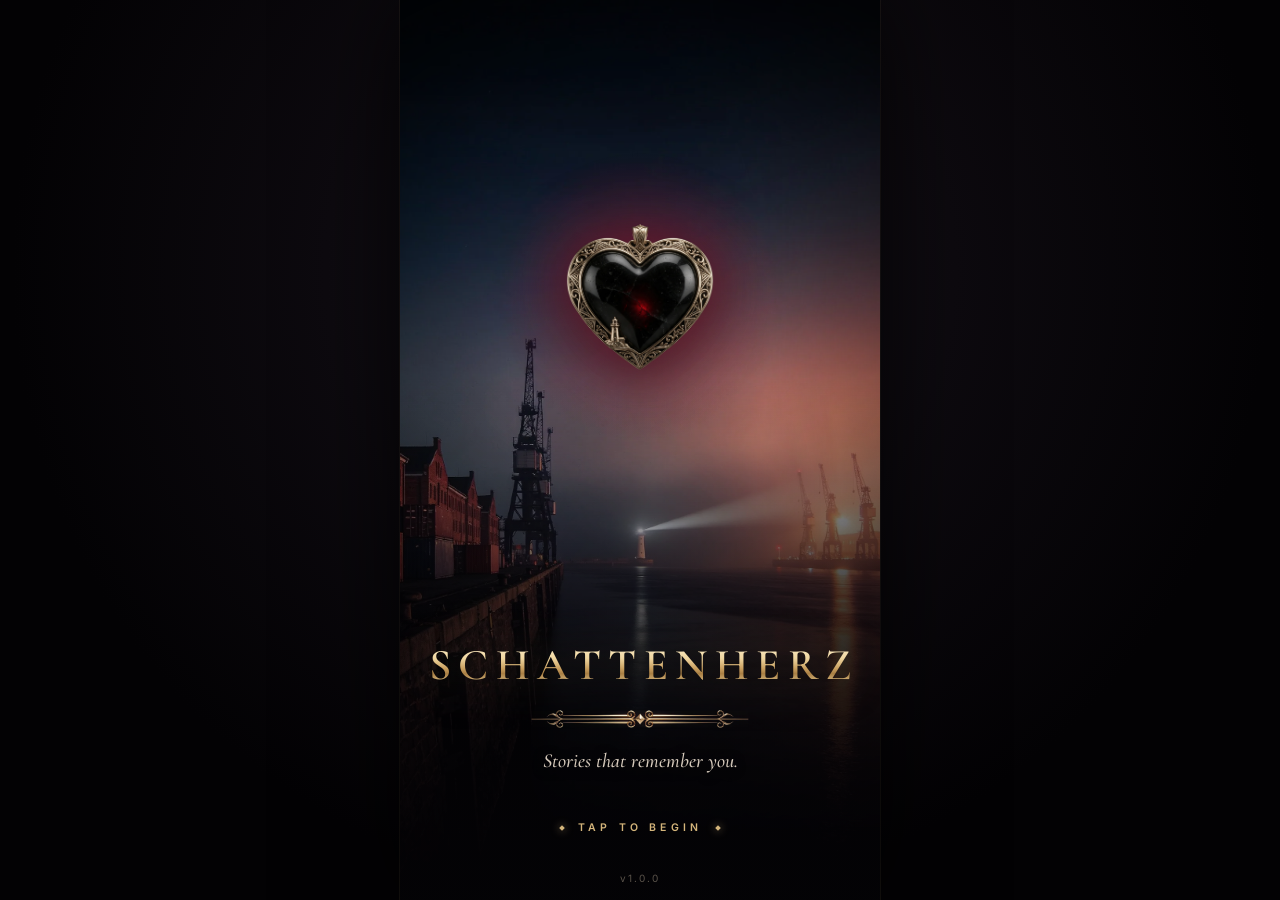
==== commit 3dc6c919: "Testversion 09.11.2026: Startseite auf die neue Version umgestellt" ====
--- a/index.html
+++ b/index.html
@@ -1,7 +1,6 @@
 <!doctype html>
 <html lang="de">
   <head>
-    <meta name="robots" content="noindex" />
     <meta charset="UTF-8" />
     <meta
       name="viewport"
@@ -18,8 +17,8 @@
     <link rel="apple-touch-icon" href="./apple-touch-icon.png" />
     <link rel="manifest" href="./manifest.webmanifest" />
     <title>Schattenherz</title>
-    <script type="module" crossorigin src="./assets/index-VKe6d-id.js"></script>
-    <link rel="stylesheet" crossorigin href="./assets/index-B7UrVWV4.css">
+    <script type="module" crossorigin src="./assets/index-B617_EVp.js"></script>
+    <link rel="stylesheet" crossorigin href="./assets/index-8x0qeeGe.css">
   </head>
   <body>
     <div id="root"></div>
--- a/assets/index-8x0qeeGe.css
+++ b/assets/index-8x0qeeGe.css
@@ -0,0 +1 @@
+@font-face{font-family:Cormorant Garamond;font-style:normal;font-display:swap;font-weight:500;src:url(./cormorant-garamond-cyrillic-ext-500-normal-Yta7XZ9C.woff2)format("woff2"),url(./cormorant-garamond-cyrillic-ext-500-normal-lsPpqi9g.woff)format("woff");unicode-range:U+460-52F,U+1C80-1C8A,U+20B4,U+2DE0-2DFF,U+A640-A69F,U+FE2E-FE2F}@font-face{font-family:Cormorant Garamond;font-style:normal;font-display:swap;font-weight:500;src:url(./cormorant-garamond-cyrillic-500-normal-CyAY5ZLS.woff2)format("woff2"),url(./cormorant-garamond-cyrillic-500-normal-DkJXBcIH.woff)format("woff");unicode-range:U+301,U+400-45F,U+490-491,U+4B0-4B1,U+2116}@font-face{font-family:Cormorant Garamond;font-style:normal;font-display:swap;font-weight:500;src:url(./cormorant-garamond-vietnamese-500-normal-BZGLGj12.woff2)format("woff2"),url(./cormorant-garamond-vietnamese-500-normal-DqXqCC0q.woff)format("woff");unicode-range:U+102-103,U+110-111,U+128-129,U+168-169,U+1A0-1A1,U+1AF-1B0,U+300-301,U+303-304,U+308-309,U+323,U+329,U+1EA0-1EF9,U+20AB}@font-face{font-family:Cormorant Garamond;font-style:normal;font-display:swap;font-weight:500;src:url(./cormorant-garamond-latin-ext-500-normal-CH1kM7og.woff2)format("woff2"),url(./cormorant-garamond-latin-ext-500-normal-DYeaGGzO.woff)format("woff");unicode-range:U+100-2BA,U+2BD-2C5,U+2C7-2CC,U+2CE-2D7,U+2DD-2FF,U+304,U+308,U+329,U+1D00-1DBF,U+1E00-1E9F,U+1EF2-1EFF,U+2020,U+20A0-20AB,U+20AD-20C0,U+2113,U+2C60-2C7F,U+A720-A7FF}@font-face{font-family:Cormorant Garamond;font-style:normal;font-display:swap;font-weight:500;src:url(./cormorant-garamond-latin-500-normal-BsRWmXhO.woff2)format("woff2"),url(./cormorant-garamond-latin-500-normal-zIXX3Q-H.woff)format("woff");unicode-range:U+??,U+131,U+152-153,U+2BB-2BC,U+2C6,U+2DA,U+2DC,U+304,U+308,U+329,U+2000-206F,U+20AC,U+2122,U+2191,U+2193,U+2212,U+2215,U+FEFF,U+FFFD}@font-face{font-family:Cormorant Garamond;font-style:italic;font-display:swap;font-weight:500;src:url(./cormorant-garamond-cyrillic-ext-500-italic-ClXnudBg.woff2)format("woff2"),url(./cormorant-garamond-cyrillic-ext-500-italic-DakTmaFY.woff)format("woff");unicode-range:U+460-52F,U+1C80-1C8A,U+20B4,U+2DE0-2DFF,U+A640-A69F,U+FE2E-FE2F}@font-face{font-family:Cormorant Garamond;font-style:italic;font-display:swap;font-weight:500;src:url(./cormorant-garamond-cyrillic-500-italic-DVnfXoMy.woff2)format("woff2"),url(./cormorant-garamond-cyrillic-500-italic-C9gO-8KC.woff)format("woff");unicode-range:U+301,U+400-45F,U+490-491,U+4B0-4B1,U+2116}@font-face{font-family:Cormorant Garamond;font-style:italic;font-display:swap;font-weight:500;src:url(./cormorant-garamond-vietnamese-500-italic-D3igDnAQ.woff2)format("woff2"),url(./cormorant-garamond-vietnamese-500-italic-C-296ow0.woff)format("woff");unicode-range:U+102-103,U+110-111,U+128-129,U+168-169,U+1A0-1A1,U+1AF-1B0,U+300-301,U+303-304,U+308-309,U+323,U+329,U+1EA0-1EF9,U+20AB}@font-face{font-family:Cormorant Garamond;font-style:italic;font-display:swap;font-weight:500;src:url(./cormorant-garamond-latin-ext-500-italic-CE7zdTnu.woff2)format("woff2"),url(./cormorant-garamond-latin-ext-500-italic-CalKM9tT.woff)format("woff");unicode-range:U+100-2BA,U+2BD-2C5,U+2C7-2CC,U+2CE-2D7,U+2DD-2FF,U+304,U+308,U+329,U+1D00-1DBF,U+1E00-1E9F,U+1EF2-1EFF,U+2020,U+20A0-20AB,U+20AD-20C0,U+2113,U+2C60-2C7F,U+A720-A7FF}@font-face{font-family:Cormorant Garamond;font-style:italic;font-display:swap;font-weight:500;src:url(./cormorant-garamond-latin-500-italic-Y14P-dkT.woff2)format("woff2"),url(./cormorant-garamond-latin-500-italic-DhNIfkTX.woff)format("woff");unicode-range:U+??,U+131,U+152-153,U+2BB-2BC,U+2C6,U+2DA,U+2DC,U+304,U+308,U+329,U+2000-206F,U+20AC,U+2122,U+2191,U+2193,U+2212,U+2215,U+FEFF,U+FFFD}@font-face{font-family:Cormorant Garamond;font-style:normal;font-display:swap;font-weight:600;src:url(./cormorant-garamond-cyrillic-ext-600-normal-BMhMHfrj.woff2)format("woff2"),url(./cormorant-garamond-cyrillic-ext-600-normal-CsIYWmWK.woff)format("woff");unicode-range:U+460-52F,U+1C80-1C8A,U+20B4,U+2DE0-2DFF,U+A640-A69F,U+FE2E-FE2F}@font-face{font-family:Cormorant Garamond;font-style:normal;font-display:swap;font-weight:600;src:url(./cormorant-garamond-cyrillic-600-normal-C2atO-64.woff2)format("woff2"),url(./cormorant-garamond-cyrillic-600-normal-FNmA3REe.woff)format("woff");unicode-range:U+301,U+400-45F,U+490-491,U+4B0-4B1,U+2116}@font-face{font-family:Cormorant Garamond;font-style:normal;font-display:swap;font-weight:600;src:url(./cormorant-garamond-vietnamese-600-normal-BoXdMtcr.woff2)format("woff2"),url(./cormorant-garamond-vietnamese-600-normal-C4HEjEaf.woff)format("woff");unicode-range:U+102-103,U+110-111,U+128-129,U+168-169,U+1A0-1A1,U+1AF-1B0,U+300-301,U+303-304,U+308-309,U+323,U+329,U+1EA0-1EF9,U+20AB}@font-face{font-family:Cormorant Garamond;font-style:normal;font-display:swap;font-weight:600;src:url(./cormorant-garamond-latin-ext-600-normal-DaBc-lu7.woff2)format("woff2"),url(./cormorant-garamond-latin-ext-600-normal-Dk3-quAP.woff)format("woff");unicode-range:U+100-2BA,U+2BD-2C5,U+2C7-2CC,U+2CE-2D7,U+2DD-2FF,U+304,U+308,U+329,U+1D00-1DBF,U+1E00-1E9F,U+1EF2-1EFF,U+2020,U+20A0-20AB,U+20AD-20C0,U+2113,U+2C60-2C7F,U+A720-A7FF}@font-face{font-family:Cormorant Garamond;font-style:normal;font-display:swap;font-weight:600;src:url(./cormorant-garamond-latin-600-normal-Co1r35X9.woff2)format("woff2"),url(./cormorant-garamond-latin-600-normal-2CBVLo0M.woff)format("woff");unicode-range:U+??,U+131,U+152-153,U+2BB-2BC,U+2C6,U+2DA,U+2DC,U+304,U+308,U+329,U+2000-206F,U+20AC,U+2122,U+2191,U+2193,U+2212,U+2215,U+FEFF,U+FFFD}@font-face{font-family:Cormorant Garamond;font-style:italic;font-display:swap;font-weight:600;src:url(./cormorant-garamond-cyrillic-ext-600-italic-o1-A_FsB.woff2)format("woff2"),url(./cormorant-garamond-cyrillic-ext-600-italic-Vv_u9p1E.woff)format("woff");unicode-range:U+460-52F,U+1C80-1C8A,U+20B4,U+2DE0-2DFF,U+A640-A69F,U+FE2E-FE2F}@font-face{font-family:Cormorant Garamond;font-style:italic;font-display:swap;font-weight:600;src:url(./cormorant-garamond-cyrillic-600-italic-Bp4BYShX.woff2)format("woff2"),url(./cormorant-garamond-cyrillic-600-italic-DP5iIMI9.woff)format("woff");unicode-range:U+301,U+400-45F,U+490-491,U+4B0-4B1,U+2116}@font-face{font-family:Cormorant Garamond;font-style:italic;font-display:swap;font-weight:600;src:url(./cormorant-garamond-vietnamese-600-italic-C3DTNE_9.woff2)format("woff2"),url(./cormorant-garamond-vietnamese-600-italic-Bdap-eNg.woff)format("woff");unicode-range:U+102-103,U+110-111,U+128-129,U+168-169,U+1A0-1A1,U+1AF-1B0,U+300-301,U+303-304,U+308-309,U+323,U+329,U+1EA0-1EF9,U+20AB}@font-face{font-family:Cormorant Garamond;font-style:italic;font-display:swap;font-weight:600;src:url(./cormorant-garamond-latin-ext-600-italic-DYtrqAWE.woff2)format("woff2"),url(./cormorant-garamond-latin-ext-600-italic-CcucBqPp.woff)format("woff");unicode-range:U+100-2BA,U+2BD-2C5,U+2C7-2CC,U+2CE-2D7,U+2DD-2FF,U+304,U+308,U+329,U+1D00-1DBF,U+1E00-1E9F,U+1EF2-1EFF,U+2020,U+20A0-20AB,U+20AD-20C0,U+2113,U+2C60-2C7F,U+A720-A7FF}@font-face{font-family:Cormorant Garamond;font-style:italic;font-display:swap;font-weight:600;src:url(./cormorant-garamond-latin-600-italic-DCuhXWyK.woff2)format("woff2"),url(./cormorant-garamond-latin-600-italic-BcJbkSJ4.woff)format("woff");unicode-range:U+??,U+131,U+152-153,U+2BB-2BC,U+2C6,U+2DA,U+2DC,U+304,U+308,U+329,U+2000-206F,U+20AC,U+2122,U+2191,U+2193,U+2212,U+2215,U+FEFF,U+FFFD}@font-face{font-family:Cormorant Garamond;font-style:normal;font-display:swap;font-weight:700;src:url(./cormorant-garamond-cyrillic-ext-700-normal-Do0rx6yy.woff2)format("woff2"),url(./cormorant-garamond-cyrillic-ext-700-normal-BaW-xaxb.woff)format("woff");unicode-range:U+460-52F,U+1C80-1C8A,U+20B4,U+2DE0-2DFF,U+A640-A69F,U+FE2E-FE2F}@font-face{font-family:Cormorant Garamond;font-style:normal;font-display:swap;font-weight:700;src:url(./cormorant-garamond-cyrillic-700-normal-SLG_-a_c.woff2)format("woff2"),url(./cormorant-garamond-cyrillic-700-normal-D3uyJ5DH.woff)format("woff");unicode-range:U+301,U+400-45F,U+490-491,U+4B0-4B1,U+2116}@font-face{font-family:Cormorant Garamond;font-style:normal;font-display:swap;font-weight:700;src:url(./cormorant-garamond-vietnamese-700-normal--OtHbi1I.woff2)format("woff2"),url(./cormorant-garamond-vietnamese-700-normal-GOTdnRS1.woff)format("woff");unicode-range:U+102-103,U+110-111,U+128-129,U+168-169,U+1A0-1A1,U+1AF-1B0,U+300-301,U+303-304,U+308-309,U+323,U+329,U+1EA0-1EF9,U+20AB}@font-face{font-family:Cormorant Garamond;font-style:normal;font-display:swap;font-weight:700;src:url(./cormorant-garamond-latin-ext-700-normal-CNjt5vTB.woff2)format("woff2"),url(./cormorant-garamond-latin-ext-700-normal-qRbaVVD7.woff)format("woff");unicode-range:U+100-2BA,U+2BD-2C5,U+2C7-2CC,U+2CE-2D7,U+2DD-2FF,U+304,U+308,U+329,U+1D00-1DBF,U+1E00-1E9F,U+1EF2-1EFF,U+2020,U+20A0-20AB,U+20AD-20C0,U+2113,U+2C60-2C7F,U+A720-A7FF}@font-face{font-family:Cormorant Garamond;font-style:normal;font-display:swap;font-weight:700;src:url(./cormorant-garamond-latin-700-normal-DajfzrDU.woff2)format("woff2"),url(./cormorant-garamond-latin-700-normal-O25Qpphb.woff)format("woff");unicode-range:U+??,U+131,U+152-153,U+2BB-2BC,U+2C6,U+2DA,U+2DC,U+304,U+308,U+329,U+2000-206F,U+20AC,U+2122,U+2191,U+2193,U+2212,U+2215,U+FEFF,U+FFFD}@font-face{font-family:Inter;font-style:normal;font-display:swap;font-weight:400;src:url(./inter-cyrillic-ext-400-normal-BQZuk6qB.woff2)format("woff2"),url(./inter-cyrillic-ext-400-normal-DQukG94-.woff)format("woff");unicode-range:U+460-52F,U+1C80-1C8A,U+20B4,U+2DE0-2DFF,U+A640-A69F,U+FE2E-FE2F}@font-face{font-family:Inter;font-style:normal;font-display:swap;font-weight:400;src:url(./inter-cyrillic-400-normal-obahsSVq.woff2)format("woff2"),url(./inter-cyrillic-400-normal-HOLc17fK.woff)format("woff");unicode-range:U+301,U+400-45F,U+490-491,U+4B0-4B1,U+2116}@font-face{font-family:Inter;font-style:normal;font-display:swap;font-weight:400;src:url(./inter-greek-ext-400-normal-DGGRlc-M.woff2)format("woff2"),url(./inter-greek-ext-400-normal-KugGGMne.woff)format("woff");unicode-range:U+1F??}@font-face{font-family:Inter;font-style:normal;font-display:swap;font-weight:400;src:url(./inter-greek-400-normal-B4URO6DV.woff2)format("woff2"),url(./inter-greek-400-normal-q2sYcFCs.woff)format("woff");unicode-range:U+370-377,U+37A-37F,U+384-38A,U+38C,U+38E-3A1,U+3A3-3FF}@font-face{font-family:Inter;font-style:normal;font-display:swap;font-weight:400;src:url(./inter-vietnamese-400-normal-DMkecbls.woff2)format("woff2"),url(./inter-vietnamese-400-normal-Bbgyi5SW.woff)format("woff");unicode-range:U+102-103,U+110-111,U+128-129,U+168-169,U+1A0-1A1,U+1AF-1B0,U+300-301,U+303-304,U+308-309,U+323,U+329,U+1EA0-1EF9,U+20AB}@font-face{font-family:Inter;font-style:normal;font-display:swap;font-weight:400;src:url(./inter-latin-ext-400-normal-C1nco2VV.woff2)format("woff2"),url(./inter-latin-ext-400-normal-77YHD8bZ.woff)format("woff");unicode-range:U+100-2BA,U+2BD-2C5,U+2C7-2CC,U+2CE-2D7,U+2DD-2FF,U+304,U+308,U+329,U+1D00-1DBF,U+1E00-1E9F,U+1EF2-1EFF,U+2020,U+20A0-20AB,U+20AD-20C0,U+2113,U+2C60-2C7F,U+A720-A7FF}@font-face{font-family:Inter;font-style:normal;font-display:swap;font-weight:400;src:url(./inter-latin-400-normal-C38fXH4l.woff2)format("woff2"),url(./inter-latin-400-normal-CyCys3Eg.woff)format("woff");unicode-range:U+??,U+131,U+152-153,U+2BB-2BC,U+2C6,U+2DA,U+2DC,U+304,U+308,U+329,U+2000-206F,U+20AC,U+2122,U+2191,U+2193,U+2212,U+2215,U+FEFF,U+FFFD}@font-face{font-family:Inter;font-style:normal;font-display:swap;font-weight:500;src:url(./inter-cyrillic-ext-500-normal-B0yAr1jD.woff2)format("woff2"),url(./inter-cyrillic-ext-500-normal-BmqWE9Dz.woff)format("woff");unicode-range:U+460-52F,U+1C80-1C8A,U+20B4,U+2DE0-2DFF,U+A640-A69F,U+FE2E-FE2F}@font-face{font-family:Inter;font-style:normal;font-display:swap;font-weight:500;src:url(./inter-cyrillic-500-normal-BasfLYem.woff2)format("woff2"),url(./inter-cyrillic-500-normal-CxZf_p3X.woff)format("woff");unicode-range:U+301,U+400-45F,U+490-491,U+4B0-4B1,U+2116}@font-face{font-family:Inter;font-style:normal;font-display:swap;font-weight:500;src:url(./inter-greek-ext-500-normal-C4iEst2y.woff2)format("woff2"),url(./inter-greek-ext-500-normal-2j5mBUwD.woff)format("woff");unicode-range:U+1F??}@font-face{font-family:Inter;font-style:normal;font-display:swap;font-weight:500;src:url(./inter-greek-500-normal-BIZE56-Y.woff2)format("woff2"),url(./inter-greek-500-normal-Xzm54t5V.woff)format("woff");unicode-range:U+370-377,U+37A-37F,U+384-38A,U+38C,U+38E-3A1,U+3A3-3FF}@font-face{font-family:Inter;font-style:normal;font-display:swap;font-weight:500;src:url(./inter-vietnamese-500-normal-DOriooB6.woff2)format("woff2"),url(./inter-vietnamese-500-normal-mJboJaSs.woff)format("woff");unicode-range:U+102-103,U+110-111,U+128-129,U+168-169,U+1A0-1A1,U+1AF-1B0,U+300-301,U+303-304,U+308-309,U+323,U+329,U+1EA0-1EF9,U+20AB}@font-face{font-family:Inter;font-style:normal;font-display:swap;font-weight:500;src:url(./inter-latin-ext-500-normal-CV4jyFjo.woff2)format("woff2"),url(./inter-latin-ext-500-normal-BxGbmqWO.woff)format("woff");unicode-range:U+100-2BA,U+2BD-2C5,U+2C7-2CC,U+2CE-2D7,U+2DD-2FF,U+304,U+308,U+329,U+1D00-1DBF,U+1E00-1E9F,U+1EF2-1EFF,U+2020,U+20A0-20AB,U+20AD-20C0,U+2113,U+2C60-2C7F,U+A720-A7FF}@font-face{font-family:Inter;font-style:normal;font-display:swap;font-weight:500;src:url(./inter-latin-500-normal-Cerq10X2.woff2)format("woff2"),url(./inter-latin-500-normal-BL9OpVg8.woff)format("woff");unicode-range:U+??,U+131,U+152-153,U+2BB-2BC,U+2C6,U+2DA,U+2DC,U+304,U+308,U+329,U+2000-206F,U+20AC,U+2122,U+2191,U+2193,U+2212,U+2215,U+FEFF,U+FFFD}@font-face{font-family:Inter;font-style:normal;font-display:swap;font-weight:600;src:url(./inter-cyrillic-ext-600-normal-Dfes3d0z.woff2)format("woff2"),url(./inter-cyrillic-ext-600-normal-Bcila6Z-.woff)format("woff");unicode-range:U+460-52F,U+1C80-1C8A,U+20B4,U+2DE0-2DFF,U+A640-A69F,U+FE2E-FE2F}@font-face{font-family:Inter;font-style:normal;font-display:swap;font-weight:600;src:url(./inter-cyrillic-600-normal-CWCymEST.woff2)format("woff2"),url(./inter-cyrillic-600-normal-4D_pXhcN.woff)format("woff");unicode-range:U+301,U+400-45F,U+490-491,U+4B0-4B1,U+2116}@font-face{font-family:Inter;font-style:normal;font-display:swap;font-weight:600;src:url(./inter-greek-ext-600-normal-DRtmH8MT.woff2)format("woff2"),url(./inter-greek-ext-600-normal-B8X0CLgF.woff)format("woff");unicode-range:U+1F??}@font-face{font-family:Inter;font-style:normal;font-display:swap;font-weight:600;src:url(./inter-greek-600-normal-plRanbMR.woff2)format("woff2"),url(./inter-greek-600-normal-BZpKdvQh.woff)format("woff");unicode-range:U+370-377,U+37A-37F,U+384-38A,U+38C,U+38E-3A1,U+3A3-3FF}@font-face{font-family:Inter;font-style:normal;font-display:swap;font-weight:600;src:url(./inter-vietnamese-600-normal-Cc8MFFhd.woff2)format("woff2"),url(./inter-vietnamese-600-normal-BuLX-rYi.woff)format("woff");unicode-range:U+102-103,U+110-111,U+128-129,U+168-169,U+1A0-1A1,U+1AF-1B0,U+300-301,U+303-304,U+308-309,U+323,U+329,U+1EA0-1EF9,U+20AB}@font-face{font-family:Inter;font-style:normal;font-display:swap;font-weight:600;src:url(./inter-latin-ext-600-normal-D2bJ5OIk.woff2)format("woff2"),url(./inter-latin-ext-600-normal-CIVaiw4L.woff)format("woff");unicode-range:U+100-2BA,U+2BD-2C5,U+2C7-2CC,U+2CE-2D7,U+2DD-2FF,U+304,U+308,U+329,U+1D00-1DBF,U+1E00-1E9F,U+1EF2-1EFF,U+2020,U+20A0-20AB,U+20AD-20C0,U+2113,U+2C60-2C7F,U+A720-A7FF}@font-face{font-family:Inter;font-style:normal;font-display:swap;font-weight:600;src:url(./inter-latin-600-normal-LgqL8muc.woff2)format("woff2"),url(./inter-latin-600-normal-CiBQ2DWP.woff)format("woff");unicode-range:U+??,U+131,U+152-153,U+2BB-2BC,U+2C6,U+2DA,U+2DC,U+304,U+308,U+329,U+2000-206F,U+20AC,U+2122,U+2191,U+2193,U+2212,U+2215,U+FEFF,U+FFFD}@font-face{font-family:Inter;font-style:normal;font-display:swap;font-weight:700;src:url(./inter-cyrillic-ext-700-normal-BjwYoWNd.woff2)format("woff2"),url(./inter-cyrillic-ext-700-normal-LO58E6JB.woff)format("woff");unicode-range:U+460-52F,U+1C80-1C8A,U+20B4,U+2DE0-2DFF,U+A640-A69F,U+FE2E-FE2F}@font-face{font-family:Inter;font-style:normal;font-display:swap;font-weight:700;src:url(./inter-cyrillic-700-normal-CjBOestx.woff2)format("woff2"),url(./inter-cyrillic-700-normal-DrXBdSj3.woff)format("woff");unicode-range:U+301,U+400-45F,U+490-491,U+4B0-4B1,U+2116}@font-face{font-family:Inter;font-style:normal;font-display:swap;font-weight:700;src:url(./inter-greek-ext-700-normal-qfdV9bQt.woff2)format("woff2"),url(./inter-greek-ext-700-normal-BoQ6DsYi.woff)format("woff");unicode-range:U+1F??}@font-face{font-family:Inter;font-style:normal;font-display:swap;font-weight:700;src:url(./inter-greek-700-normal-C3JjAnD8.woff2)format("woff2"),url(./inter-greek-700-normal-BUv2fZ6O.woff)format("woff");unicode-range:U+370-377,U+37A-37F,U+384-38A,U+38C,U+38E-3A1,U+3A3-3FF}@font-face{font-family:Inter;font-style:normal;font-display:swap;font-weight:700;src:url(./inter-vietnamese-700-normal-DlLaEgI2.woff2)format("woff2"),url(./inter-vietnamese-700-normal-BZaoP0fm.woff)format("woff");unicode-range:U+102-103,U+110-111,U+128-129,U+168-169,U+1A0-1A1,U+1AF-1B0,U+300-301,U+303-304,U+308-309,U+323,U+329,U+1EA0-1EF9,U+20AB}@font-face{font-family:Inter;font-style:normal;font-display:swap;font-weight:700;src:url(./inter-latin-ext-700-normal-Ca8adRJv.woff2)format("woff2"),url(./inter-latin-ext-700-normal-TidjK2hL.woff)format("woff");unicode-range:U+100-2BA,U+2BD-2C5,U+2C7-2CC,U+2CE-2D7,U+2DD-2FF,U+304,U+308,U+329,U+1D00-1DBF,U+1E00-1E9F,U+1EF2-1EFF,U+2020,U+20A0-20AB,U+20AD-20C0,U+2113,U+2C60-2C7F,U+A720-A7FF}@font-face{font-family:Inter;font-style:normal;font-display:swap;font-weight:700;src:url(./inter-latin-700-normal-Yt3aPRUw.woff2)format("woff2"),url(./inter-latin-700-normal-BLAVimhd.woff)format("woff");unicode-range:U+??,U+131,U+152-153,U+2BB-2BC,U+2C6,U+2DA,U+2DC,U+304,U+308,U+329,U+2000-206F,U+20AC,U+2122,U+2191,U+2193,U+2212,U+2215,U+FEFF,U+FFFD}:root{--bg:#08070a;--bg-2:#0f0c11;--panel:#0d0a0fdb;--panel-solid:#110e13;--panel-2:#18141a;--line:#dec59121;--line-strong:#dec59152;--line-gold:#dec59194;--text:#f3ede4;--text-dim:#c2b6a8;--text-faint:#958979;--gold:#d4b57b;--gold-2:#efdcb2;--gold-deep:#9b7943;--gold-soft:#d4b57b1f;--gold-grad:linear-gradient(135deg, #f1e0b8 0%, #d0ab6b 42%, #a07c43 72%, #d9bd85 100%);--crimson:#a51d3a;--crimson-2:#d0506a;--violet:#a99be0;--violet-soft:#a99be024;--ok:#8fc7a3;--danger:#d0506a;--font-display:"Cormorant Garamond", "Times New Roman", serif;--font-ui:"Inter", system-ui, -apple-system, "Segoe UI", Roboto, sans-serif;--radius:12px;--radius-sm:7px;--safe-top:env(safe-area-inset-top,0px);--safe-bottom:env(safe-area-inset-bottom,0px);--tabbar-h:64px;--tex-panel:none;--tex-paper:none;--fs-eyebrow:10.5px;--fs-caption:12px;--fs-small:13.5px;--fs-body:15px;--fs-card:20px;--fs-title-s:23px;--fs-title:30px;--fs-title-l:40px;--fs-hero:46px;--track-caps:.16em;--track-eyebrow:.3em;--sp-1:4px;--sp-2:8px;--sp-3:12px;--sp-4:16px;--sp-5:20px;--sp-6:24px;--sp-8:32px;--shadow-1:0 2px 6px #00000052, 0 8px 20px #0000004d;--shadow-2:0 4px 12px #0006, 0 18px 44px #00000073;--shadow-3:0 12px 28px #0000008c, 0 34px 90px #000000a6;--bevel:inset 0 1px 0 #ffecc812, inset 0 -1px 0 #00000073;--inner-frame:inset 0 0 0 4px #00000042, inset 0 0 0 5px #dec59114;--panel-bg:radial-gradient(120% 80% at 50% -20%, #d4b57b13, transparent 60%), linear-gradient(180deg, #1a151cf0, #0c0a0ef7);--foil:linear-gradient(180deg, #fff3d6 0%, #efd6a0 34%, #c99f5f 54%, #a97f44 64%, #e6cc95 86%, #f7e6be 100%);--foil-btn:linear-gradient(180deg, #f9edcd 0%, #e8cd94 28%, #cba466 54%, #b48a4a 72%, #d8b97c 90%, #edd6a3 100%);--foil-edge:linear-gradient(150deg, #f8e8c2d9 0%, #b08a4e80 30%, #dec59129 55%, #b08a4e6b 80%, #f2deb4b8 100%);--foil-edge-soft:linear-gradient(160deg, #efdcb26b 0%, #a07c432e 45%, #dec59114 65%, #efdcb24d 100%);--corner-tl:url("data:image/svg+xml,%3Csvg xmlns='http://www.w3.org/2000/svg' viewBox='0 0 24 24' fill='none'%3E%3Cpath d='M.6 17V5.2L5.2.6H17' stroke='%23e8cd96' stroke-opacity='.85'/%3E%3Cpath d='M3.4 11V7.4l4-4H11' stroke='%23e8cd96' stroke-opacity='.4' stroke-width='.8'/%3E%3Cpath d='M7.6 5.6l2 2-2 2-2-2z' fill='%23efdcb2' fill-opacity='.9'/%3E%3C/svg%3E");--corner-tr:url("data:image/svg+xml,%3Csvg xmlns='http://www.w3.org/2000/svg' viewBox='0 0 24 24' fill='none'%3E%3Cg transform='matrix(-1 0 0 1 24 0)'%3E%3Cpath d='M.6 17V5.2L5.2.6H17' stroke='%23e8cd96' stroke-opacity='.85'/%3E%3Cpath d='M3.4 11V7.4l4-4H11' stroke='%23e8cd96' stroke-opacity='.4' stroke-width='.8'/%3E%3Cpath d='M7.6 5.6l2 2-2 2-2-2z' fill='%23efdcb2' fill-opacity='.9'/%3E%3C/g%3E%3C/svg%3E");--corner-bl:url("data:image/svg+xml,%3Csvg xmlns='http://www.w3.org/2000/svg' viewBox='0 0 24 24' fill='none'%3E%3Cg transform='matrix(1 0 0 -1 0 24)'%3E%3Cpath d='M.6 17V5.2L5.2.6H17' stroke='%23e8cd96' stroke-opacity='.85'/%3E%3Cpath d='M3.4 11V7.4l4-4H11' stroke='%23e8cd96' stroke-opacity='.4' stroke-width='.8'/%3E%3Cpath d='M7.6 5.6l2 2-2 2-2-2z' fill='%23efdcb2' fill-opacity='.9'/%3E%3C/g%3E%3C/svg%3E");--corner-br:url("data:image/svg+xml,%3Csvg xmlns='http://www.w3.org/2000/svg' viewBox='0 0 24 24' fill='none'%3E%3Cg transform='matrix(-1 0 0 -1 24 24)'%3E%3Cpath d='M.6 17V5.2L5.2.6H17' stroke='%23e8cd96' stroke-opacity='.85'/%3E%3Cpath d='M3.4 11V7.4l4-4H11' stroke='%23e8cd96' stroke-opacity='.4' stroke-width='.8'/%3E%3Cpath d='M7.6 5.6l2 2-2 2-2-2z' fill='%23efdcb2' fill-opacity='.9'/%3E%3C/g%3E%3C/svg%3E");--corners:var(--corner-tl) left 7px top 7px / 22px 22px no-repeat, var(--corner-tr) right 7px top 7px / 22px 22px no-repeat, var(--corner-bl) left 7px bottom 7px / 22px 22px no-repeat, var(--corner-br) right 7px bottom 7px / 22px 22px no-repeat;--ease-out:cubic-bezier(.22, .8, .24, 1);--ease-spring:cubic-bezier(.2, .9, .3, 1.12);--lightningcss-light: ;--lightningcss-dark:initial;color-scheme:dark}*{box-sizing:border-box;-webkit-tap-highlight-color:transparent}html,body{height:100%;color:var(--text);font-family:var(--font-ui);-webkit-font-smoothing:antialiased;-moz-osx-font-smoothing:grayscale;text-rendering:optimizelegibility;-webkit-text-size-adjust:100%;overscroll-behavior:none;background:#030204;margin:0;font-size:16px;line-height:1.5}#root{height:100%}button{font:inherit;color:inherit;cursor:pointer;touch-action:manipulation;background:0 0;border:0;padding:0}button:disabled{cursor:default;opacity:.45}input{font:inherit;color:inherit}a{color:var(--gold-2)}::selection{color:#fff;background:#d4b57b59}:focus-visible{outline:1px solid var(--gold-2);outline-offset:3px}h1,h2,h3{font-family:var(--font-display);letter-spacing:.01em;margin:0;font-weight:600}.foil,.header h1,.modal h2,.series-hero h2,.chapter-end h1,.title-screen h1,.age-screen h2,.offer h3{background:var(--foil);-webkit-text-fill-color:transparent;color:var(--gold-2);-webkit-background-clip:text;background-clip:text}.app{background:var(--bg);isolation:isolate;width:100%;max-width:480px;height:100%;margin:0 auto;position:relative;overflow:hidden}@media (min-width:520px){body{background:radial-gradient(circle at 50% 30%,#17121a 0%,#030204 70%)}.app{box-shadow:0 0 90px #000000d9,0 0 0 1px #dec59114}}.app-loading{background:radial-gradient(ellipse at 50% 42%, #a51d3a29 0%, transparent 55%), var(--bg);place-content:center;justify-items:center;gap:18px;display:grid}.app-loading .mini-heart{width:64px;height:auto;animation:2.6s ease-in-out infinite loading-beat}.app-loading span{font-size:var(--fs-eyebrow);letter-spacing:var(--track-eyebrow);text-transform:uppercase;color:var(--gold);font-weight:600;animation:2.4s ease-in-out infinite pulse}@keyframes loading-beat{0%,40%,to{transform:scale(1)}10%{transform:scale(1.06)}30%{transform:scale(1.08)}}.screen{animation:screen-in .5s var(--ease-out) both;background:radial-gradient(ellipse 90% 45% at 50% -8%, #d4b57b16 0%, transparent 70%), radial-gradient(ellipse 80% 40% at 50% 108%, #a51d3a0f 0%, transparent 70%), linear-gradient(#08070adb, #08070adb), var(--tex-panel) center / cover, var(--bg);flex-direction:column;display:flex;position:absolute;top:0;bottom:0;left:0;right:0}@keyframes screen-in{0%{opacity:0;transform:translateY(10px)}}.scroll{-webkit-overflow-scrolling:touch;padding:2px 16px calc(var(--tabbar-h) + var(--safe-bottom) + 32px);scrollbar-width:none;flex:1;overflow-y:auto}.scroll::-webkit-scrollbar{display:none}.scroll.no-tabbar{padding-bottom:calc(var(--safe-bottom) + 32px)}.header{padding:calc(var(--safe-top) + 14px) 16px 12px;z-index:2;align-items:center;gap:8px;display:flex;position:relative}.header h1{min-width:0;font-size:var(--fs-title);text-overflow:ellipsis;white-space:nowrap;filter:drop-shadow(0 2px 10px #0009);flex:1;padding:2px 2px 2px 0;line-height:1.15;overflow:hidden}.icon-btn{width:40px;height:40px;color:var(--gold-2);background:radial-gradient(circle at 50% 0%, #efdcb21f, transparent 65%) padding-box, linear-gradient(#0a080c9e, #0a080c9e) padding-box, var(--foil-edge) border-box;-webkit-backdrop-filter:blur(8px);transition:transform .15s var(--ease-out), box-shadow .25s ease;border:1px solid #0000;border-radius:50%;flex-shrink:0;place-items:center;display:grid;position:relative;box-shadow:0 4px 14px #0006,inset 0 1px #ffecc814}.icon-btn:active{transform:scale(.93)}.icon-btn svg,.icon-btn img{width:19px;height:19px}.icon-btn .badge{background:var(--foil-btn);color:#1a1209;border-radius:9px;place-items:center;min-width:18px;height:18px;padding:0 4px;font-size:10px;font-weight:700;display:grid;position:absolute;top:-4px;right:-4px;box-shadow:0 0 0 2px #08060ae6,0 2px 8px #00000080}.gem-counter,.streak-chip{background:linear-gradient(#0a080ca8, #0a080ca8) padding-box, var(--foil-edge) border-box;height:34px;color:var(--gold-2);letter-spacing:.02em;font-variant-numeric:tabular-nums;-webkit-backdrop-filter:blur(8px);transition:transform .15s var(--ease-out);border:1px solid #0000;border-radius:17px;align-items:center;gap:6px;padding:0 12px 0 9px;font-size:13.5px;font-weight:600;display:inline-flex;box-shadow:0 4px 14px #00000059,inset 0 1px #ffecc812}.gem-counter:active,.streak-chip:active{transform:scale(.95)}.gem-counter .gem{width:18px;height:18px}.ornament{color:var(--gold);justify-content:center;align-items:center;gap:10px;width:72%;margin:12px auto;display:flex}.ornament:before,.ornament:after{content:"";background:linear-gradient(90deg, transparent, var(--gold-deep));flex:1;height:1px}.ornament:after{background:linear-gradient(270deg, transparent, var(--gold-deep))}.ornament i{border:1px solid var(--gold);width:6px;height:6px;transform:rotate(45deg)}.ornament img{width:100%;height:auto}.ornament.has-img:before,.ornament.has-img:after{display:none}.btn{border-radius:var(--radius-sm);min-height:50px;letter-spacing:var(--track-caps);text-transform:uppercase;color:var(--gold-2);background:linear-gradient(180deg, #221b22c7, #0c0a0edb) padding-box, var(--foil-edge) border-box;isolation:isolate;transition:transform .14s var(--ease-out), box-shadow .25s ease, filter .25s ease, opacity .25s ease;border:1px solid #0000;justify-content:center;align-items:center;gap:8px;padding:12px 22px;font-size:12.5px;font-weight:600;line-height:1.25;display:inline-flex;position:relative;overflow:hidden;box-shadow:0 6px 18px #00000059,inset 0 1px #ffecc812}.btn:active:not(:disabled){filter:brightness(1.12);transform:translateY(1px)scale(.985);box-shadow:0 2px 8px #00000059,inset 0 1px #ffecc80d}.btn.primary,.btn.gold{color:#241808;text-shadow:0 1px #fff4dc73;background:var(--foil-btn) padding-box, linear-gradient(180deg, #fff1cf, #8f6a35) border-box;box-shadow:0 0 0 1px #281a088c,0 10px 26px #a07c4342,0 3px 8px #00000059,inset 0 1px #ffffff8c,inset 0 -2px 4px #6e4c1e47}.btn.primary:after,.btn.gold:after{content:"";z-index:-1;animation:sheen 1.6s .5s var(--ease-out) both;pointer-events:none;background:linear-gradient(105deg,#0000 30%,#fffcf08c 46%,#fffcf000 60%);position:absolute;top:-1px;bottom:-1px;left:-1px;right:-1px;transform:translate(-110%)}@keyframes sheen{to{transform:translate(110%)}}.btn.primary:active:not(:disabled),.btn.gold:active:not(:disabled){filter:brightness(.94)saturate(1.05);box-shadow:0 0 0 1px #281a0899,0 4px 12px #a07c4333,inset 0 2px 5px #6e4c1e59}.btn.primary:disabled,.btn.gold:disabled{filter:saturate(.4)brightness(.8)}.btn.ghost{box-shadow:none;color:var(--text-dim);background:0 0;border-color:#0000}.btn.ghost:active:not(:disabled){color:var(--gold-2);filter:none}.btn.danger{color:#f4c0cb;background:linear-gradient(#400e1a8c,#1a080cb3) padding-box padding-box,linear-gradient(150deg,#f096aab3,#a51d3a80) border-box}.btn.block{width:100%}.btn.small{letter-spacing:.12em;min-height:36px;padding:7px 14px;font-size:11px;box-shadow:0 3px 10px #0000004d,inset 0 1px #ffecc80f}.btn svg.gem,.btn img.gem{width:17px;height:17px}@media (hover:hover) and (pointer:fine){.btn:hover:not(:disabled){filter:brightness(1.12);box-shadow:0 8px 22px #0006,0 0 18px #d4b57b24,inset 0 1px #ffecc81a}.btn.primary:hover:not(:disabled),.btn.gold:hover:not(:disabled){filter:brightness(1.06);box-shadow:0 0 0 1px #281a088c,0 12px 30px #a07c435c,inset 0 1px #fff9,inset 0 -2px 4px #6e4c1e47}.btn.primary:hover:not(:disabled):after,.btn.gold:hover:not(:disabled):after{animation:sheen 1.1s var(--ease-out) both}.btn.ghost:hover:not(:disabled){color:var(--gold-2);box-shadow:none;filter:none}.icon-btn:hover,.gem-counter:hover,.streak-chip:hover{box-shadow:0 4px 16px #0006,0 0 14px #d4b57b33,inset 0 1px #ffecc81a}}.card{background:var(--panel-bg) padding-box, var(--tex-panel) center / cover padding-box, var(--foil-edge-soft) border-box;border-radius:var(--radius);box-shadow:var(--shadow-1), var(--bevel);border:1px solid #0000;padding:16px}.section-title{font-size:var(--fs-eyebrow);text-transform:uppercase;letter-spacing:.28em;color:var(--gold);align-items:center;gap:10px;margin:30px 2px 14px;font-weight:600;display:flex}.section-title:before{content:"";background:var(--foil);flex-shrink:0;width:5px;height:5px;transform:rotate(45deg);box-shadow:0 0 8px #d4b57b8c}.section-title:after{content:"";background:linear-gradient(90deg, var(--line-gold), #dec59114 70%, transparent);flex:1;height:1px}.muted{color:var(--text-dim)}.faint{color:var(--text-faint);font-size:13px}.empty-state{text-align:center;max-width:300px;font-family:var(--font-display);color:var(--text-dim);background:linear-gradient(90deg, transparent, var(--line-strong), transparent) top / 100% 1px no-repeat, linear-gradient(90deg, transparent, var(--line-strong), transparent) bottom / 100% 1px no-repeat;margin:12px auto;padding:18px 12px;font-size:18px;font-style:italic;line-height:1.4}.tabs{border-bottom:1px solid var(--line);scrollbar-width:none;gap:2px;margin:6px -16px 14px;padding:0 16px;display:flex;overflow-x:auto;-webkit-mask-image:linear-gradient(90deg,#0000 0,#000 16px calc(100% - 28px),#0000 100%);mask-image:linear-gradient(90deg,#0000 0,#000 16px calc(100% - 28px),#0000 100%)}.tabs::-webkit-scrollbar{display:none}.tabs button{letter-spacing:.14em;text-transform:uppercase;color:var(--text-faint);white-space:nowrap;flex:1 0 auto;padding:11px 12px;font-size:11px;font-weight:600;transition:color .25s;position:relative}.tabs button:after{content:"";background:var(--foil);height:2px;transition:transform .35s var(--ease-out);border-radius:2px;position:absolute;bottom:0;left:10px;right:10px;transform:scaleX(0);box-shadow:0 0 10px #d4b57b99}.tabs button.active{color:var(--gold-2)}.tabs button.active:after{transform:scaleX(1)}.tabbar{z-index:20;height:calc(var(--tabbar-h) + var(--safe-bottom));padding-bottom:var(--safe-bottom);-webkit-backdrop-filter:blur(16px)saturate(1.15);background:linear-gradient(#100c12cc,#060508f7);display:flex;position:absolute;bottom:0;left:0;right:0;box-shadow:0 -14px 34px #00000080}.tabbar:before{content:"";background:linear-gradient(90deg,#0000,#dec5914d 22%,#efdcb28c 50%,#dec5914d 78%,#0000);height:1px;position:absolute;top:0;left:0;right:0}.tabbar button{letter-spacing:.07em;text-transform:uppercase;color:var(--text-faint);white-space:nowrap;flex-direction:column;flex:1;justify-content:center;align-items:center;gap:5px;min-width:0;font-size:8.5px;font-weight:600;transition:color .25s;display:flex;position:relative}.tabbar button svg,.tabbar button img{opacity:.62;width:22px;height:22px;transition:opacity .25s ease, transform .35s var(--ease-spring)}.tabbar button:active svg,.tabbar button:active img{transform:scale(.9)}.tabbar button.active{color:var(--gold-2)}.tabbar button.active svg,.tabbar button.active img{opacity:1;filter:drop-shadow(0 0 7px #d4b57b8c);transform:translateY(-1px)}.tabbar button.active:before{content:"";background:var(--foil);width:7px;height:7px;position:absolute;top:-4px;transform:rotate(45deg);box-shadow:0 0 12px #d4b57bcc}.tabbar button.active:after{content:"";z-index:-1;pointer-events:none;background:radial-gradient(at 50% 0,#d4b57b29,#0000 70%);position:absolute;top:0;bottom:18%;left:18%;right:18%}.modal-backdrop{z-index:50;padding:calc(var(--safe-top) + 16px) 12px calc(var(--safe-bottom) + 12px);-webkit-backdrop-filter:blur(6px)saturate(.9);background:radial-gradient(at 50% 100%,#a51d3a1a,#0000 60%),#030204bd;justify-content:center;align-items:flex-end;animation:.3s both fade-in;display:flex;position:absolute;top:0;bottom:0;left:0;right:0}.modal-backdrop.center{align-items:center}.modal{scrollbar-width:none;background:var(--corners), radial-gradient(110% 60% at 50% -12%, #d4b57b1f, transparent 62%) padding-box, linear-gradient(180deg, #1c161ef7, #0b090dfb) padding-box, var(--tex-panel) center / cover padding-box, var(--foil-edge) border-box;width:100%;max-height:88%;box-shadow:var(--shadow-3), inset 0 1px 0 #ffecc814;animation:sheet-in .45s var(--ease-spring) both;border:1px solid #0000;border-radius:16px;padding:30px 22px 22px;position:relative;overflow-y:auto}.modal::-webkit-scrollbar{display:none}.modal-backdrop:not(.center)>.modal{border-bottom-right-radius:12px;border-bottom-left-radius:12px}.modal-backdrop:not(.center)>.modal:before{content:"";background:linear-gradient(90deg,#dec59126,#efdcb299,#dec59126);border-radius:2px;width:38px;height:3px;margin-left:-19px;position:absolute;top:9px;left:50%}.modal-backdrop.center>.modal{animation-name:pop-in}.modal h2{font-size:var(--fs-title);text-align:center;filter:drop-shadow(0 2px 10px #0000008c);margin-bottom:6px;line-height:1.15}.modal>.faint:first-child{text-align:center;font-size:var(--fs-eyebrow);letter-spacing:var(--track-eyebrow);text-transform:uppercase;color:var(--gold);margin-bottom:6px;font-weight:600}.modal p{font-size:var(--fs-body);color:var(--text-dim);margin:10px 0;line-height:1.55}.modal p.faint{color:var(--text-faint);font-size:13px}.modal ul{list-style:none}.modal ul li{margin:3px 0;position:relative}.modal ul li:before{content:"";background:var(--gold);opacity:.8;width:5px;height:5px;position:absolute;top:.62em;left:-14px;transform:rotate(45deg)}.modal .actions{flex-direction:column;gap:10px;margin-top:22px;display:flex}@keyframes fade-in{0%{opacity:0}}@keyframes sheet-in{0%{opacity:0;transform:translateY(48px)}}@keyframes pop-in{0%{opacity:0;transform:translateY(14px)scale(.95)}}.modal-backdrop.closing{pointer-events:none;animation:.2s forwards fade-out}.modal-backdrop.closing>.modal{animation:.2s forwards sheet-out}.modal-backdrop.center.closing>.modal{animation-name:pop-out}@keyframes fade-out{to{opacity:0}}@keyframes sheet-out{to{opacity:0;transform:translateY(36px)}}@keyframes pop-out{to{opacity:0;transform:scale(.96)}}.toasts{top:calc(var(--safe-top) + 64px);z-index:60;pointer-events:none;flex-direction:column;align-items:center;gap:8px;display:flex;position:absolute;left:14px;right:14px}.toast{background:radial-gradient(circle at 0% 50%, #d4b57b1f, transparent 40%) padding-box, linear-gradient(#0c0a0eeb, #0c0a0eeb) padding-box, var(--foil-edge) border-box;letter-spacing:.01em;max-width:100%;animation:toast-in .5s var(--ease-spring) both;pointer-events:auto;-webkit-backdrop-filter:blur(10px);border:1px solid #0000;border-radius:999px;align-items:center;gap:10px;padding:9px 18px 9px 12px;font-size:13px;font-weight:500;line-height:1.35;display:flex;box-shadow:0 12px 32px #0000008c,inset 0 1px #ffecc812}.toast .t-icon{width:24px;height:24px;color:var(--gold);background:radial-gradient(circle,#d4b57b29,#0000 70%);border-radius:50%;flex-shrink:0;place-items:center;display:grid}.toast .t-icon svg,.toast .t-icon img{width:17px;height:17px}.toast .t-sub{color:var(--text-faint);margin-left:6px;font-size:11.5px}.toast.rel-up .t-icon,.toast.rel-down .t-icon{color:var(--toast-color,var(--crimson-2));background:radial-gradient(circle, color-mix(in srgb, var(--toast-color,#d0506a) 26%, transparent), transparent 70%)}.toast.clue{background:radial-gradient(circle at 0%,#a99be029,#0000 40%) padding-box padding-box,linear-gradient(#0c0a10eb,#0c0a10eb) padding-box padding-box,linear-gradient(150deg,#d2c8facc,#a99be040 50%,#d2c8fa99) border-box}.toast.clue .t-icon{color:var(--violet);background:radial-gradient(circle,#a99be033,#0000 70%)}.toast.error{background:linear-gradient(#0e080af0,#0e080af0) padding-box padding-box,linear-gradient(150deg,#f096aacc,#a51d3a66) border-box}.toast.error .t-icon{color:var(--crimson-2)}.toast.saved{letter-spacing:.18em;text-transform:uppercase;color:var(--text-dim);padding:6px 15px 6px 9px;font-size:10.5px;font-weight:600}.toast.saved .t-icon{width:18px;height:18px}.toast.saved .t-icon svg{width:13px;height:13px}.toast.echo{border-radius:var(--radius);text-align:center;background:var(--corners), radial-gradient(ellipse at 50% 0%, #a99be03d 0%, transparent 70%) padding-box, linear-gradient(#0a080ef2, #0a080ef2) padding-box, linear-gradient(150deg, #d2c8fabf, #a99be033 50%, #d2c8fa99) border-box;font-family:var(--font-display);animation:echo-in .9s var(--ease-out) both;flex-direction:column;gap:4px;padding:16px 30px 18px;font-size:21px;font-style:italic;font-weight:600;box-shadow:0 0 50px #a99be038,0 14px 40px #0009}.toast.echo .t-icon{width:auto;height:auto;font-family:var(--font-ui);letter-spacing:.32em;text-transform:uppercase;color:var(--violet);background:0 0;font-size:10px;font-style:normal}@keyframes toast-in{0%{opacity:0;transform:translateY(-12px)scale(.96)}}@keyframes echo-in{0%{opacity:0;transform:scale(1.08)}to{opacity:1;transform:none}}@keyframes pulse{50%{opacity:.55}}@media (prefers-reduced-motion:reduce){*,:before,:after{transition-duration:.01ms!important;animation-duration:.01ms!important;animation-iteration-count:1!important}.timer>div{animation-duration:var(--timer-s,10s)!important}}svg.gem,img.gem{object-fit:contain;flex-shrink:0;width:16px;height:16px}img.gem{filter:drop-shadow(0 1px 2px #00000080)}.gem.inline{vertical-align:-.12em;width:.95em;height:.95em;margin:0 .08em}.ornament.has-img,.tile .frame,.tabbar img,.icon-btn img,.p-icon img{mix-blend-mode:screen}.icon-btn svg,.gem-counter svg:not(.gem),.streak-chip svg,.offer-icon svg,.p-icon svg,.lantern-hero svg{stroke:url(#sh-gold-stroke)}.svg-defs{pointer-events:none;width:0;height:0;position:absolute;overflow:hidden}:root.reduce-motion .bg-layer>img,:root.reduce-motion .bg-layer>video,:root.reduce-motion .fx,:root.reduce-motion .fx:before,:root.reduce-motion .fx:after,:root.reduce-motion .photo-figure,:root.reduce-motion .figure-light,:root.reduce-motion .textbox .continue,:root.reduce-motion .timer-label,:root.reduce-motion .typing i,:root.reduce-motion .chat-tap,:root.reduce-motion .app-loading .mini-heart,:root.reduce-motion .app-loading span,:root.reduce-motion .title-screen .glow,:root.reduce-motion .title-screen .emblem,:root.reduce-motion .title-screen .tap,:root.reduce-motion .daily-day.today{animation:none!important}:root.reduce-motion .fx-lightning,:root.reduce-motion .figure-light.flash{opacity:0!important}.stage{background:#000;position:absolute;top:0;bottom:0;left:0;right:0;overflow:hidden}.bg-layer{animation:1s both bg-in;position:absolute;top:0;bottom:0;left:0;right:0}.bg-stack{position:absolute;top:0;bottom:0;left:0;right:0}.bg-layer img,.bg-layer video{object-fit:cover;width:100%;height:100%}.bg-layer>img,.bg-layer>video{transform-origin:var(--kb-origin,50% 60%);will-change:transform;animation:46s ease-in-out infinite alternate kenburns}.bg-still .bg-layer>img,.bg-still .bg-layer>video,.bg-still .fx{animation:none}@keyframes kenburns{0%{transform:scale(1.015)}to{transform:scale(1.075) translate(var(--kb-x,-1%), var(--kb-y,-0.6%))}}.bg-layer .silhouette{width:100%;height:100%;position:absolute;top:0;bottom:0;left:0;right:0}@keyframes bg-in{0%{opacity:0}}.vignette{pointer-events:none;background:radial-gradient(at 50% 38%,#0000 38%,#0009 100%),linear-gradient(#00000080 0%,#0000 16% 52%,#000000d1 100%);position:absolute;top:0;bottom:0;left:0;right:0}.grain{pointer-events:none;opacity:.07;mix-blend-mode:overlay;background-image:url("data:image/svg+xml,%3Csvg xmlns='http://www.w3.org/2000/svg' width='160' height='160'%3E%3Cfilter id='n'%3E%3CfeTurbulence type='fractalNoise' baseFrequency='0.9' numOctaves='2' stitchTiles='stitch'/%3E%3C/filter%3E%3Crect width='100%25' height='100%25' filter='url(%23n)'/%3E%3C/svg%3E");position:absolute;top:0;bottom:0;left:0;right:0}.fx{pointer-events:none;position:absolute;top:-10%;bottom:-10%;left:-10%;right:-10%}.fx-rain{opacity:.75;background-image:repeating-linear-gradient(104deg,#0000 0 22px,#becde61c 22px 23px,#0000 23px 47px),repeating-linear-gradient(100deg,#0000 0 31px,#becde612 31px 32px,#0000 32px 70px);background-size:120px 220px,160px 300px;animation:.55s linear infinite rain}@keyframes rain{to{background-position:-40px 220px,-50px 300px}}.fx-fog{background:radial-gradient(at 20% 70%,#c8c8d724 0%,#0000 45%),radial-gradient(at 80% 60%,#c8c8d71a 0%,#0000 50%);animation:14s ease-in-out infinite alternate drift}@keyframes drift{to{transform:translate(8%)}}.fx-neon{background:radial-gradient(at 50% 15%,#c828503d 0%,#0000 40%),radial-gradient(at 15% 40%,#7846c81f 0%,#0000 40%);animation:3.5s ease-in-out infinite neon}@keyframes neon{0%,to{opacity:1}47%{opacity:.85}50%{opacity:.55}53%{opacity:.9}}.fx-candles{background-image:radial-gradient(circle,#ffc46ee6 0 1.5px,#ffa04638 2px,#0000 7px);background-position:0 100%;background-repeat:repeat-x;background-size:34px 22px;height:32%;animation:2.2s steps(6,end) infinite flicker;top:auto;bottom:18%;-webkit-mask-image:linear-gradient(#0000 0%,#000 60%,#0000 100%);mask-image:linear-gradient(#0000 0%,#000 60%,#0000 100%)}@keyframes flicker{0%,to{opacity:.95}30%{opacity:.75}60%{opacity:1}}.fx-water{background:repeating-linear-gradient(0deg,#0000 0 18px,#78b4dc0d 18px 20px),radial-gradient(at 50% 0,#508cc829 0%,#0000 60%);animation:6s ease-in-out infinite alternate water}@keyframes water{to{transform:translateY(3%)scaleX(1.04)}}.fx-dust{opacity:.55;background-image:radial-gradient(circle,#fff0d273 0 1px,#0000 1.5px);background-size:60px 80px;animation:30s linear infinite dust}@keyframes dust{to{background-position:60px -160px}}.fx-snow{background-image:radial-gradient(circle,#fffc 0 1.5px,#0000 2px);background-size:50px 70px;animation:8s linear infinite snow}@keyframes snow{to{background-position:30px 280px}}.fx-lamp{background:radial-gradient(at 50% 0,#d7e6ff38 0%,#0000 58%);animation:7.3s step-end infinite lamp}@keyframes lamp{0%,61%,67%,to{opacity:1}62%{opacity:.3}63%{opacity:.9}64%{opacity:.15}65%{opacity:.8}88%{opacity:.7}89%{opacity:1}}.fx-screens{background:repeating-linear-gradient(0deg,#78beff09 0 2px,#0000 2px 5px),radial-gradient(at 50% 72%,#5aa0ff2b 0%,#0000 60%);animation:4.2s ease-in-out infinite screens}@keyframes screens{0%,to{opacity:.9;transform:translateY(0)}50%{opacity:.6;transform:translateY(1.2%)}}.fx-redlight{background:radial-gradient(at 50% 30%,#c8141e4d 0%,#0000 66%);animation:2.8s ease-in-out infinite redlight}.fx-redlight:after{content:"";background:radial-gradient(circle,#ff463cf2 0 1px,#0000 1.7px) 0 0/23px 17px;animation:1.4s steps(2,end) infinite leds;position:absolute;top:38%;bottom:38%;left:14%;right:14%;-webkit-mask-image:linear-gradient(90deg,#0000,#000 20% 80%,#0000);mask-image:linear-gradient(90deg,#0000,#000 20% 80%,#0000)}@keyframes redlight{0%,to{opacity:1}50%{opacity:.62}}@keyframes leds{50%{opacity:.25}}.fx-swing{transform-origin:50% 0;background:radial-gradient(42% 68% at 50% 6%,#ffc4733d 0%,#0000 72%);animation:3.6s ease-in-out infinite alternate swing;top:-25%;bottom:0;left:-15%;right:-15%}@keyframes swing{0%{transform:rotate(-7deg)}to{transform:rotate(7deg)}}.fx-steam{background:radial-gradient(18% 24% at 42% 72%,#ebebf021 0%,#0000 70%),radial-gradient(13% 20% at 57% 80%,#ebebf01a 0%,#0000 70%);animation:7.5s ease-out infinite steam}@keyframes steam{0%{opacity:0;transform:translateY(8%)scale(.92)}30%{opacity:1}to{opacity:0;transform:translateY(-22%)scale(1.25)}}.fx-rays{background:repeating-linear-gradient(115deg,#0000 0 9%,#ffecc812 9% 13%,#0000 13% 22%);animation:10s ease-in-out infinite alternate rays;-webkit-mask-image:linear-gradient(#000 0%,#0000 88%);mask-image:linear-gradient(#000 0%,#0000 88%)}@keyframes rays{0%{opacity:.5;transform:translate(-2%)}to{opacity:1;transform:translate(2%)}}.fx-beam{background:linear-gradient(100deg,#0000 36%,#fff4d629 48%,#fff4d60d 55%,#0000 62%);animation:11s ease-in-out infinite beam}@keyframes beam{0%{opacity:0;transform:translate(-70%)}15%{opacity:1}50%{opacity:.85;transform:translate(70%)}60%,to{opacity:0;transform:translate(70%)}}.fx-window{opacity:.85;background-image:radial-gradient(2px 3px at 30% 40%,#d2e1f557,#0000),radial-gradient(1.5px 2.5px at 70% 70%,#d2e1f542,#0000);background-size:64px 90px,92px 124px;animation:16s linear infinite window}@keyframes window{to{background-position:0 180px,0 372px}}.fx-lightning{opacity:0;background:radial-gradient(at 62% 8%,#e1ebff8c 0%,#e1ebff24 42%,#0000 76%);animation:9s linear infinite lightning}@keyframes lightning{0%,81%,84.5%,to{opacity:0}82%{opacity:1}83%{opacity:.15}83.6%{opacity:.8}}.fx-embers{background:radial-gradient(circle,#ffaa46d9 0 1.2px,#0000 2px) 0 0/54px 70px,radial-gradient(at 50% 112%,#ff6e1e5c 0%,#0000 60%);animation:6s linear infinite embers}@keyframes embers{to{background-position:20px -140px,0 0}}.figure-wrap{pointer-events:none;justify-content:center;align-items:flex-end;height:80%;display:flex;position:absolute;bottom:0;left:0;right:0}.figure{justify-content:center;align-items:flex-end;max-width:100%;height:100%;animation:.55s cubic-bezier(.2,.8,.3,1) both figure-in;display:flex}.figure svg{filter:drop-shadow(0 0 40px #000c);width:auto;height:100%;display:block}.figure img,.figure canvas{object-fit:contain;object-position:bottom center;filter:drop-shadow(0 12px 28px #0009);width:auto;max-width:125%;height:100%;display:block;-webkit-mask-image:linear-gradient(#000 80%,#0000 99%);mask-image:linear-gradient(#000 80%,#0000 99%)}.figure canvas.keyed-pending{display:none}@keyframes figure-in{0%{opacity:0;transform:translateY(12px)scale(.985)}}.figure-wrap.self{z-index:1;transition:opacity .35s,transform .5s cubic-bezier(.2,.8,.3,1),filter .4s}.figure-wrap.self.off{opacity:0}.figure-wrap.self:before{content:"";pointer-events:none;background:radial-gradient(at 50% 72%,#d4b57b1f,#0000 68%);position:absolute;top:18%;bottom:0;left:12%;right:12%}.figure-wrap.self.on{opacity:1}.figure-wrap.self .figure{animation:none}.figure-wrap.self.thinking{filter:brightness(.8)saturate(.85)}.photo-figure img.face-frame{animation:.25s both face-in;position:absolute;bottom:0;left:50%;transform:translate(-50%)}@keyframes face-in{0%{opacity:0}}.photo-figure.still,.photo-figure.lively{animation:none}.figure-wrap.leaving{animation:.42s forwards figure-out}.figure-wrap.leaving .figure{animation:none}@keyframes figure-out{to{opacity:0;transform:translateY(10px)scale(.99)}}.photo-figure{transform-origin:50% 100%;will-change:transform;justify-content:center;align-items:flex-end;height:100%;animation:5.4s ease-in-out infinite breathe;display:flex;position:relative}@keyframes breathe{0%,to{transform:none}28%{transform:scale(1.002,1.005)rotate(.1deg)}50%{transform:scale(1.003,1.007)}76%{transform:scale(1.001,1.003)rotate(-.08deg)}}.photo-figure img.pose-out{animation:.36s forwards pose-out;position:absolute;bottom:0;left:50%;transform:translate(-50%)}@keyframes pose-out{to{opacity:0}}.photo-figure img.blink-frame{opacity:0;position:absolute;bottom:0;left:50%;transform:translate(-50%)}.photo-figure img.blink-frame.blink-a{animation:.17s linear blink-a}.photo-figure img.blink-frame.blink-b{animation:.17s linear blink-b}@keyframes blink-a{0%,to{opacity:0}25%,70%{opacity:1}}@keyframes blink-b{0%,to{opacity:0}25%,70%{opacity:1}}.figure-light-fade{pointer-events:none;mix-blend-mode:soft-light;position:absolute;top:0;bottom:0;left:0;right:0;-webkit-mask-image:linear-gradient(#000 80%,#0000 99%);mask-image:linear-gradient(#000 80%,#0000 99%)}.figure-light{position:absolute;top:0;bottom:0;left:0;right:0;-webkit-mask-position:50% 100%;mask-position:50% 100%;-webkit-mask-size:auto 100%;mask-size:auto 100%;-webkit-mask-repeat:no-repeat;mask-repeat:no-repeat}.figure-light.warm{background:radial-gradient(at 50% 92%,#ffaa50b3,#ff8c3c47 60%,#0000);animation:2.3s steps(5,end) infinite light-flicker}.figure-light.neon{background:linear-gradient(200deg,#e1286e99,#0000 62%);animation:3.5s ease-in-out infinite light-pulse}.figure-light.cold{background:linear-gradient(#aac8ff8c,#0000 72%);animation:7.3s step-end infinite light-cold}.figure-light.flash{opacity:0;background:#e6f0ffd9;animation:9s linear infinite lightning}.figure-light.beam{background:linear-gradient(90deg,#0000 20%,#fff0c899 50%,#0000 80%);animation:11s ease-in-out infinite beam}@keyframes light-flicker{0%,to{opacity:.85}30%{opacity:.55}60%{opacity:.95}}@keyframes light-pulse{0%,to{opacity:.75}50%{opacity:.3}}@keyframes light-cold{0%,61%,67%,to{opacity:.6}62%,64%{opacity:.15}63%,65%{opacity:.5}}.reader-top{z-index:10;padding:calc(var(--safe-top) + 10px) 12px 8px;align-items:center;gap:8px;display:flex;position:absolute;top:0;left:0;right:0}.reader-top .spacer{flex:1}.location-card{top:calc(var(--safe-top) + 66px);z-index:9;max-width:calc(100% - 40px);font-family:var(--font-display);letter-spacing:.04em;color:var(--gold-2);white-space:nowrap;text-overflow:ellipsis;text-shadow:0 2px 12px #000000f2;animation:location 4.2s var(--ease-out) both;pointer-events:none;background:linear-gradient(90deg,#0000,#efdcb2a6 30% 70%,#0000) top/100% 1px no-repeat,linear-gradient(90deg,#0000,#efdcb2a6 30% 70%,#0000) bottom/100% 1px no-repeat,radial-gradient(#0000009e,#0003 60%,#0000 75%);padding:8px 26px 9px;font-size:18px;font-style:italic;font-weight:600;position:absolute;left:50%;overflow:hidden;transform:translate(-50%)}@keyframes location{0%{opacity:0;transform:translate(-50%,-8px)}14%,76%{opacity:1;transform:translate(-50%)}to{opacity:0;transform:translate(-50%)}}.tap-layer{z-index:5;position:absolute;top:0;bottom:0;left:0;right:0}.textbox{left:12px;right:12px;bottom:calc(var(--safe-bottom) + 14px);z-index:6;background:var(--corners), radial-gradient(120% 90% at 50% -30%, #d4b57b1a, transparent 60%) padding-box, linear-gradient(180deg, #140f16d6, #070509ed) padding-box, var(--tex-panel) center / cover padding-box, var(--foil-edge) border-box;-webkit-backdrop-filter:blur(12px)saturate(1.15);min-height:132px;font-size:calc(16.5px * var(--text-scale,1));letter-spacing:.003em;color:#f5efe6;cursor:pointer;animation:box-in .42s var(--ease-out) both;border:1px solid #0000;border-radius:14px;padding:27px 24px 28px;line-height:1.6;position:absolute;box-shadow:0 22px 60px #000000b3,0 3px 10px #00000073,inset 0 1px #ffecc814}@keyframes box-in{0%{opacity:0;transform:translateY(14px)}}.textbox.narration{font-family:var(--font-display);font-size:calc(21.5px * var(--text-scale,1));letter-spacing:.005em;text-align:center;color:#f1e8db;font-weight:500;line-height:1.45}.textbox.thought{font-family:var(--font-display);font-size:calc(20.5px * var(--text-scale,1));color:#e2d8ee;background:var(--corners), radial-gradient(120% 90% at 50% -30%, #a99be024, transparent 60%) padding-box, linear-gradient(180deg, #120e1adb, #08060cf0) padding-box, var(--tex-panel) center / cover padding-box, linear-gradient(150deg, #d6ccfab3, #a99be02e 45%, #dec5912e 70%, #d6ccfa8c) border-box;font-style:italic;font-weight:500;line-height:1.45}.nameplate{font-family:var(--font-ui);letter-spacing:.24em;text-transform:uppercase;white-space:nowrap;color:#f4e4c0;isolation:isolate;clip-path:polygon(9px 0,calc(100% - 9px) 0,100% 50%,calc(100% - 9px) 100%,9px 100%,0 50%);filter:drop-shadow(0 6px 12px #000000a6);animation:plate-in .4s var(--ease-out) both;background:linear-gradient(#f6e4bb,#a77c42 55%,#e2c58c);align-items:center;gap:9px;padding:6px 18px 6px 14px;font-size:11px;font-weight:600;line-height:1.2;display:inline-flex;position:absolute;top:-15px;left:20px}.nameplate:before{content:"";z-index:-1;clip-path:polygon(8.5px 0,calc(100% - 8.5px) 0,100% 50%,calc(100% - 8.5px) 100%,8.5px 100%,0 50%);background:radial-gradient(at 50% 0,#efdcb224,#0000 70%),linear-gradient(#1b151d,#09070b);position:absolute;top:1px;bottom:1px;left:1px;right:1px}.nameplate:after{content:"";background:var(--np-color,var(--gold));width:7px;height:7px;box-shadow:0 0 0 1px #fff0d28c, 0 0 10px var(--np-color,var(--gold));flex-shrink:0;order:-1;transform:rotate(45deg)}.nameplate.player{left:auto;right:20px}.nameplate small{letter-spacing:.08em;opacity:.72;text-transform:none;margin-left:-3px;font-weight:500}@keyframes plate-in{0%{opacity:0;transform:translateY(5px)}}.recall-chip{letter-spacing:.2em;text-transform:uppercase;color:#e4defa;background:#120f1c;border:1px solid #a99be099;border-radius:999px;align-items:center;gap:5px;padding:3px 11px;font-size:10px;font-weight:600;display:inline-flex;position:absolute;top:-12px;right:18px;box-shadow:0 0 18px #a99be04d}.textbox .continue{border-right:1.5px solid var(--gold-2);border-bottom:1.5px solid var(--gold-2);filter:drop-shadow(0 0 4px #d4b57bd9);width:8px;height:8px;animation:1.4s ease-in-out infinite bob;position:absolute;bottom:14px;right:38px;transform:rotate(45deg)}@keyframes bob{50%{opacity:.45;transform:rotate(45deg)translate(3px,3px)}}.clue-word{font:inherit;color:inherit;cursor:pointer;border-bottom:1px dotted #a99be099;padding:0 1px;display:inline}.clue-word.help{color:#dcd3ff;border-bottom:1px solid var(--violet);text-shadow:0 0 12px #a99be0cc}.clue-word.found{cursor:default;border-bottom:1px solid #a99be059}.clue-word .clue-mark{vertical-align:.05em;width:.7em;height:.7em;color:var(--violet);margin-left:3px;display:inline-block}.choices{left:14px;right:14px;bottom:calc(var(--safe-bottom) + 16px);z-index:7;flex-direction:column;gap:10px;animation:.35s both fade-in;display:flex;position:absolute}.choice-prompt{text-align:center;font-family:var(--font-display);font-size:var(--fs-title-s);color:var(--gold-2);text-shadow:0 2px 14px #000000f2,0 0 2px #000c;align-items:center;gap:12px;padding:2px 2px 6px;font-style:italic;font-weight:600;line-height:1.2;animation:.5s both fade-in;display:flex}.choice-prompt:before,.choice-prompt:after{content:"";background:linear-gradient(90deg,#0000,#efdcb2b3);flex:1;min-width:18px;height:1px}.choice-prompt:after{background:linear-gradient(270deg,#0000,#efdcb2b3)}.choice{text-align:left;width:100%;min-height:58px;font-family:var(--font-display);font-size:calc(19.5px * var(--text-scale,1));color:#f7f0e5;background:radial-gradient(130% 120% at 0% 0%, #d4b57b14, transparent 50%) padding-box, linear-gradient(180deg, #1e1820db, #0a080ced) padding-box, var(--tex-panel) center / cover padding-box, linear-gradient(170deg, #efdcb29e, #a07c434d 45%, #dec59124 70%, #efdcb275) border-box;animation:choice-in .5s var(--ease-spring) both;transition:transform .14s var(--ease-out), box-shadow .25s ease, filter .25s ease;border:1px solid #0000;border-radius:11px;align-items:center;gap:13px;padding:14px 18px 14px 17px;font-weight:600;line-height:1.26;display:flex;position:relative;box-shadow:0 12px 30px #00000080,0 2px 6px #00000059,inset 0 1px #ffecc812}.choice:before{content:"";border:1px solid var(--gold);background:radial-gradient(circle,#efdcb28c 0 1.5px,#0000 2px);flex-shrink:0;width:8px;height:8px;transition:background .2s,box-shadow .2s;transform:rotate(45deg);box-shadow:0 0 8px #d4b57b59}.choice:nth-child(2){animation-delay:60ms}.choice:nth-child(3){animation-delay:.12s}.choice:nth-child(4){animation-delay:.18s}.choice:nth-child(5){animation-delay:.24s}.choice:nth-child(6){animation-delay:.3s}.choice:active:not(:disabled){filter:brightness(1.18);transform:scale(.982);box-shadow:0 4px 14px #00000080,0 0 22px #d4b57b38,inset 0 1px #ffecc81a}.choice:active:not(:disabled):before{background:var(--foil);box-shadow:0 0 12px #efdcb2e6}@media (hover:hover) and (pointer:fine){.choice:hover:not(:disabled){filter:brightness(1.12);transform:translateY(-1px);box-shadow:0 14px 34px #0000008c,0 0 22px #d4b57b29,inset 0 1px #ffecc81a}.choice:hover:not(:disabled):before{background:var(--foil)}}.choice .c-text{text-wrap:pretty;flex:1;min-width:0}.choice.premium{background:radial-gradient(130% 140% at 0% 0%, #e8c88c33, transparent 55%) padding-box, linear-gradient(180deg, #2c2116e6, #0d0a09f2) padding-box, var(--tex-panel) center / cover padding-box, var(--foil) border-box;box-shadow:0 0 0 1px #00000059,0 12px 32px #00000080,0 0 26px #d4b57b2e,inset 0 1px #ffecc81f}.choice.premium:before{background:var(--foil);border-color:#0000;box-shadow:0 0 10px #efdcb2bf}.choice .cost{color:#f8ead0;font-family:var(--font-ui);letter-spacing:.04em;font-variant-numeric:tabular-nums;background:linear-gradient(#0a080ab8,#18120cb8) padding-box padding-box,linear-gradient(160deg,#f8e8c2d9,#a07c4366 60%,#efdcb2b3) border-box;border:1px solid #0000;border-radius:9px;flex-shrink:0;align-items:center;gap:5px;padding:5px 10px 5px 9px;font-size:13px;font-weight:700;display:inline-flex;box-shadow:0 2px 8px #0006,inset 0 1px #ffecc814}.choice .cost .gem{width:17px;height:17px}.choice.secret{background:radial-gradient(130% 140% at 0% 0%, #a99be03d, transparent 55%) padding-box, linear-gradient(180deg, #1e1834e6, #0b0910f2) padding-box, var(--tex-panel) center / cover padding-box, linear-gradient(160deg, #dcd4ffd9, #a99be04d 50%, #dcd4ffa6) border-box;box-shadow:0 0 28px #a99be03d,0 12px 30px #00000080,inset 0 1px #ebe6ff1a}.choice.secret:before{border-color:var(--violet);background:radial-gradient(circle,#dcd4ffcc 0 1.5px,#0000 2px);box-shadow:0 0 10px #a99be099}.choice .tag{font-family:var(--font-ui);letter-spacing:.2em;text-transform:uppercase;color:#e2daff;background:linear-gradient(#1d1830,#100d1a);border:1px solid #beb2f0bf;border-radius:999px;align-items:center;gap:5px;padding:2px 10px;font-size:9.5px;font-weight:700;display:inline-flex;position:absolute;top:-10px;left:18px;box-shadow:0 0 14px #a99be059}.choice .tag svg{width:10px;height:10px}.choice.locked{opacity:.45;filter:saturate(.5)}@keyframes choice-in{0%{opacity:0;transform:translateY(16px)scale(.985)}}.timer{background:#dec59124;border-radius:3px;height:3px;margin:2px 6px 6px;overflow:hidden;box-shadow:inset 0 0 0 1px #00000059}.timer>div{background:linear-gradient(90deg, #8f1b33, var(--crimson-2) 55%, var(--gold-2));transform-origin:0;border-radius:3px;height:100%;animation-name:timer;animation-timing-function:linear;animation-fill-mode:both;box-shadow:0 0 12px #d0506ad9}.timer.paused>div{animation-play-state:paused}@keyframes timer{0%{transform:scaleX(1)}to{transform:scaleX(0)}}.timer-label{text-align:center;font-family:var(--font-display);font-size:var(--fs-title-s);color:#f4c9d1;text-shadow:0 2px 14px #000000f2,0 0 18px #a51d3a8c;font-style:italic;font-weight:600;animation:1s ease-in-out infinite pulse}.chat{z-index:12;background:radial-gradient(ellipse 90% 40% at 50% 0%, #d4b57b12, transparent 70%), linear-gradient(180deg, #08060af2 0%, #0d0a0ff7 100%), var(--tex-panel) center / cover, #0b090d;animation:chat-in .5s var(--ease-out) both;flex-direction:column;display:flex;position:absolute;top:0;bottom:0;left:0;right:0}@keyframes chat-in{0%{transform:translateY(100%)}}.chat-head{padding:calc(var(--safe-top) + 12px) 16px 12px;z-index:1;background:linear-gradient(#161118f5,#0c0a0ef0);align-items:center;gap:12px;display:flex;position:relative;box-shadow:0 10px 26px #0006}.chat-head:after{content:"";background:linear-gradient(90deg,#0000,#dec59166 25%,#efdcb28c 50%,#dec59166 75%,#0000);height:1px;position:absolute;bottom:0;left:0;right:0}.avatar{width:40px;height:40px;font-family:var(--font-display);color:var(--gold-2);background:radial-gradient(circle at 35% 30%, var(--av-color,#555) 0%, #0c0a0e 85%);border:1px solid #efdcb299;border-radius:50%;flex-shrink:0;place-items:center;font-size:19px;font-weight:600;display:grid;overflow:hidden;box-shadow:0 0 0 2px #0a080ce6,0 0 0 3px #dec59140,0 4px 14px #00000080}.avatar img{object-fit:cover;object-position:50% 20%;transform-origin:50% 24%;width:100%;height:100%;transform:scale(2)}.chat-head .who{flex:1;min-width:0}.chat-head .who b{font-family:var(--font-display);font-size:20px;font-weight:600;display:block}.chat-head .who span{letter-spacing:.14em;text-transform:uppercase;color:var(--ok);align-items:center;gap:6px;font-size:10.5px;font-weight:600;display:inline-flex}.chat-head .who span:before{content:"";background:var(--ok);border-radius:50%;width:6px;height:6px;box-shadow:0 0 8px #8fc7a3cc}.chat-body{flex-direction:column;flex:1;gap:8px;padding:18px 14px 24px;display:flex;overflow-y:auto}.msg-sender{letter-spacing:.02em;margin-bottom:3px;font-size:11px;font-weight:600;display:block}.msg{max-width:80%;font-size:calc(15px * var(--text-scale,1));animation:msg-in .3s var(--ease-out) both;word-wrap:break-word;border-radius:18px;padding:10px 14px;line-height:1.45}.msg.in{background:linear-gradient(#241d27,#1a151d);border:1px solid #efdcb217;border-bottom-left-radius:5px;align-self:flex-start;box-shadow:0 4px 14px #00000059,inset 0 1px #ffecc80d}.msg.out{color:#23170a;background:var(--foil-btn);border-bottom-right-radius:5px;align-self:flex-end;box-shadow:0 6px 16px #a07c4338,inset 0 1px #ffffff73}.msg.system{max-width:90%;color:var(--text-faint);letter-spacing:.16em;text-transform:uppercase;text-align:center;background:0 0;align-self:center;padding:6px 8px;font-size:10.5px}.msg.recall{box-shadow:0 0 0 1px #a99be0b3,0 0 18px #a99be04d}@keyframes msg-in{0%{opacity:0;transform:translateY(8px)scale(.98)}}.typing{background:linear-gradient(#241d27,#1a151d);border:1px solid #efdcb217;border-radius:18px 18px 18px 5px;align-self:flex-start;gap:4px;padding:13px 15px;display:flex}.typing i{background:var(--gold);border-radius:50%;width:6px;height:6px;animation:1.1s ease-in-out infinite typing}.typing i:nth-child(2){animation-delay:.15s}.typing i:nth-child(3){animation-delay:.3s}@keyframes typing{0%,60%,to{opacity:.35;transform:none}30%{opacity:1;transform:translateY(-4px)}}.voice{align-items:center;gap:10px;min-width:210px;display:flex}.voice .play{color:#1b130a;background:var(--gold-grad);border-radius:50%;flex-shrink:0;place-items:center;width:34px;height:34px;display:grid}.voice .wave{flex:1;align-items:center;gap:2px;height:28px;display:flex}.voice .wave span{background:#dec5914d;border-radius:2px;flex:1}.voice .wave span.on{background:var(--gold-2)}.voice .dur{color:var(--text-dim);font-variant-numeric:tabular-nums;font-size:12px}.transcript{font-family:var(--font-display);font-size:calc(16px * var(--text-scale,1));color:var(--text-dim);margin-top:8px;font-style:italic}.photo{aspect-ratio:4/5;width:220px;max-width:100%;color:var(--gold);border-radius:10px;place-items:center;display:grid;position:relative;overflow:hidden}.photo img{object-fit:cover;width:100%;height:100%}.photo .ph-label{color:#ffffffbf;text-align:center;font-size:11px;position:absolute;top:auto;bottom:8px;left:8px;right:8px}.chat-replies{padding:14px 14px calc(var(--safe-bottom) + 14px);background:linear-gradient(#141016f7,#0a080cfc);flex-direction:column;gap:8px;display:flex;position:relative;box-shadow:0 -12px 30px #00000073}.chat-replies:before{content:"";background:linear-gradient(90deg,#0000,#dec59166 25%,#efdcb28c 50%,#dec59166 75%,#0000);height:1px;position:absolute;top:0;left:0;right:0}.chat-replies .choice{min-height:48px;font-family:var(--font-ui);font-size:calc(15px * var(--text-scale,1));border-radius:24px;padding:10px 18px;font-weight:500;line-height:1.35;animation-name:choice-in}.chat-replies .choice:before{display:none}.chat-tap{padding:10px 12px calc(var(--safe-bottom) + 14px);text-align:center;letter-spacing:.26em;text-transform:uppercase;color:var(--text-faint);font-size:10px;font-weight:600;animation:2.6s ease-in-out infinite pulse}.chapter-end{z-index:30;background:radial-gradient(ellipse 85% 42% at 50% -6%, #e8c88c33 0%, #d4b57b0d 55%, transparent 75%), radial-gradient(ellipse 70% 30% at 50% 104%, #a51d3a1f, transparent 70%), linear-gradient(#060508ed, #060508f7), var(--tex-panel) center / cover, #060508;flex-direction:column;animation:1.2s both fade-in;display:flex;position:absolute;top:0;bottom:0;left:0;right:0}.chapter-end .scroll>*{animation:rise-in .7s var(--ease-out) both}.chapter-end .scroll>:first-child{animation-delay:.3s}.chapter-end .scroll>:nth-child(2){animation-delay:.45s}.chapter-end .scroll>:nth-child(3){animation-delay:.6s}.chapter-end .scroll>:nth-child(4){animation-delay:.72s}.chapter-end .scroll>:nth-child(n+5){animation-delay:.85s}@keyframes rise-in{0%{opacity:0;transform:translateY(14px)}}.chapter-end .eyebrow{margin-top:calc(var(--safe-top) + 44px);text-align:center;font-size:var(--fs-eyebrow);letter-spacing:.34em;text-transform:uppercase;color:var(--gold);font-weight:600}.chapter-end h1{text-align:center;font-size:var(--fs-title-l);text-wrap:balance;filter:drop-shadow(0 4px 18px #0009)drop-shadow(0 0 22px #d4b57b2e);margin-top:10px;padding:0 4px 4px;line-height:1.08}.chapter-end .tbc{font-family:var(--font-display);color:var(--text-dim);text-align:center;font-size:21px;font-style:italic;font-weight:500}.chapter-end .section-title{margin-top:32px}.stat-row{border-bottom:1px solid var(--line);padding:14px 0}.stat-row:first-child{padding-top:4px}.stat-row:last-child{border-bottom:0;padding-bottom:4px}.stat-row .q{font-size:var(--fs-eyebrow);letter-spacing:.16em;text-transform:uppercase;color:var(--text-faint);margin-bottom:6px;font-weight:600}.stat-row .a{font-family:var(--font-display);margin-bottom:10px;font-size:19px;font-weight:600;line-height:1.3}.bar{background:#dec5911a;border-radius:4px;height:4px;position:relative;overflow:hidden;box-shadow:inset 0 0 0 1px #0000004d}.bar>div{height:100%;transition:width 1.2s var(--ease-out);background:linear-gradient(90deg,#9b7943,#d6b678 70%,#f6e6c0);border-radius:4px;box-shadow:0 0 10px #d4b57b73}.stat-row .pct{color:var(--text-dim);margin-top:6px;font-size:12px}.setup input{border-radius:var(--radius-sm);border:1px solid var(--line-strong);width:100%;height:54px;font-family:var(--font-display);text-align:center;background:linear-gradient(#00000080,#0000004d);margin:8px 0 18px;padding:0 16px;font-size:23px;font-weight:600;transition:border-color .25s,box-shadow .25s;box-shadow:inset 0 2px 8px #00000080,0 1px #ffecc80d}.setup input::placeholder{color:#c2b6a880;font-style:italic}.setup input:focus{border-color:var(--gold);outline:none;box-shadow:inset 0 2px 8px #00000080,0 0 0 3px #d4b57b24}.setup label,.setup .faint{text-align:center;display:block}.segmented{border-radius:calc(var(--radius-sm) + 4px);background:#00000052;gap:6px;margin:8px 0 4px;padding:4px;display:flex;box-shadow:inset 0 1px 6px #00000080,0 1px #ffecc80a}.segmented button{border-radius:var(--radius-sm);letter-spacing:.04em;min-width:0;min-height:44px;color:var(--text-dim);transition:color .2s ease, background .25s ease, transform .14s var(--ease-out);background:0 0;border:1px solid #0000;flex:1;padding:8px 6px;font-size:12.5px;font-weight:600}.segmented button:active:not(:disabled){transform:scale(.96)}.segmented button.active{color:var(--gold-2);background:radial-gradient(ellipse at 50% 0%, #efdcb22e, transparent 70%) padding-box, linear-gradient(180deg, #3a2d1ce6, #1e1710eb) padding-box, var(--foil-edge) border-box;box-shadow:0 3px 10px #00000073,inset 0 1px #ffecc81a}.segmented button small{letter-spacing:.02em;opacity:.75;margin-top:2px;font-size:10.5px;font-weight:500;display:block}.segmented button:disabled,.btn:disabled{opacity:.45}.look-picker{grid-template-columns:repeat(4,minmax(0,1fr));gap:8px;margin:8px 0 6px;display:grid}.look-picker button{border-radius:var(--radius-sm);border:1px solid var(--line);color:var(--text-dim);transition:transform .15s var(--ease-out), box-shadow .25s ease;background:#ffffff05;flex-direction:column;align-items:center;gap:4px;padding:4px 4px 6px;font-size:11.5px;font-weight:600;display:flex}.look-picker button:active{transform:scale(.96)}.look-picker button.active{background:linear-gradient(180deg, #3a2d1c99, #14100ccc) padding-box, var(--foil) border-box;color:var(--gold-2);border-color:#0000;box-shadow:0 0 18px #d4b57b40,0 6px 14px #00000073}.look-art{aspect-ratio:3/4;border-radius:calc(var(--radius-sm) - 2px);background:radial-gradient(at 50% 30%,#a594e640,#0d0911e6 75%);width:100%;display:block;position:relative;overflow:hidden}.look-art>img,.look-art .photo-figure,.look-art svg{width:190%;height:auto;position:absolute;top:0;left:50%;transform:translate(-50%)}.look-art .photo-figure img{width:100%;height:auto}.bg-layer video{object-fit:cover;width:100%;height:100%}.figure video{object-fit:contain;object-position:bottom center;width:auto;max-width:125%;height:100%;display:block;-webkit-mask-image:radial-gradient(62% 78% at 50% 46%,#000 58%,#0000 100%);mask-image:radial-gradient(62% 78% at 50% 46%,#000 58%,#0000 100%)}.video-moment{z-index:25;cursor:pointer;background:#000;animation:.6s both fade-in;position:absolute;top:0;bottom:0;left:0;right:0}.video-moment video{object-fit:cover;width:100%;height:100%}.video-still .bg-layer>img{animation:push-in var(--still-s,6s) ease-out both}@keyframes push-in{0%{transform:scale(1.02)}to{transform:scale(1.14)translateY(-1.5%)}}.video-moment:before,.video-moment:after{content:"";z-index:2;height:calc(8% + var(--safe-top));transform-origin:top;animation:letterbox 1s var(--ease-out) both;pointer-events:none;background:#000;position:absolute;left:0;right:0}.video-moment:before{top:0;box-shadow:0 1px #dec5912e}.video-moment:after{height:calc(8% + var(--safe-bottom));transform-origin:bottom;bottom:0;box-shadow:0 -1px #dec5912e}@keyframes letterbox{0%{transform:scaleY(0)}}.video-moment .skip{z-index:3;left:0;right:0;bottom:calc(var(--safe-bottom) + 22px);text-align:center;letter-spacing:.3em;text-transform:uppercase;color:#efdcb2b8;font-size:10px;font-weight:600;animation:1s 1.2s both fade-in;position:absolute}.choice .cost{flex-direction:column;gap:2px}.choice .cost-gems{align-items:center;gap:5px;display:inline-flex}.choice .cost .approx{letter-spacing:0;color:#efdcb29e;font-size:10px;font-weight:500}.choice .included{color:var(--ok);font-family:var(--font-ui);letter-spacing:.06em;background:#8fc7a314;border:1px solid #8fc7a366;border-radius:999px;flex-shrink:0;align-items:center;gap:4px;padding:4px 9px;font-size:10.5px;font-weight:600;display:inline-flex}.title-screen{text-align:center;padding:0 24px calc(var(--safe-bottom) + 64px);cursor:pointer;justify-content:flex-end;align-items:center;overflow:hidden}.title-screen .stage:after{content:"";pointer-events:none;background:linear-gradient(#0000 42%,#0403068c 68%,#040306e6 100%);position:absolute;top:0;bottom:0;left:0;right:0}.title-screen .glow{background:radial-gradient(circle,#a51d3a73 0%,#a51d3a00 68%);border-radius:50%;width:300px;height:300px;animation:2.6s ease-in-out infinite heartbeat;position:absolute;top:33%;left:50%;transform:translate(-50%,-50%)}.title-screen .emblem{filter:drop-shadow(0 0 28px #a51d3a8c)drop-shadow(0 12px 24px #0009);width:124px;animation:2.6s ease-in-out infinite heartbeat;position:absolute;top:33%;left:50%;transform:translate(-50%,-50%)}img.emblem{width:170px;height:auto}.title-screen img.emblem{width:150px}@keyframes heartbeat{0%,40%,to{transform:translate(-50%,-50%)scale(1)}10%{transform:translate(-50%,-50%)scale(1.06)}20%{transform:translate(-50%,-50%)scale(1.01)}30%{transform:translate(-50%,-50%)scale(1.08)}}.title-screen h1{letter-spacing:.17em;white-space:nowrap;filter:drop-shadow(0 0 22px #d4b57b4d)drop-shadow(0 4px 16px #000000e6);animation:rise-in 1.1s .2s var(--ease-out) both;padding:0 0 2px .17em;font-size:clamp(30px,9.2vw,44px);font-weight:600;line-height:1.1;position:relative}.title-screen .ornament{width:54%;margin:10px auto 6px;animation:1.2s .5s both fade-in;position:relative}.title-screen .tagline{max-width:320px;font-family:var(--font-display);color:#d6cabc;text-shadow:0 2px 12px #000000e6;margin:4px auto 44px;font-size:20px;font-style:italic;font-weight:500;animation:1.2s .7s both fade-in;position:relative}.title-screen .tap{letter-spacing:.4em;text-transform:uppercase;color:var(--gold);align-items:center;gap:14px;font-size:10.5px;font-weight:600;animation:2.4s ease-in-out infinite pulse;display:inline-flex;position:relative}.title-screen .tap:before,.title-screen .tap:after{content:"";background:var(--gold);width:4px;height:4px;transform:rotate(45deg);box-shadow:0 0 8px #d4b57bcc}.title-screen .version{bottom:calc(var(--safe-bottom) + 14px);letter-spacing:.2em;color:var(--text-faint);opacity:.6;font-size:10px;position:absolute}.age-screen{padding:calc(var(--safe-top) + 24px) 28px calc(var(--safe-bottom) + 24px);background:radial-gradient(ellipse 80% 45% at 50% 16%, #a51d3a33 0%, transparent 70%), radial-gradient(ellipse 90% 40% at 50% -6%, #d4b57b14, transparent 70%), linear-gradient(#08070adb, #08070adb), var(--tex-panel) center / cover, var(--bg);justify-content:center}.age-screen .badge18{width:94px;height:94px;font-family:var(--font-display);color:var(--gold-2);text-shadow:0 0 16px #d4b57b73;background:radial-gradient(circle at 50% 28%, #2e1b22, #0b080c 72%) padding-box, var(--foil) border-box;border:1.5px solid #0000;border-radius:50%;place-items:center;margin:0 auto 26px;font-size:34px;font-weight:600;display:grid;box-shadow:0 0 46px #d4b57b29,0 0 90px #a51d3a38,inset 0 0 0 5px #00000080,inset 0 0 0 6px #d4b57b4d}.age-screen h2{text-align:center;filter:drop-shadow(0 2px 12px #0009);font-size:34px;line-height:1.15}.age-screen .ornament{width:46%;margin:8px auto 18px}.age-screen p{text-align:center;color:var(--text-dim);font-size:var(--fs-body);margin:0 0 30px;line-height:1.6}.age-screen .actions{flex-direction:column;gap:12px;display:flex}.category-chips{scrollbar-width:none;gap:8px;margin:0 -16px 14px;padding:2px 16px 4px;display:flex;overflow-x:auto}.category-chips::-webkit-scrollbar{display:none}.category-chips button{border:1px solid var(--line);color:var(--text-dim);letter-spacing:.04em;white-space:nowrap;transition:color .2s ease, transform .14s var(--ease-out);background:#ffffff06;border-radius:999px;flex-shrink:0;padding:8px 15px;font-size:12.5px;font-weight:600}.category-chips button:active{transform:scale(.95)}.category-chips button.active{color:var(--gold-2);background:radial-gradient(ellipse at 50% 0%, #efdcb229, transparent 70%) padding-box, linear-gradient(180deg, #3a2d1cd9, #1c160fe6) padding-box, var(--foil-edge) border-box;border-color:#0000;box-shadow:0 4px 12px #0006,0 0 14px #d4b57b1f}.story-shelf{scrollbar-width:none;scroll-snap-type:x mandatory;gap:10px;margin:0 -16px 20px;padding:4px 16px 10px;scroll-padding:0 16px;display:flex;overflow-x:auto}.story-shelf::-webkit-scrollbar{display:none}.story-card{border-radius:var(--radius);border:1px solid var(--line-strong);scroll-snap-align:start;isolation:isolate;height:200px;box-shadow:var(--shadow-1);flex-direction:column;flex:0 0 140px;justify-content:flex-end;display:flex;position:relative;overflow:hidden}.story-card:before{content:"";z-index:1;border-radius:calc(var(--radius) - 4px);pointer-events:none;border:1px solid #efdcb21f;position:absolute;top:4px;bottom:4px;left:4px;right:4px}.story-card.active{border-color:var(--gold);box-shadow:0 0 0 1px #d4b57b73, 0 0 24px #d4b57b38, var(--shadow-1)}.story-card.active:before{border-color:#efdcb261}.story-card img{object-fit:cover;z-index:-2;width:100%;height:100%;position:absolute;top:0;bottom:0;left:0;right:0}.story-card.soon img{filter:saturate(.8)brightness(.86)}.story-card:after{content:"";z-index:-1;background:linear-gradient(#00000026 0%,#0000 28%,#00000080 58%,#040306eb 100%);position:absolute;top:0;bottom:0;left:0;right:0}.story-card-text{flex-direction:column;gap:2px;padding:10px 11px 12px;display:flex}.story-card .cat{letter-spacing:.16em;text-transform:uppercase;color:var(--gold);font-size:9px;font-weight:700}.story-card b{font-family:var(--font-display);color:#f8f1e6;text-shadow:0 2px 10px #000c;font-size:20px;font-weight:600;line-height:1.08}.story-card small{color:var(--text-dim);font-size:11px;line-height:1.3}.story-card .soon-tag{z-index:2;-webkit-backdrop-filter:blur(6px);letter-spacing:.12em;text-transform:uppercase;color:var(--gold-2);background:#08060a9e;border:1px solid #efdcb247;border-radius:999px;padding:3px 8px;font-size:9px;font-weight:700;position:absolute;top:9px;left:9px}.series-hero{background:linear-gradient(#0b090d, #0b090d) padding-box, var(--foil-edge) border-box;min-height:356px;box-shadow:var(--shadow-3);isolation:isolate;border:1px solid #0000;border-radius:16px;flex-direction:column;justify-content:flex-end;padding:24px 20px 20px;display:flex;position:relative;overflow:hidden}.series-hero:after{content:"";z-index:1;border-radius:inherit;background:var(--corners);pointer-events:none;position:absolute;top:0;bottom:0;left:0;right:0;box-shadow:inset 0 0 0 5px #00000038,inset 0 0 0 6px #efdcb21f}.series-hero>:not(.hero-bg){z-index:2;position:relative}.series-hero .hero-bg{z-index:-1;position:absolute;top:0;bottom:0;left:0;right:0}.series-hero .hero-bg:after{content:"";background:linear-gradient(#0000004d 0%,#0000 22% 36%,#06040899 62%,#060408f5 100%);position:absolute;top:0;bottom:0;left:0;right:0}.series-hero .genre{letter-spacing:.3em;text-transform:uppercase;color:var(--gold);text-shadow:0 1px 8px #000000e6;align-items:center;gap:8px;margin-bottom:8px;font-size:10px;font-weight:600;display:flex}.series-hero .genre:before{content:"";background:var(--gold);width:5px;height:5px;transform:rotate(45deg);box-shadow:0 0 8px #d4b57bb3}.series-hero h2{font-size:var(--fs-hero);letter-spacing:.03em;filter:drop-shadow(0 3px 14px #000000d9);padding-bottom:4px;line-height:1}.series-hero .tagline{font-family:var(--font-display);color:#d8ccbe;text-shadow:0 2px 10px #000000e6;margin:10px 0 20px;font-size:18.5px;font-style:italic;font-weight:500;line-height:1.35}.series-hero .season-done{flex-direction:column;gap:8px;display:flex}.series-hero .season-done-title{font-family:var(--font-display);letter-spacing:.04em;color:var(--gold-2);text-shadow:0 2px 12px #000000e6;font-size:22px;font-weight:600}.series-hero .season-done-sub{letter-spacing:.14em;text-transform:uppercase;color:#d8ccbe;margin-bottom:6px;font-size:12px;font-weight:600}.series-hero .season-done-note{font-family:var(--font-display);color:#cfc3b5;text-shadow:0 2px 10px #000000e6;margin-top:4px;font-size:15px;font-style:italic;line-height:1.4}.series-hero .age{letter-spacing:.12em;color:var(--gold-2);-webkit-backdrop-filter:blur(6px);background:#08060a8c;border:1px solid #efdcb273;border-radius:999px;padding:4px 10px;font-size:10.5px;font-weight:700;position:absolute;top:16px;right:16px}.hero-figure{opacity:.9;height:100%;position:absolute;bottom:0;right:-8%}.hero-figure svg,.hero-figure img{width:auto;height:100%;display:block}.home-intro{margin:18px 4px 0;font-size:14.5px;line-height:1.6}.mini-heart{filter:drop-shadow(0 0 8px #a51d3a80);width:34px;height:31px;display:block}img.mini-heart{width:40px;height:auto}.chapter-list{flex-direction:column;gap:12px;display:flex}.chapter{border-radius:var(--radius);background:var(--panel-bg) padding-box, var(--tex-panel) center / cover padding-box, var(--foil-edge-soft) border-box;box-shadow:var(--shadow-1), var(--bevel);text-align:left;width:100%;transition:transform .15s var(--ease-out), box-shadow .25s ease;border:1px solid #0000;align-items:center;gap:14px;padding:14px 16px 14px 14px;display:flex;position:relative;overflow:hidden}button.chapter:active:not(:disabled){transform:scale(.985)}.chapter .thumb{z-index:0;opacity:.5;position:absolute;top:0;bottom:0;left:0;right:0;-webkit-mask-image:linear-gradient(90deg,#0000 8%,#00000059 45%,#000 100%);mask-image:linear-gradient(90deg,#0000 8%,#00000059 45%,#000 100%)}.chapter .thumb img{object-fit:cover;width:100%;height:100%}.chapter>:not(.thumb){z-index:1;position:relative}.chapter .num{width:46px;height:46px;font-family:var(--font-display);color:var(--gold-2);border:1px solid var(--line-gold);background:radial-gradient(circle at 50% 28%,#efdcb21f,#0006 70%);border-radius:50%;flex-shrink:0;place-items:center;font-size:25px;font-weight:600;display:grid;box-shadow:inset 0 0 0 3px #00000073,inset 0 0 0 4px #dec59129,0 4px 10px #0006}.chapter.progress{background:var(--panel-bg) padding-box, var(--tex-panel) center / cover padding-box, var(--foil-edge) border-box;box-shadow:var(--shadow-1), 0 0 22px #d4b57b1a, var(--bevel)}.chapter.progress .num{background:var(--foil-btn);color:#241808;border-color:#fff0d299;box-shadow:0 0 16px #d4b57b59,inset 0 1px #ffffff80,inset 0 -2px 4px #6e4c1e4d}.chapter.done .num{color:var(--gold)}.chapter .info{flex:1;min-width:0}.chapter .info b{font-family:var(--font-display);color:#f6efe4;text-shadow:0 1px 8px #000000b3;font-size:21px;font-weight:600;line-height:1.2;display:block}.chapter .info small{color:var(--text-faint);letter-spacing:.02em;flex-wrap:wrap;align-items:center;gap:2px 6px;font-size:12px;display:inline-flex}.chapter .info small svg{width:12px;height:12px}.chapter.locked,.chapter.soon{opacity:.62}.chapter.locked .thumb img{filter:grayscale()}.chapter .status{letter-spacing:.16em;text-transform:uppercase;color:var(--text-dim);text-align:right;flex-direction:column;flex-shrink:0;align-items:flex-end;gap:3px;font-size:9.5px;font-weight:700;display:flex}.chapter .status svg{width:16px;height:16px;color:var(--gold)}.chapter.soon .status{color:var(--gold)}.chapter-actions{gap:8px;margin:8px 0 2px 60px;display:flex}.notebook-page{border-radius:var(--radius);background:linear-gradient(90deg, #a51d3a52 0 1px, transparent 1px) 34px 0 / 100% 100% no-repeat padding-box, repeating-linear-gradient(180deg, transparent 0 31px, #dec5910d 31px 32px) padding-box, radial-gradient(120% 60% at 50% -10%, #d4b57b0f, transparent 60%) padding-box, linear-gradient(180deg, #181317ed, #0e0b0ff5) padding-box, var(--tex-paper) center / cover padding-box, var(--foil-edge-soft) border-box;box-shadow:var(--shadow-2), var(--bevel);border:1px solid #0000;padding:18px 16px 18px 48px}.entry{animation:rise-in .45s var(--ease-out) both;border-bottom:1px solid #dec59117;padding:15px 0}.entry:last-child{border-bottom:0}.entry h3{color:#f6efe4;margin-bottom:4px;font-size:21px;line-height:1.2}.entry p{color:var(--text-dim);margin:0;font-size:14.5px;line-height:1.55}.entry .note{border-left:1px solid var(--violet);color:#dcd4f5;font-family:var(--font-display);margin-top:8px;padding-left:12px;font-size:17px;font-style:italic;font-weight:500}.suspect{gap:12px;display:flex}.progress-list{flex-direction:column;gap:9px;margin-bottom:12px;display:flex}.progress-item{color:var(--text-dim);align-items:center;gap:10px;font-size:12px;display:flex}.progress-item .bar{flex:1}.progress-item .bar>div{background:linear-gradient(90deg, #6f5fb6, var(--violet) 70%, #d9d1fb);box-shadow:0 0 10px #a99be073}.rel-card{border-radius:var(--radius);background:radial-gradient(90% 120% at 0% 0%, #ffffff08, transparent 60%) padding-box, var(--panel-bg) padding-box, var(--tex-panel) center / cover padding-box, var(--foil-edge-soft) border-box;box-shadow:var(--shadow-1), var(--bevel);animation:rise-in .45s var(--ease-out) both;border:1px solid #0000;gap:14px;margin-bottom:12px;padding:14px 14px 14px 16px;display:flex;position:relative;overflow:hidden}.rel-card:nth-child(2){animation-delay:50ms}.rel-card:nth-child(3){animation-delay:.1s}.rel-card:nth-child(n+4){animation-delay:.15s}.rel-card:before{content:"";background:var(--rel-color);width:2px;box-shadow:0 0 14px var(--rel-color);border-radius:2px;position:absolute;top:10px;bottom:10px;left:0;right:auto}.rel-portrait{border:1px solid var(--line-strong);background:radial-gradient(at 50% 30%,#ffffff12,#00000073);border-radius:8px;flex-shrink:0;justify-content:center;align-items:flex-end;width:76px;height:100px;display:flex;overflow:hidden;box-shadow:0 6px 16px #00000073,inset 0 0 0 1px #0006}.rel-portrait svg{width:140%;height:auto;margin-bottom:-60%}.rel-portrait img{object-fit:cover;object-position:50% 15%;transform-origin:50% 22%;width:100%;height:100%;transform:scale(1.6)}.rel-card .body{flex:1;min-width:0}.rel-card h3{color:#f6efe4;font-size:22px;line-height:1.2}.rel-card .role{color:var(--text-faint);margin:1px 0 10px;font-size:12px}.rel-card .level{letter-spacing:.14em;text-transform:uppercase;color:var(--text-dim);justify-content:space-between;margin-top:7px;font-size:10px;font-weight:600;display:flex}.rel-card .bar>div{background:var(--rel-color);box-shadow:0 0 10px var(--rel-color)}.li-tag{font-family:var(--font-ui);letter-spacing:.16em;text-transform:uppercase;color:var(--crimson-2);vertical-align:middle;align-items:center;gap:4px;margin-left:8px;font-size:9px;font-weight:700;display:inline-flex}.li-tag svg{width:10px;height:10px}.grid{grid-template-columns:repeat(2,minmax(0,1fr));gap:12px;display:grid}.tile{border-radius:var(--radius);background:var(--panel-bg) padding-box, var(--foil-edge-soft) border-box;box-shadow:var(--shadow-1);animation:rise-in .45s var(--ease-out) both;border:1px solid #0000;flex-direction:column;display:flex;position:relative;overflow:hidden}.tile:nth-child(2){animation-delay:40ms}.tile:nth-child(3){animation-delay:80ms}.tile:nth-child(4){animation-delay:.12s}.tile:nth-child(n+5){animation-delay:.16s}.tile .visual{aspect-ratio:3/4;justify-content:center;align-items:flex-end;display:flex;position:relative;overflow:hidden}.tile .visual:after{content:"";z-index:1;pointer-events:none;background:linear-gradient(#0000 62%,#0e0b10d9 100%);position:absolute;top:0;bottom:0;left:0;right:0;box-shadow:inset 0 0 0 1px #efdcb20d}.tile .visual.wide{aspect-ratio:4/3}.tile .visual svg,.tile .visual img{object-fit:cover;object-position:50% 20%;width:100%;height:100%}.tile .visual .photo-figure{position:absolute;top:0;bottom:0;left:0;right:0}.tile .visual .photo-figure img,.tile .visual .photo-figure img.face-frame{position:absolute;top:0;bottom:0;left:0;right:0;transform:none}.look-row{flex-direction:column;gap:2px;margin:0 0 14px;display:flex}.look-row>.faint{font-size:var(--fs-eyebrow);letter-spacing:.22em;text-transform:uppercase;color:var(--text-faint);font-weight:600}.tile .frame{pointer-events:none;z-index:2;width:100%;height:100%;position:absolute;top:0;bottom:0;left:0;right:0}.tile .meta{flex-direction:column;flex:1;gap:6px;padding:10px 12px 12px;display:flex}.tile .meta b{font-family:var(--font-display);color:#f6efe4;font-size:18px;font-weight:600;line-height:1.15}.tile .meta small{color:var(--text-faint);font-size:11.5px;line-height:1.4}.tile .meta .btn{margin-top:auto}.tile.worn{background:var(--panel-bg) padding-box, var(--foil) border-box;box-shadow:0 0 26px #d4b57b38, var(--shadow-1)}.tile.locked .visual>:not(.lock-overlay){filter:grayscale()brightness(.35)}.lock-overlay{z-index:3;color:var(--gold);place-items:center;display:grid;position:absolute;top:0;bottom:0;left:0;right:0}.tile .visual .lock-overlay svg{object-fit:initial;box-sizing:content-box;filter:drop-shadow(0 0 10px #000000e6);background:#08060a99;border:1px solid #efdcb273;border-radius:50%;width:30px;height:30px;padding:7px}.ach{border-radius:var(--radius);background:var(--panel-bg) padding-box, linear-gradient(160deg, var(--ach-edge,#efdcb252), #dec5910f 60%) border-box;box-shadow:var(--shadow-1);border:1px solid #0000;align-items:center;gap:14px;margin-bottom:10px;padding:12px 14px;display:flex}.ach b{font-family:var(--font-display);font-size:19px;font-weight:600;line-height:1.2}.ach .medal{color:#241808;background:var(--foil-btn);border-radius:50%;flex-shrink:0;place-items:center;width:44px;height:44px;display:grid;box-shadow:0 0 0 2px #0a080ce6,0 0 0 3px #dec59159,0 0 18px #d4b57b40,inset 0 1px #ffffff80}.ach .medal svg{width:20px;height:20px}.ach.locked{opacity:.55}.ach .rarity{letter-spacing:.14em;text-transform:uppercase;color:var(--rarity,var(--text-faint));margin:1px 0 2px;font-size:10px;font-weight:700}.ach.rarity-selten{--rarity:#7fb2e5;--ach-edge:#7fb2e58c}.ach.rarity-episch{--rarity:#b98ef0;--ach-edge:#b98ef099}.ach.rarity-legendaer{--rarity:var(--gold-2);--ach-edge:#efdcb2d9}.ach.locked .medal{color:var(--text-faint);box-shadow:inset 0 0 0 1px var(--line);background:#0000004d}.test-banner{border-radius:var(--radius);color:#c5e6cf;background:#8fc7a312;border:1px solid #8fc7a359;align-items:flex-start;gap:10px;margin-bottom:12px;padding:12px 14px;font-size:12.5px;line-height:1.45;display:flex}.test-banner svg{flex-shrink:0;width:18px;height:18px}.product{border-radius:var(--radius);background:var(--panel-bg) padding-box, var(--tex-panel) center / cover padding-box, var(--foil-edge-soft) border-box;box-shadow:var(--shadow-1), var(--bevel);border:1px solid #0000;align-items:center;gap:14px;margin-bottom:12px;padding:14px;display:flex;position:relative}.product.highlight{background:radial-gradient(120% 140% at 0% 0%, #d4b57b29, transparent 55%) padding-box, linear-gradient(180deg, #241c16f0, #0d0a0cf7) padding-box, var(--foil-edge) border-box}.product .p-icon{width:50px;height:50px;color:var(--gold-2);border:1px solid var(--line-gold);background:radial-gradient(circle at 40% 28%,#efdcb238,#00000059 70%);border-radius:50%;flex-shrink:0;place-items:center;display:grid;box-shadow:inset 0 0 0 3px #0006,inset 0 0 0 4px #dec59124,0 4px 12px #0006}.product .p-icon svg,.product .p-icon img{width:24px;height:24px}.product .p-body{flex:1;min-width:0}.product .p-body b{font-family:var(--font-display);font-size:var(--fs-card);font-weight:600;line-height:1.2;display:block}.product .p-body small{color:var(--text-faint);font-size:12px;display:block}.product .bonus{letter-spacing:.14em;text-transform:uppercase;color:var(--gold);margin-top:4px;font-size:10px;font-weight:600;display:inline-block}.daily-grid{grid-template-columns:repeat(4,1fr);gap:8px;margin:18px 0 10px;display:grid}.daily-day{border-radius:var(--radius-sm);text-align:center;border:1px solid var(--line);letter-spacing:.12em;text-transform:uppercase;color:var(--text-faint);background:linear-gradient(#ffffff09,#0000002e);padding:10px 4px 9px;font-size:9.5px;font-weight:600;position:relative}.daily-day b{letter-spacing:0;color:var(--gold-2);justify-content:center;align-items:center;gap:4px;margin-top:5px;font-size:15px;display:flex}.daily-day b .gem{width:15px;height:15px}.daily-day.claimed{opacity:.5}.daily-day.claimed:after{content:"";background:url("data:image/svg+xml,%3Csvg xmlns='http://www.w3.org/2000/svg' viewBox='0 0 24 24' fill='none' stroke='%231b130a' stroke-width='3.2' stroke-linecap='round' stroke-linejoin='round'%3E%3Cpath d='M6 12.5l4 4L18 8'/%3E%3C/svg%3E") center / 9px no-repeat, var(--foil-btn);border-radius:50%;width:13px;height:13px;position:absolute;top:4px;right:4px}.daily-day.today{color:var(--text);background:radial-gradient(ellipse at 50% 0%, #efdcb238, transparent 70%) padding-box, linear-gradient(180deg, #3a2d1ce6, #1a140ef0) padding-box, var(--foil) border-box;border-color:#0000;animation:2.4s ease-in-out infinite today-glow;box-shadow:0 0 24px #d4b57b47,0 6px 14px #0006}@keyframes today-glow{50%{box-shadow:0 0 34px #d4b57b6b,0 6px 14px #0006}}.daily-day.big{grid-column:span 2}.daily-day.big b{font-size:17px}.daily-streak{color:var(--text-dim);justify-content:center;align-items:center;gap:8px;font-size:13px;display:flex}.daily-streak svg{width:16px;height:16px;color:var(--gold)}.setting{border-bottom:1px solid #dec59117;justify-content:space-between;align-items:center;gap:12px;padding:14px 16px;display:flex}.setting:last-child{border-bottom:0}.setting.column{flex-direction:column;align-items:stretch}.setting label{font-weight:500;font-size:var(--fs-body)}.setting .hint{color:var(--text-faint);margin-top:2px;font-size:12px;line-height:1.5}.text-size-sample{font-family:var(--font-display);font-size:calc(19px * var(--text-scale,1));text-align:center;color:#f1e8db;background:#0705098c;border:1px solid #dec5911f;border-radius:10px;margin:4px 0 0;padding:12px 14px;font-weight:500;line-height:1.45;transition:font-size .2s}.settings-group{border-radius:var(--radius);background:var(--panel-bg) padding-box, var(--tex-panel) center / cover padding-box, var(--foil-edge-soft) border-box;box-shadow:var(--shadow-1), var(--bevel);border:1px solid #0000;overflow:hidden}.switch{border:1px solid var(--line-strong);background:#0006;border-radius:15px;flex-shrink:0;width:50px;height:29px;transition:background .3s,border-color .3s;position:relative;box-shadow:inset 0 2px 6px #0000008c}.switch:after{content:"";width:21px;height:21px;transition:transform .3s var(--ease-spring), background .3s ease;background:linear-gradient(#8d8278,#5d544c);border-radius:50%;position:absolute;top:3px;left:3px;box-shadow:0 2px 5px #0000008c,inset 0 1px #ffffff40}.switch.on{border-color:var(--gold);background:linear-gradient(#785c308c,#d4b57b47);box-shadow:inset 0 2px 6px #0006,0 0 14px #d4b57b2e}.switch.on:after{background:var(--foil-btn);transform:translate(21px)}input[type=range]{width:100%;accent-color:var(--gold)}.legal{color:var(--text-faint);text-align:center;margin:24px 0;font-size:11.5px;line-height:1.7}.object3d-modal{padding-bottom:16px}.object3d{border-radius:var(--radius);border:1px solid var(--line);touch-action:none;background:radial-gradient(at 50% 35%,#d4b57b1f 0%,#0000 60%),radial-gradient(at 50% 100%,#a51d3a2e 0%,#0000 55%),#070609;width:100%;height:min(52vh,380px);margin:4px 0 8px;position:relative;overflow:hidden;box-shadow:inset 0 0 40px #0009}.object3d canvas{cursor:grab;background:radial-gradient(at 50% 35%,#d4b57b1f 0%,#0000 60%),radial-gradient(at 50% 100%,#a51d3a2e 0%,#0000 55%),#070609;display:block}.o3d-status{text-align:center;letter-spacing:.14em;text-transform:uppercase;color:var(--text-faint);place-items:center;padding:20px;font-size:12px;display:grid;position:absolute;top:0;bottom:0;left:0;right:0}.view3d{margin-top:10px}svg.lantern{flex-shrink:0;width:16px;height:16px}img.lantern{vertical-align:-4px;filter:drop-shadow(0 0 5px #ffa04659);flex-shrink:0;width:auto;height:19px}img.lantern.unlit{filter:grayscale(.9)brightness(.55)}.lantern-counter img.lantern{height:20px;margin:0 -1px 0 1px}.lantern-counter.empty{color:var(--text-faint)}.chapter-lantern{white-space:nowrap;align-items:center;gap:3px;display:inline-flex}.chapter-lantern svg{width:12px;height:12px}.chapter-lantern img.lantern{height:15px}.home-chest{margin-top:16px}.home-chest:empty{display:none}.chest-card{border-radius:var(--radius);background:var(--panel-bg) padding-box, var(--tex-panel) center / cover padding-box, var(--foil-edge-soft) border-box;box-shadow:var(--shadow-1), var(--bevel);text-align:left;border:1px solid #0000;align-items:center;gap:12px;margin-bottom:12px;padding:12px 14px;display:flex}.chest-card.ready{background:radial-gradient(120% 140% at 0% 0%, #d4b57b1f, transparent 55%) padding-box, var(--panel-bg) padding-box, var(--foil-edge) border-box}.chest-card .p-icon{width:44px;height:44px;color:var(--gold-2);border:1px solid var(--line-gold);background:radial-gradient(circle at 40% 28%,#efdcb238,#00000059 70%);border-radius:50%;flex-shrink:0;place-items:center;display:grid;box-shadow:inset 0 0 0 3px #0006,inset 0 0 0 4px #dec59124}.chest-card .p-icon svg{width:22px;height:22px}.chest-card .p-body{flex:1;min-width:0}.chest-card .p-body b{font-family:var(--font-display);font-size:19px;font-weight:600;line-height:1.2;display:block}.chest-card .p-body small{color:var(--text-faint);font-size:12px;display:block}.chest-card .btn{white-space:normal;letter-spacing:.06em;flex-shrink:0;max-width:48%}.gem-price{font-variant-numeric:tabular-nums;align-items:center;gap:6px;display:inline-flex}.approx{letter-spacing:0;text-transform:none;color:var(--text-faint);font-size:11px;font-weight:500}.gem-price.approx-only{justify-content:center;gap:0;margin-top:4px;font-size:0;display:flex}.gem-price.approx-only>svg,.gem-price.approx-only>img{display:none}.gem-price.approx-only .approx{font-size:10.5px}.premium-price{color:var(--gold-2);justify-content:center;margin:6px 0 4px;font-size:30px;font-weight:600;display:flex}.premium-price .gem{filter:drop-shadow(0 0 10px #d4b57b73);width:30px;height:30px}.premium-price .approx{margin-left:4px;font-size:13px}.shortfall{flex-direction:column;gap:10px;margin-top:8px;display:flex}.shortfall .short{text-align:center;color:var(--gold-2);margin:0;font-weight:600}.shortfall .chest-card{margin-bottom:0}.shortfall .faint{text-align:center;margin:0;font-size:12px}.lantern-modal{text-align:center}.lantern-hero{border:1px solid var(--line);color:var(--text-faint);background:#0000004d;border-radius:40px;justify-content:center;align-items:center;gap:12px;margin:4px auto 10px;padding:10px 24px 10px 18px;display:inline-flex}.lantern-hero svg{width:34px;height:34px}.lantern-hero img.lantern{vertical-align:0;height:46px}.lantern-hero b{font-family:var(--font-display);font-size:38px;font-weight:600;line-height:1}.lantern-hero.lit{color:var(--gold-2);background:radial-gradient(ellipse at 30% 50%, #ffaa502e, transparent 65%) padding-box, linear-gradient(180deg, #241c14e6, #0e0b0cf0) padding-box, var(--foil-edge) border-box;border-color:#0000;box-shadow:0 0 44px #ffaa5029,0 8px 20px #0006}.modal .motto{font-family:var(--font-display);color:var(--gold);margin-top:2px;font-size:18px;font-style:italic;font-weight:500}.lantern-next{color:var(--gold-2);font-variant-numeric:tabular-nums;justify-content:center;align-items:center;gap:6px;display:flex}.lantern-line{color:var(--gold-2);justify-content:center;align-items:center;gap:8px;font-size:13.5px;display:flex}.btn-cost{align-items:center;gap:4px;display:inline-flex}.btn-cost img.lantern{filter:drop-shadow(0 1px #fff4dc80);height:17px}.btn:has(>.btn-sub){flex-direction:column;gap:2px}.btn-sub{letter-spacing:.06em;text-transform:none;opacity:.75;font-size:10px;font-weight:500;display:block}.upsell{gap:8px;margin:16px 0 4px;display:grid}.upsell-row{border-radius:var(--radius);background:radial-gradient(120% 140% at 0% 0%, #d4b57b29, transparent 55%) padding-box, linear-gradient(180deg, #221b16eb, #0d0a0cf2) padding-box, var(--foil-edge) border-box;width:100%;box-shadow:var(--shadow-1);color:var(--text);font:inherit;text-align:left;cursor:pointer;transition:transform .15s var(--ease-out);border:1px solid #0000;align-items:center;gap:12px;padding:12px 14px;display:flex}.upsell-row:active{transform:scale(.985)}.upsell-row svg{width:22px;height:22px;color:var(--gold-2);flex-shrink:0}.upsell-row b{font-family:var(--font-display);color:var(--gold-2);font-size:18px;font-weight:600;display:block}.upsell-row small{color:var(--text-dim);font-size:12px;display:block}.daily-lantern{letter-spacing:0;color:var(--gold);align-items:center;gap:2px;margin-top:3px;font-size:10px;display:inline-flex}.daily-lantern img.lantern{vertical-align:0;height:14px}.daily-day.lantern-day{border-color:var(--line-strong)}.card.starter-hint{text-align:center;background:radial-gradient(110% 80% at 50% -10%, #d4b57b24, transparent 60%) padding-box, var(--panel-bg) padding-box, var(--foil-edge) border-box;margin-top:22px}.chapter-end .starter-hint .eyebrow{align-items:center;gap:6px;margin:0 0 8px;display:inline-flex}.starter-hint p{color:var(--text-dim);margin:0 0 12px;font-size:13.5px;line-height:1.5}.exclusive-tag{border:1px solid var(--line-strong);color:var(--gold-2);letter-spacing:.1em;text-transform:uppercase;background:#08060a99;border-radius:9px;align-self:flex-start;align-items:center;gap:4px;margin-bottom:2px;padding:2px 8px;font-size:9px;font-weight:700;display:inline-flex}.exclusive-tag.pass{color:#b9cde6;border-color:#96b4dc66}.exclusive-tag.plus{color:var(--violet);border-color:#a99be073}.offer{background:radial-gradient(130% 90% at 0% 0%, #d4b57b29, transparent 55%) padding-box, linear-gradient(180deg, #221b18f0, #0d0a0df7) padding-box, var(--tex-panel) center / cover padding-box, var(--foil-edge) border-box;box-shadow:var(--shadow-2), var(--bevel);border:1px solid #0000;border-radius:14px;margin-bottom:14px;padding:18px 16px 16px;position:relative}.offer.starter{background:radial-gradient(120% 90% at 100% 0%, #a51d3a3d, transparent 55%) padding-box, radial-gradient(130% 90% at 0% 0%, #d4b57b29, transparent 55%) padding-box, linear-gradient(180deg, #22181af0, #0d0a0df7) padding-box, var(--tex-panel) center / cover padding-box, var(--foil-edge) border-box}.offer.plus{background:var(--corners), radial-gradient(130% 80% at 50% -10%, #e8c88c2e, transparent 60%) padding-box, linear-gradient(180deg, #241c16f2, #0c0a0cfa) padding-box, var(--tex-panel) center / cover padding-box, var(--foil) border-box;box-shadow:var(--shadow-2), 0 0 34px #d4b57b24, var(--bevel);padding:22px 18px 18px}.offer.pass{background:radial-gradient(130% 90% at 0% 0%, #78a0d229, transparent 55%) padding-box, linear-gradient(180deg, #161c26f0, #0b0b0ff7) padding-box, var(--tex-panel) center / cover padding-box, linear-gradient(150deg, #c8dcf5b3, #7896be40 45%, #dec59133 70%, #c8dcf58c) border-box}.offer.active{background:linear-gradient(#181e1af0,#0c0c0cf7) padding-box padding-box,linear-gradient(150deg,#aadcbe99,#8fc7a333 50%,#aadcbe73) border-box}.offer h3{font-family:var(--font-display);font-size:var(--fs-title-s);margin:0;padding-bottom:2px;font-weight:600;line-height:1.15}.offer p{color:var(--text-dim);margin:6px 0 0;font-size:13.5px;line-height:1.5}.offer-eyebrow{letter-spacing:.24em;text-transform:uppercase;color:var(--gold);align-items:center;gap:6px;margin-bottom:6px;font-size:10px;font-weight:600;display:flex}.offer-foot{justify-content:space-between;align-items:center;gap:12px;margin-top:16px;display:flex}.offer-gems{font-family:var(--font-display);color:var(--gold-2);font-variant-numeric:tabular-nums;align-items:center;gap:8px;font-size:30px;font-weight:600;line-height:1;display:inline-flex}.offer-gems .gem{filter:drop-shadow(0 0 10px #d4b57b66);width:28px;height:28px}.offer-head{align-items:center;gap:12px;margin-bottom:14px;display:flex}.offer-head small{color:var(--text-dim);margin-top:2px;font-size:12.5px;display:block}.offer-icon{width:46px;height:46px;color:var(--gold-2);border:1px solid var(--line-gold);background:radial-gradient(circle at 40% 28%,#efdcb23d,#00000059 70%);border-radius:50%;flex-shrink:0;place-items:center;display:grid;box-shadow:inset 0 0 0 3px #0006,inset 0 0 0 4px #dec59129,0 0 18px #d4b57b29}.offer-icon svg,.offer-icon img{width:26px;height:26px}.offer-icon img{mix-blend-mode:screen}.benefits{gap:8px;margin:0 0 16px;padding:0;list-style:none;display:grid}.benefits li{color:var(--text);align-items:flex-start;gap:9px;font-size:13.5px;line-height:1.4;display:flex}.benefits svg{color:var(--gold);flex-shrink:0;margin-top:2px}.offer .offer-terms{color:var(--text-faint);margin-top:12px;font-size:11.5px;line-height:1.5}.offer-links{flex-wrap:wrap;gap:6px 18px;margin-top:10px;display:flex}.offer-links a,.offer-links button{font:inherit;color:var(--gold);text-underline-offset:3px;cursor:pointer;background:0 0;border:0;padding:0;font-size:12.5px;-webkit-text-decoration:underline #d4b57b66;text-decoration:underline #d4b57b66}.offer-links button:disabled{opacity:.5}.gem-packs{grid-template-columns:repeat(2,minmax(0,1fr));gap:14px 10px;margin:6px 0 8px;display:grid}.pack{border-radius:var(--radius);background:radial-gradient(90% 60% at 50% 22%, #d4b57b21, transparent 70%) padding-box, var(--panel-bg) padding-box, var(--foil-edge-soft) border-box;box-shadow:var(--shadow-1), var(--bevel);color:var(--text);font:inherit;cursor:pointer;transition:transform .15s var(--ease-out), box-shadow .25s ease;border:1px solid #0000;flex-direction:column;align-items:center;gap:4px;padding:14px 10px 12px;display:flex;position:relative}.pack.highlight{background:radial-gradient(90% 60% at 50% 22%, #e8c88c38, transparent 70%) padding-box, linear-gradient(180deg, #281f16f0, #0d0a0cf7) padding-box, var(--foil) border-box;box-shadow:var(--shadow-1), 0 0 26px #d4b57b33, var(--bevel)}.pack:disabled{opacity:.6;cursor:default}.pack:active:not(:disabled){transform:scale(.97)}.pack-tag{background:var(--foil-btn);color:#241808;letter-spacing:.16em;text-transform:uppercase;white-space:nowrap;border-radius:999px;padding:3px 11px;font-size:9px;font-weight:700;position:absolute;top:-10px;left:50%;transform:translate(-50%);box-shadow:0 0 0 1px #281a0880,0 4px 10px #00000073}.pack-art{place-items:end center;height:70px;margin-top:2px;display:grid}.pack-art img{height:calc(46px + var(--tier,0) * 7px);filter:drop-shadow(0 6px 10px #0009)drop-shadow(0 0 16px #d4b57b38);width:auto;max-height:68px}.pack-gems{font-family:var(--font-display);color:var(--gold-2);font-variant-numeric:tabular-nums;align-items:center;gap:6px;font-size:26px;font-weight:600;line-height:1.1;display:inline-flex}.pack-gems .gem{width:18px;height:18px}.pack-bonus{letter-spacing:.12em;text-transform:uppercase;min-height:14px;color:var(--gold);font-size:9.5px;font-weight:700}.pack-price{border:1px solid var(--line-gold);letter-spacing:.02em;color:var(--gold-2);background:#0000004d;border-radius:999px;margin-top:6px;padding:5px 14px;font-size:13.5px;font-weight:600}.pack.highlight .pack-price{color:#241808;background:var(--foil-btn);border-color:#0000;box-shadow:inset 0 1px #ffffff80}.offer-gems,.pack-gems,.lantern-hero b,.chapter .num,.chapter-end .countdown,.premium-price,.daily-day b{font-variant-numeric:lining-nums tabular-nums}
